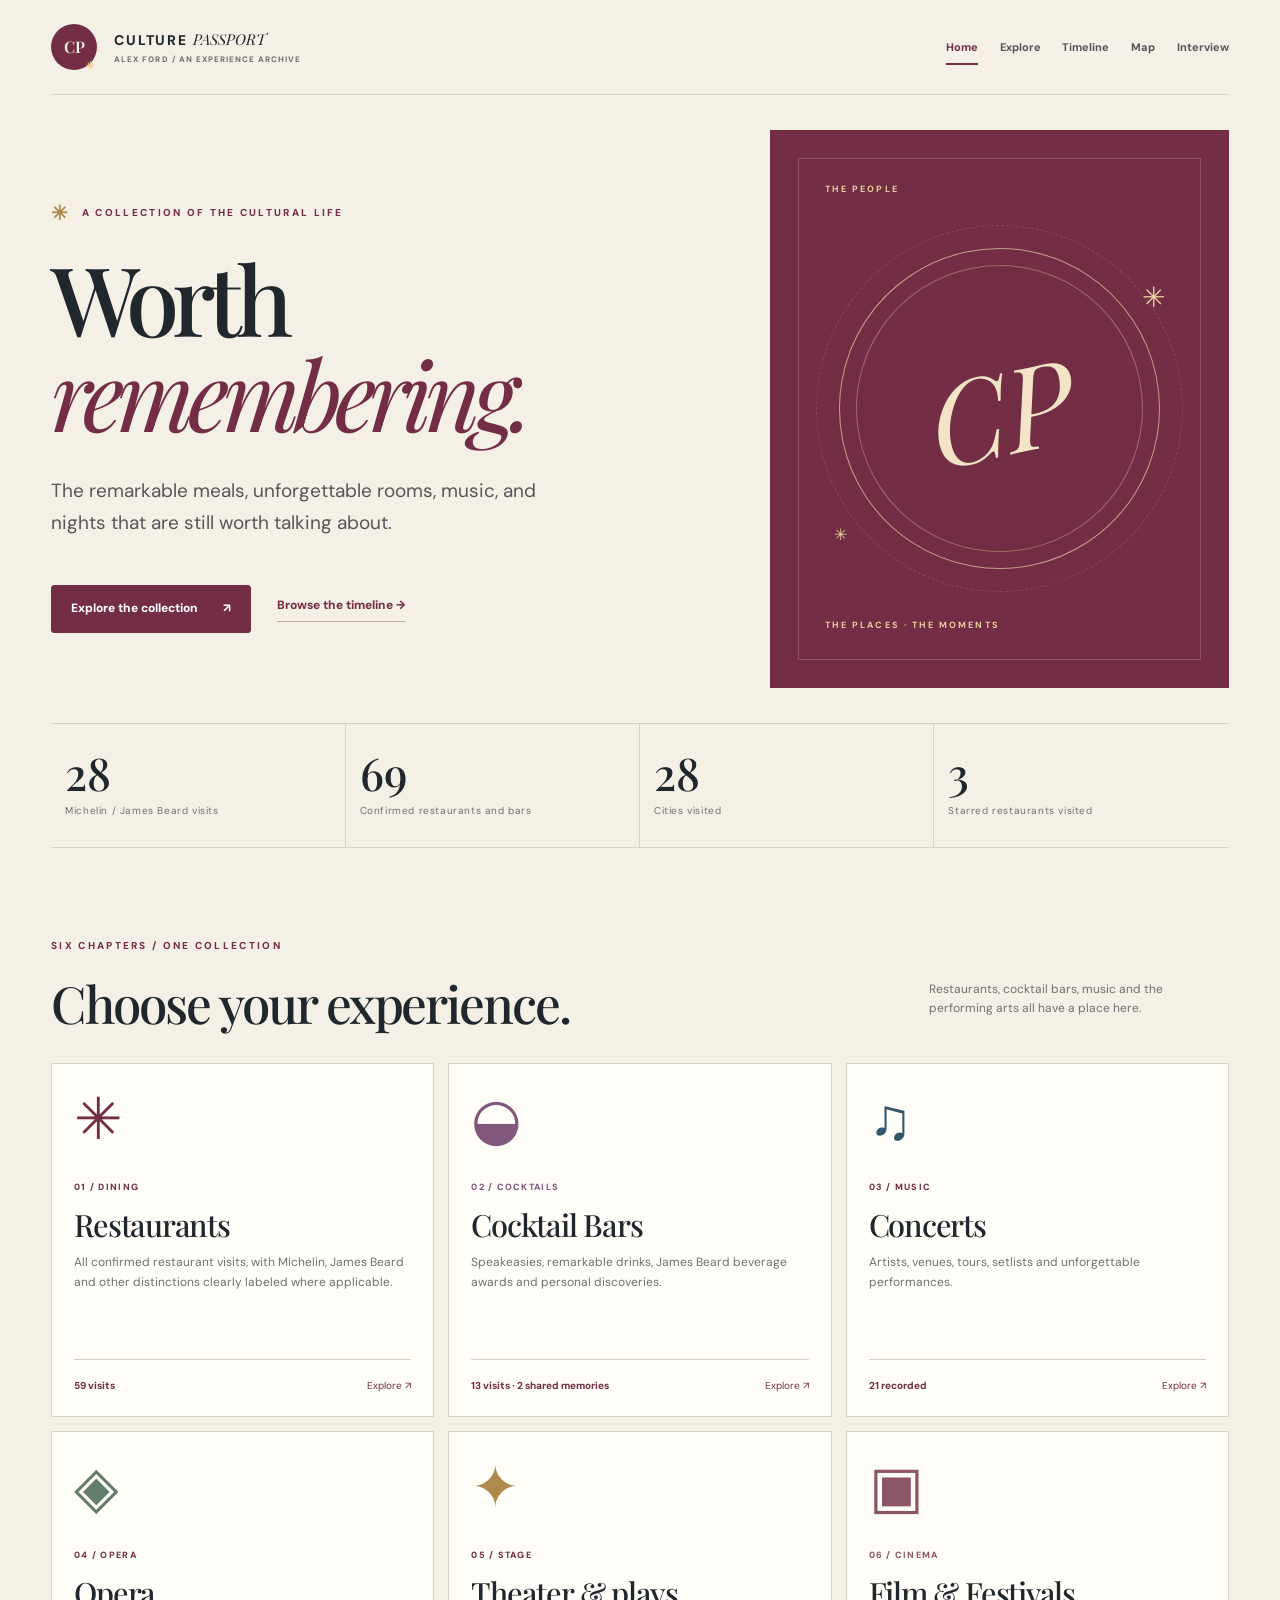
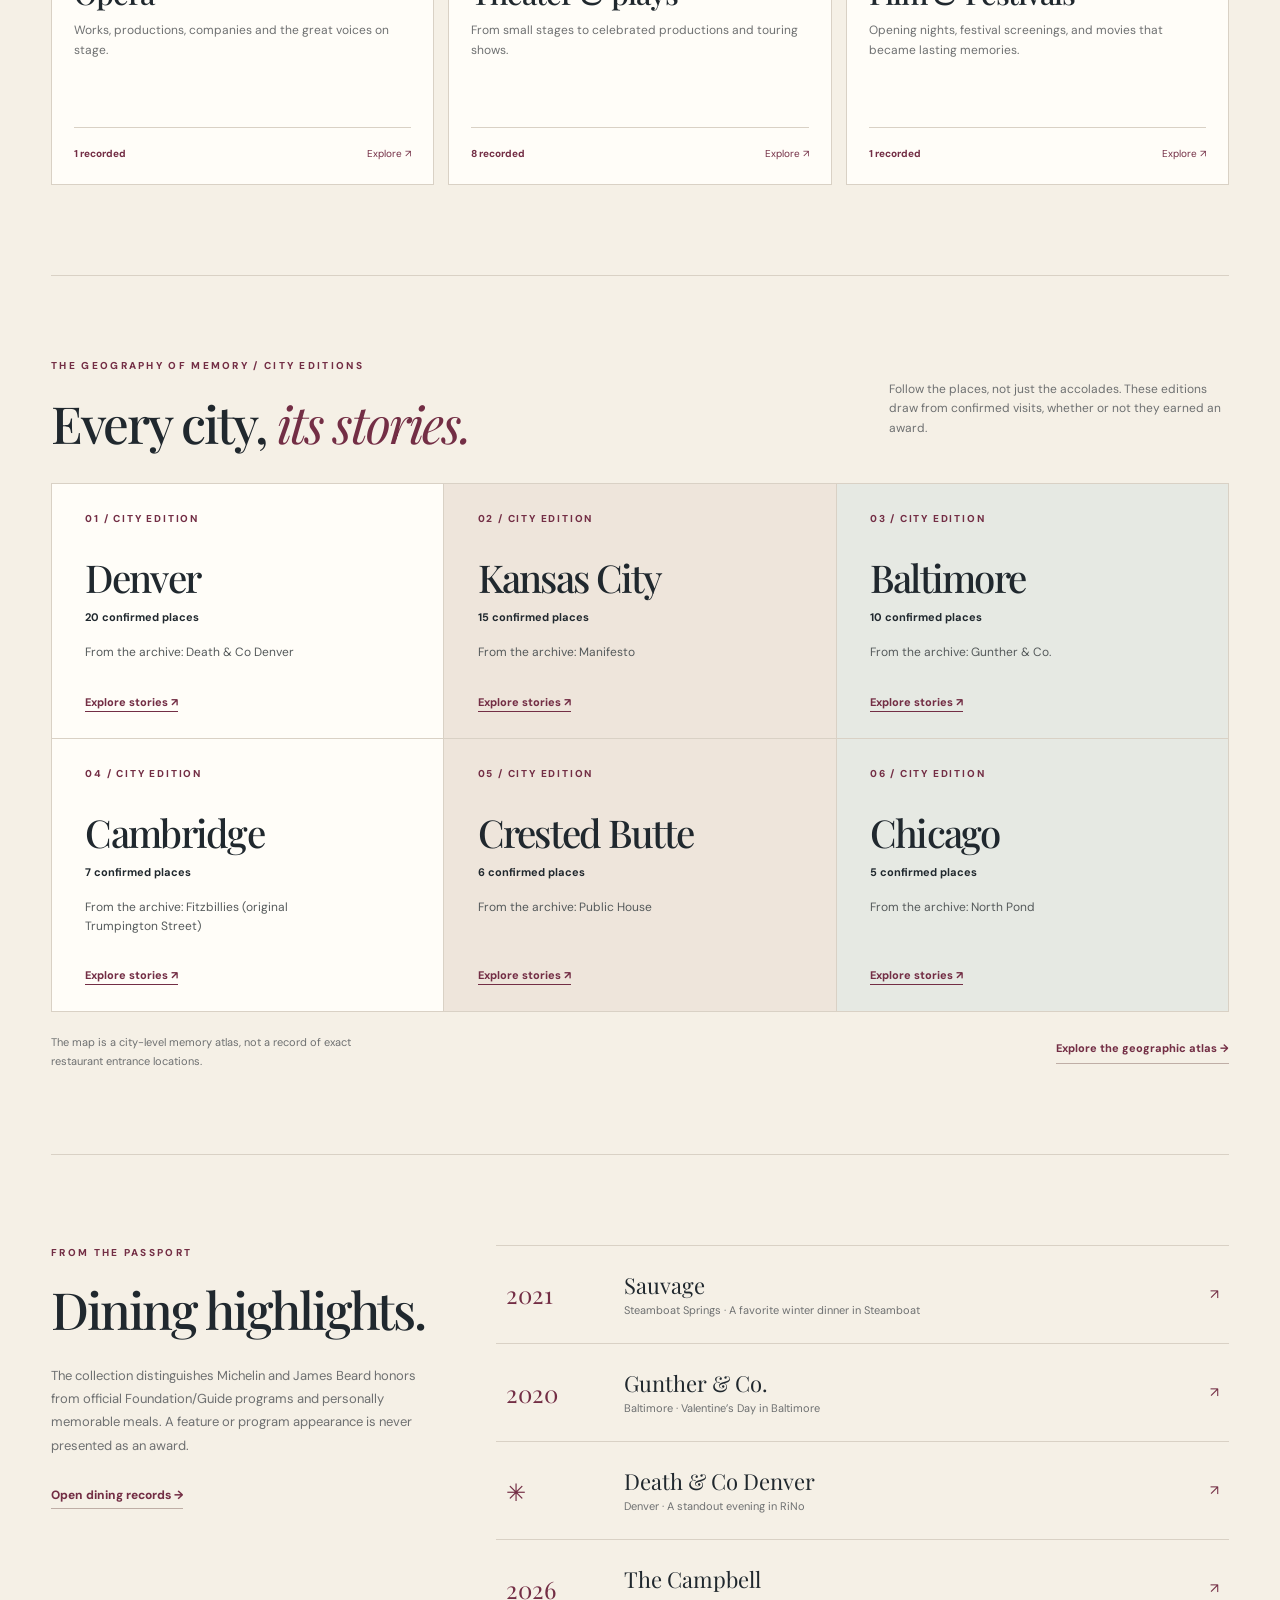
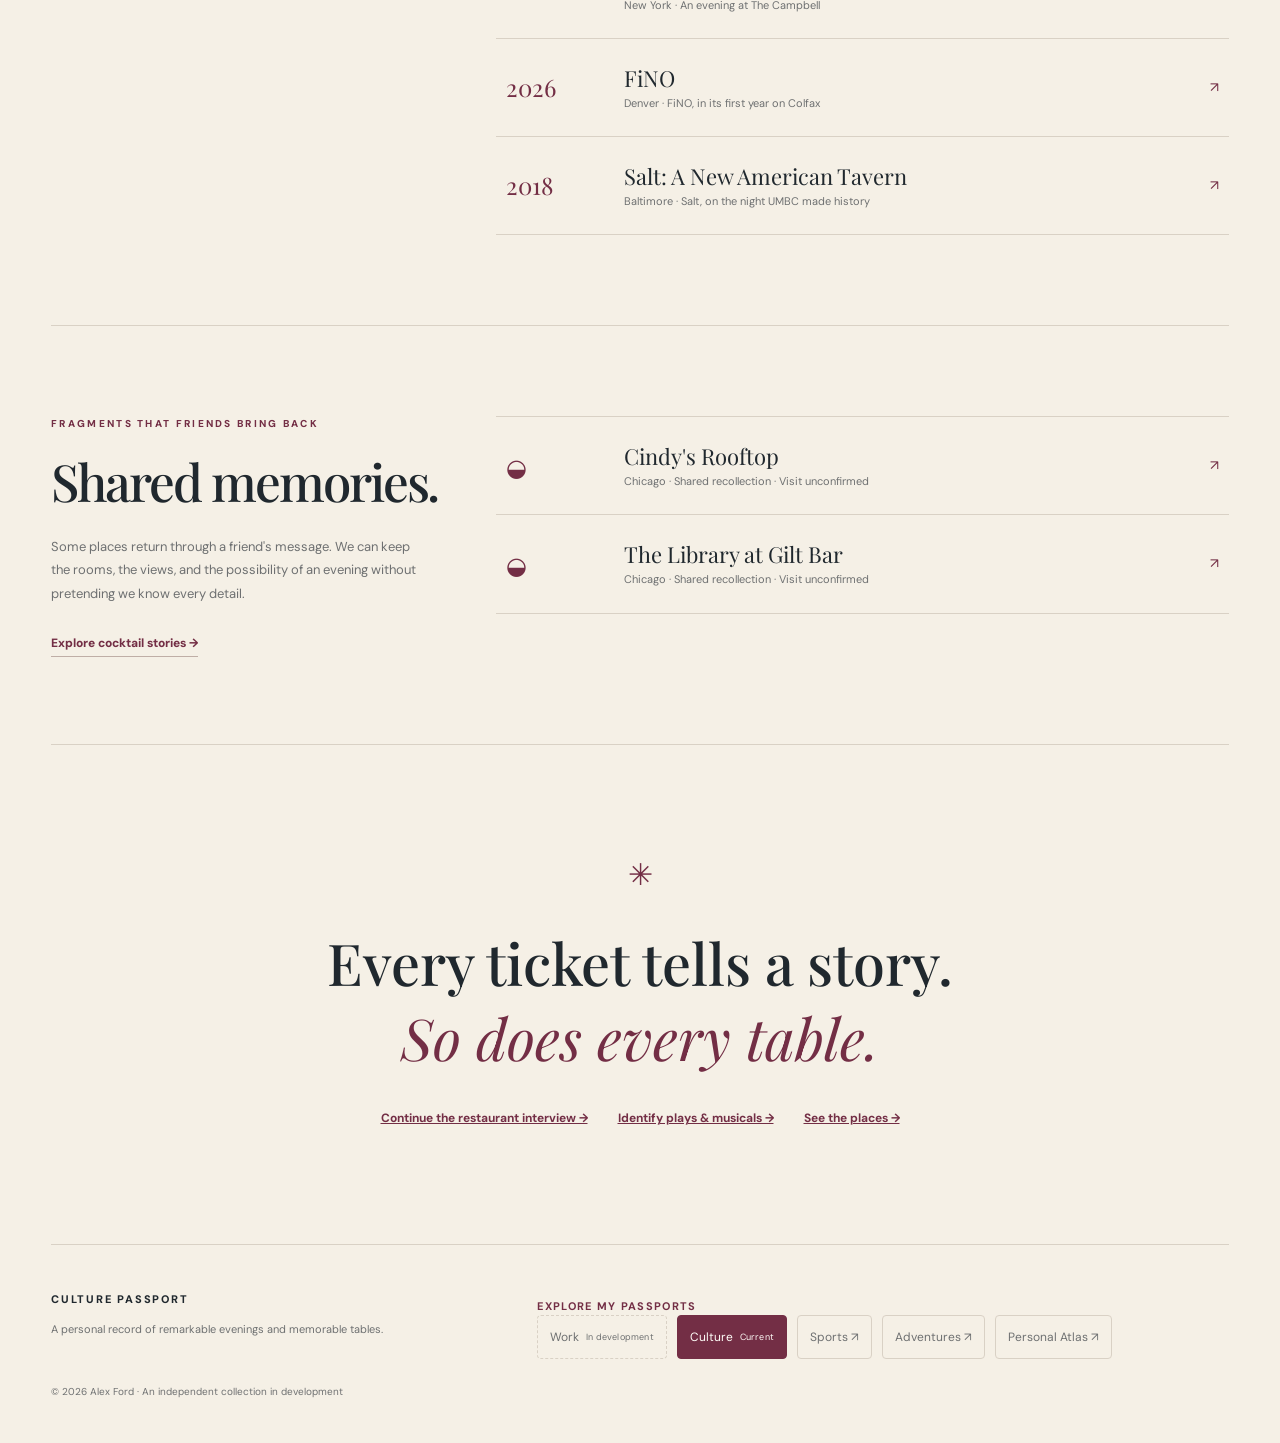
==== index.html @ a0ffafd1 "Explain award-independent public inclusion of confirmed visits" ====
<!doctype html>
<html lang="en"><head>
<meta charset="utf-8"><meta name="viewport" content="width=device-width,initial-scale=1,viewport-fit=cover">
<meta name="theme-color" content="#f5f0e6"><meta name="description" content="Culture Passport: a personal archive of restaurants, concerts, opera, theater, film festivals and screenings.">
<meta name="robots" content="noindex, nofollow">
<title>Home | Culture Passport · Alex Ford</title>
<link rel="icon" href="./favicon.svg" type="image/svg+xml"><link rel="stylesheet" href="./assets/site.css?v=20261027">
<script defer src="./assets/app.js?v=20261027"></script>
</head><body data-page="home"><a class="skip-link" href="#main">Skip to content</a><div class="layout"><header class="masthead">
  <a class="monogram" href="./index.html" aria-label="Culture Passport home">CP<span>✳</span></a>
  <a class="wordmark" href="./index.html">CULTURE <em>PASSPORT</em><small>ALEX FORD / AN EXPERIENCE ARCHIVE</small></a>
  <nav class="nav" aria-label="Primary navigation">
    <a data-nav="home" href="./index.html">Home</a>
    <a data-nav="explore" href="./explore.html">Explore</a>
    <a data-nav="timeline" href="./timeline.html">Timeline</a>
    <a data-nav="map" href="./map.html">Map</a>
    <a data-nav="interview" href="./interview.html">Interview</a>
  </nav>
</header><main id="main">
<section class="hero hero-home">
<div class="hero-copy">
 <p class="eyebrow"><span class="tiny-star">✳</span> A COLLECTION OF THE CULTURAL LIFE</p>
 <h1>Worth<br><em>remembering.</em></h1>
 <p class="lead">The remarkable meals, unforgettable rooms, music, and nights that are still worth talking about.</p>
 <div class="hero-links"><a class="button-main" href="./explore.html">Explore the collection <span aria-hidden="true">↗</span></a><a class="text-link" href="./timeline.html">Browse the timeline →</a></div>
</div>
<div class="hero-art" aria-hidden="true"><div class="hero-orbit"><span>CP</span></div><span class="art-label art-top">THE PEOPLE</span><span class="art-label art-bottom">THE PLACES · THE MOMENTS</span><i class="art-star star-one">✳</i><i class="art-star star-two">✳</i></div>
</section>
<section class="metrics" aria-label="Archive metrics">
<div><strong id="total-records">—</strong><span>Michelin / James Beard visits</span></div>
<div><strong id="total-venues">—</strong><span>Confirmed restaurants and bars</span></div>
<div><strong id="total-cities">—</strong><span>Cities visited</span></div>
<div><strong id="total-starred">—</strong><span>Starred restaurants visited</span></div>
</section>
<section class="home-section" aria-labelledby="chapters-title">
 <div class="section-head"><div><p class="eyebrow">SIX CHAPTERS / ONE COLLECTION</p><h2 id="chapters-title">Choose your experience.</h2></div><p>Restaurants, cocktail bars, music and the performing arts all have a place here.</p></div>
 <div class="chapter-grid" id="chapter-grid">
 <a class="chapter chapter-dining" href="./explore.html?type=dining"><span class="chapter-symbol">✳</span><span class="chapter-number">01 / DINING</span><h3>Restaurants</h3><p>All confirmed restaurant visits, with Michelin, James Beard and other distinctions clearly labeled where applicable.</p><span class="chapter-bottom"><b id="dining-count">— recorded</b><span>Explore ↗</span></span></a>
 <a class="chapter chapter-bar" href="./explore.html?type=bar"><span class="chapter-symbol">◒</span><span class="chapter-number">02 / COCKTAILS</span><h3>Cocktail Bars</h3><p>Speakeasies, remarkable drinks, James Beard beverage awards and personal discoveries.</p><span class="chapter-bottom"><b id="bar-count">— recorded</b><span>Explore ↗</span></span></a>
 <a class="chapter chapter-concert" href="./explore.html?type=concert"><span class="chapter-symbol">♫</span><span class="chapter-number">03 / MUSIC</span><h3>Concerts</h3><p>Artists, venues, tours, setlists and unforgettable performances.</p><span class="chapter-bottom"><b id="concert-count">Building the archive</b><span>Explore ↗</span></span></a>
 <a class="chapter chapter-opera" href="./explore.html?type=opera"><span class="chapter-symbol">◈</span><span class="chapter-number">04 / OPERA</span><h3>Opera</h3><p>Works, productions, companies and the great voices on stage.</p><span class="chapter-bottom"><b id="opera-count">Building the archive</b><span>Explore ↗</span></span></a>
 <a class="chapter chapter-theater" href="./explore.html?type=theater"><span class="chapter-symbol">✦</span><span class="chapter-number">05 / STAGE</span><h3>Theater & plays</h3><p>From small stages to celebrated productions and touring shows.</p><span class="chapter-bottom"><b id="theater-count">Building the archive</b><span>Explore ↗</span></span></a>
 <a class="chapter chapter-film" href="./explore.html?type=film"><span class="chapter-symbol">▣</span><span class="chapter-number">06 / CINEMA</span><h3>Film & Festivals</h3><p>Opening nights, festival screenings, and movies that became lasting memories.</p><span class="chapter-bottom"><b id="film-count">Building the archive</b><span>Explore ↗</span></span></a>
 </div>
</section>
<section class="home-section home-cities" aria-labelledby="city-editions-title">
 <div class="section-head">
  <div><p class="eyebrow">THE GEOGRAPHY OF MEMORY / CITY EDITIONS</p><h2 id="city-editions-title">Every city, <em>its stories.</em></h2></div>
  <p>Follow the places, not just the accolades. These editions draw from confirmed visits, whether or not they earned an award.</p>
 </div>
 <div class="city-editions" id="city-editions" aria-live="polite"><p class="empty">Loading city editions…</p></div>
 <div class="city-editions-footer"><p>The map is a city-level memory atlas, not a record of exact restaurant entrance locations.</p><a class="text-link" href="./map.html">Explore the geographic atlas →</a></div>
</section>
<section class="home-section split-section"><div><p class="eyebrow">FROM THE PASSPORT</p><h2>Dining highlights.</h2><p class="section-intro">The collection distinguishes Michelin and James Beard honors from official Foundation/Guide programs and personally memorable meals. A feature or program appearance is never presented as an award.</p><a class="text-link" href="./explore.html?type=dining">Open dining records →</a></div><div class="featured-list" id="featured-records" aria-live="polite"><div class="empty">Loading confirmed memories…</div></div></section>
<section class="home-section split-section" aria-labelledby="shared-memories-title">
<div><p class="eyebrow">FRAGMENTS THAT FRIENDS BRING BACK</p>
<h2 id="shared-memories-title">Shared memories.</h2>
<p class="section-intro">Some places return through a friend's message. We can keep the rooms, the views, and the possibility of an evening without pretending we know every detail.</p>
<a class="text-link" href="./explore.html?type=bar">Explore cocktail stories →</a></div>
<div class="featured-list" id="shared-memory-records" aria-live="polite"></div>
</section>
<section class="closing"><span>✳</span><blockquote>Every ticket tells a story.<br><em>So does every table.</em></blockquote><div><a href="./interview.html">Continue the restaurant interview →</a><a href="./performance-interview.html">Identify plays & musicals →</a><a href="./map.html">See the places →</a></div></section>
</main><footer class="footer">
  <div><strong>CULTURE PASSPORT</strong><p>A personal record of remarkable evenings and memorable tables.</p></div>
  <div class="passport-navigation"><p class="passport-label">Explore my Passports</p><nav class="passport-links" aria-label="Passports"><span data-passport="work" class="passport-pending">Work<small>In development</small></span><span data-passport="culture" aria-current="true">Culture<small>Current</small></span><a data-passport="sports" href="https://sports.alexlford.com">Sports ↗</a><a data-passport="adventures" href="https://adventures.alexlford.com">Adventures ↗</a><a data-passport="atlas" href="https://alexlford.github.io/life-map/atlas.html">Personal Atlas ↗</a></nav></div>
  <small>© 2026 Alex Ford · An independent collection in development</small>
</footer></div></body></html>
---- assets/site.css ----
@import url('https://fonts.googleapis.com/css2?family=DM+Sans:wght@400;500;600;700;800&family=Playfair+Display:ital,wght@0,400;0,500;0,600;1,400;1,500&display=swap');
:root{--paper:#f5f0e6;--cream:#fffdf8;--ink:#20282e;--muted:#6e7071;--line:#d9d1c5;--wine:#732e45;--wineDark:#502035;--gold:#ae8a4d;--blue:#31576c;--sage:#647d69;--dark:#202a2d;--sans:'DM Sans',Arial,sans-serif;--serif:'Playfair Display',Georgia,serif;color-scheme:light}
*{box-sizing:border-box}html{scroll-behavior:smooth}body{font:400 14px/1.65 var(--sans);background:var(--paper);color:var(--ink);margin:0}a{color:inherit}a:hover{text-decoration-color:var(--wine)}button,input,select,textarea{font:inherit}button{cursor:pointer}button:focus-visible,a:focus-visible,select:focus-visible,input:focus-visible,textarea:focus-visible{outline:3px solid var(--wine);outline-offset:3px}h1,h2,h3,p{margin-top:0}h1,h2,h3{line-height:1.1}.layout{width:min(1400px,100%);margin:auto;padding:0 clamp(18px,4vw,64px)}.masthead{min-height:95px;display:flex;align-items:center;gap:17px;border-bottom:1px solid var(--line)}.monogram{position:relative;display:grid;place-items:center;flex:none;width:46px;height:46px;background:var(--wine);color:var(--paper);text-decoration:none;border-radius:50%;font:600 16px/1 var(--serif)}.monogram span{position:absolute;right:3px;bottom:0;font-size:10px;color:#eec884}.wordmark{font-size:14px;letter-spacing:.13em;line-height:1.25;text-decoration:none;font-weight:800;white-space:nowrap}.wordmark em{font-family:var(--serif);font-size:15px;font-weight:400;letter-spacing:0}.wordmark small{display:block;margin-top:5px;font-size:8px;color:var(--muted);letter-spacing:.13em}.nav{display:flex;margin-left:auto;align-items:center;gap:clamp(10px,1.7vw,25px)}.nav a{font-size:11px;font-weight:700;text-decoration:none;color:#565457;padding:12px 0;position:relative}.nav a.active,.nav a:hover{color:var(--wine)}.nav a.active:after{content:'';height:2px;position:absolute;left:0;right:0;bottom:4px;background:var(--wine)}
.eyebrow{font-size:10px;letter-spacing:.23em;text-transform:uppercase;font-weight:800;color:var(--wine);margin:0 0 20px}.tiny-star{font-size:20px;vertical-align:middle;margin-right:7px;color:var(--gold)}h1,h2,h3,blockquote{font-family:var(--serif);font-weight:500}h1 em,h2 em,blockquote em{font-weight:400;color:var(--wine)}.hero{display:grid;grid-template-columns:minmax(0,1.18fr) minmax(280px,.82fr);border-bottom:1px solid var(--line);min-height:600px}.hero-copy{padding:clamp(74px,8vw,130px) 24px 90px 0;display:flex;align-items:flex-start;flex-direction:column}.hero h1{font-size:clamp(66px,7.5vw,122px);letter-spacing:-.072em;line-height:.99;margin:0 0 35px}.lead{max-width:540px;font-size:clamp(15px,1.6vw,19px);line-height:1.65;color:#555759}.hero-links{display:flex;align-items:center;gap:26px;margin-top:28px;flex-wrap:wrap}.button-main{display:inline-flex;align-items:center;gap:25px;justify-content:space-between;border:1px solid var(--wine);background:var(--wine);padding:13px 19px;color:white;text-decoration:none;font-size:12px;font-weight:800;border-radius:3px}.button-main:hover{background:var(--wineDark)}.text-link{font-weight:800;color:var(--wine);font-size:12px;text-decoration:none;border-bottom:1px solid #bfaea6;padding-bottom:5px}.hero-art{position:relative;overflow:hidden;background:var(--wine);margin:35px 0 35px 24px;color:#e8cf9d;display:grid;place-items:center;min-height:530px}.hero-art:before{content:'';position:absolute;border:1px solid rgba(250,233,199,.2);inset:28px}.hero-orbit{width:70%;max-width:335px;aspect-ratio:1;border:1px solid rgba(237,215,171,.66);border-radius:50%;display:grid;place-items:center;position:relative;transform:rotate(-12deg)}.hero-orbit:before,.hero-orbit:after{content:'';position:absolute;border:1px solid rgba(237,215,171,.36);border-radius:50%;inset:16px}.hero-orbit:after{inset:-24px;border-style:dashed;opacity:.45}.hero-orbit span{font:italic clamp(60px,9vw,128px)/1 var(--serif);color:#f3e4c8}.art-label{position:absolute;font-size:9px;letter-spacing:.23em;font-weight:700;left:55px}.art-top{top:52px}.art-bottom{bottom:55px}.art-star{position:absolute;font-style:normal;font-size:28px}.star-one{top:26%;right:14%}.star-two{bottom:25%;left:14%;font-size:16px}.metrics{display:grid;grid-template-columns:repeat(4,1fr);border-bottom:1px solid var(--line)}.metrics>div{padding:26px 14px 28px;border-right:1px solid var(--line)}.metrics>div:last-child{border-right:0}.metrics strong{font:500 45px/1 var(--serif);display:block}.metrics span{display:block;font-size:10px;letter-spacing:.06em;color:var(--muted);margin-top:8px}
.home-section{padding:90px 0;border-bottom:1px solid var(--line)}.section-head{display:flex;align-items:end;justify-content:space-between;gap:24px;margin-bottom:32px}.section-head h2,.home-section h2,.copy-panel h2{font-size:clamp(36px,4vw,57px);letter-spacing:-.04em;margin:0}.section-head>p{max-width:300px;color:var(--muted);font-size:12px}.chapter-grid{display:grid;grid-template-columns:repeat(4,1fr);gap:14px}.chapter{min-height:354px;display:flex;flex-direction:column;padding:22px;border:1px solid var(--line);background:var(--cream);text-decoration:none;transition:transform .2s,border-color .2s}.chapter:hover{transform:translateY(-4px);border-color:var(--wine)}.chapter-symbol{font-size:58px;line-height:1;color:var(--wine);height:94px;font-family:var(--serif)}.chapter-concert .chapter-symbol{color:var(--blue)}.chapter-opera .chapter-symbol{color:var(--sage)}.chapter-theater .chapter-symbol{color:var(--gold)}.chapter-number{font-size:9px;color:var(--wine);font-weight:800;letter-spacing:.14em}.chapter h3{font-size:clamp(23px,2.4vw,35px);letter-spacing:-.04em;margin:13px 0 10px}.chapter p{color:var(--muted);font-size:12px;line-height:1.7}.chapter-bottom{display:flex;align-items:center;justify-content:space-between;gap:8px;border-top:1px solid var(--line);margin-top:auto;padding-top:18px;font-size:10px;color:var(--wine)}.chapter-bottom b{font-weight:800}.split-section{display:grid;grid-template-columns:.7fr 1.3fr;gap:50px}.section-intro{max-width:380px;color:var(--muted);font-size:13px;line-height:1.8;margin:26px 0}.featured-list{border-top:1px solid var(--line)}.feature-row{display:grid;grid-template-columns:100px 1fr auto;align-items:center;gap:18px;text-decoration:none;padding:24px 10px;border-bottom:1px solid var(--line)}.feature-row:hover{background:rgba(115,46,69,.04)}.feature-year{font:24px var(--serif);color:var(--wine)}.feature-row strong{font:22px var(--serif)}.feature-row small{display:block;color:var(--muted);font-size:11px}.feature-arrow{color:var(--wine)}.closing{text-align:center;padding:105px 0 115px}.closing>span{font-size:30px;color:var(--wine)}.closing blockquote{font-size:clamp(34px,4.5vw,65px);line-height:1.3;margin:25px auto 35px}.closing>div{display:flex;gap:30px;justify-content:center;flex-wrap:wrap}.closing a{font-size:12px;color:var(--wine);font-weight:700}.footer{display:grid;grid-template-columns:1fr 1fr;gap:25px;padding:42px 0;border-top:1px solid var(--line);color:var(--muted)}.footer strong{font-weight:800;color:var(--ink);letter-spacing:.16em;font-size:11px}.footer p{font-size:11px;margin:10px 0 0}.footer small{grid-column:1/-1;font-size:10px}.footer-links{display:flex;justify-content:flex-end;align-items:start;gap:20px;flex-wrap:wrap}.footer-links a{text-decoration:none;color:var(--wine);font-size:11px;font-weight:700}
.page-intro{padding:90px 0 65px;border-bottom:1px solid var(--line)}.page-intro h1{font-size:clamp(65px,8vw,115px);letter-spacing:-.07em;margin:0 0 26px}.page-intro>p:last-child{color:#666;max-width:670px;font-size:14px}.browser{padding:35px 0 22px}.tabstrip{display:flex;flex-wrap:wrap;gap:6px}.tabstrip button{border:1px solid var(--line);border-radius:30px;background:transparent;padding:10px 16px;font-size:11px;font-weight:800;color:var(--muted)}.tabstrip button.active{background:var(--wine);border-color:var(--wine);color:white}.filter-row{display:grid;grid-template-columns:minmax(240px,2fr) minmax(190px,1fr);gap:15px;margin-top:24px}.filter-row label,.timeline-tools label{font-size:11px;font-weight:800;color:#696566}.filter-row input,.filter-row select,.timeline-tools select{display:block;width:100%;margin-top:8px;padding:11px 13px;border:1px solid var(--line);background:var(--cream);color:var(--ink);border-radius:3px}.result-count{font-size:11px;margin:18px 0 0;color:var(--muted)}.record-grid{display:grid;grid-template-columns:repeat(3,minmax(0,1fr));gap:16px;padding:20px 0 95px}.record-card{padding:25px;border:1px solid var(--line);background:var(--cream);display:flex;flex-direction:column;min-height:285px;text-decoration:none}.record-card:hover{border-color:var(--wine)}.record-card .eyebrow{margin-bottom:42px}.record-card h3{font-size:29px;letter-spacing:-.03em;margin:0 0 12px}.record-card p{color:var(--muted);font-size:12px;line-height:1.7}.record-footer{margin-top:auto;border-top:1px solid var(--line);padding-top:14px;display:flex;justify-content:space-between;gap:8px;color:var(--wine);font-size:11px;font-weight:700}.empty{grid-column:1/-1;padding:42px;border:1px dashed var(--line);background:var(--cream);color:var(--muted)}.empty h3{font-size:28px;color:var(--ink)}.empty a{font-weight:800;color:var(--wine)}.timeline-tools{display:flex;align-items:end;justify-content:space-between;gap:20px;padding:26px 0}.timeline-tools select{min-width:220px}.timeline-tools>span{font-size:11px;color:var(--muted)}.timeline-results{padding:0 0 90px}.timeline-group{display:grid;grid-template-columns:160px 1fr;border-top:1px solid var(--line);padding:28px 0}.timeline-year{font:42px/1 var(--serif);color:var(--wine)}.timeline-stack{display:grid;gap:11px}.timeline-entry{background:var(--cream);border:1px solid var(--line);padding:19px 22px;text-decoration:none;display:grid;grid-template-columns:1fr auto;align-items:center;gap:15px}.timeline-entry h3{font:24px var(--serif);margin:4px 0}.timeline-entry small{color:var(--muted)}.timeline-entry>span{color:var(--wine)}
.map-intro{padding-bottom:40px}.map-intro h1{font-size:clamp(57px,7vw,95px)}.map-shell{display:grid;grid-template-columns:minmax(0,1fr) 270px;border:1px solid var(--line);background:var(--cream);margin:35px 0 95px;min-height:550px}.culture-map{height:550px;position:relative;background:#e6e8e5}.map-sidebar{padding:30px 24px;border-left:1px solid var(--line)}.map-sidebar h2{font-size:30px}.city-list{display:grid;gap:3px}.city-item{display:flex;flex-direction:column;padding:13px 0;border-bottom:1px solid var(--line);text-decoration:none;background:none;border-left:0;border-right:0;border-top:0;align-items:flex-start;text-align:left;color:var(--ink);width:100%}.city-item strong{font-size:12px}.city-item span{font-size:11px;color:var(--muted)}.leaflet-container{font:12px var(--sans)}.leaflet-popup-content a{color:var(--wine);font-weight:700}.culture-marker{height:28px;width:28px;border:3px solid #fff;border-radius:50%;background:var(--wine);box-shadow:0 2px 12px #0005;display:grid;place-items:center;color:white;font-weight:800;font-size:12px}
.breadcrumbs{padding:28px 0}.breadcrumbs a{font-size:12px;color:var(--wine);text-decoration:none}.detail{padding:60px 0 100px;max-width:910px}.detail h1{font-size:clamp(53px,7vw,102px);letter-spacing:-.06em}.detail-lead{font:clamp(20px,2.5vw,30px)/1.5 var(--serif);margin:28px 0 48px;color:#53545a}.detail-grid{display:grid;grid-template-columns:1fr 1fr;gap:20px;margin:40px 0}.detail-metric{border-top:1px solid var(--line);padding:16px 0}.detail-metric small{display:block;letter-spacing:.09em;font-size:10px;color:var(--wine);font-weight:800}.detail-metric strong{font-size:15px}.award-list{display:grid;gap:11px}.award-card{padding:18px 20px;border:1px solid var(--line);background:var(--cream)}.award-card p{margin:4px 0 0;color:var(--muted);font-size:11px}.award-card a{font-size:11px;color:var(--wine)}.detail h2{font-size:38px;margin:38px 0 16px}.caveat{padding:18px;border-left:3px solid var(--gold);background:#efe8dc;color:#666;font-size:12px}.detail-note{font-size:12px;color:var(--muted)}
.interview-banner{display:flex;gap:18px;background:#ece0d9;border:1px solid #d3b9b0;padding:20px 24px;margin:34px 0}.interview-banner>span{font-size:27px;color:var(--wine)}.interview-banner strong{font-size:14px}.interview-banner p{font-size:12px;margin:5px 0 0}.interview-actions{display:flex;align-items:center;justify-content:space-between;gap:20px;margin-bottom:20px}.interview-actions>span{font-size:11px;color:var(--muted)}.interview-list{display:grid;grid-template-columns:repeat(2,minmax(0,1fr));gap:12px}.interview-item{background:var(--cream);border:1px solid var(--line);padding:22px}.interview-item h3{font:25px var(--serif);margin:8px 0}.interview-item p{font-size:12px;color:var(--muted);line-height:1.65}.interview-item .tag{font-size:9px;color:var(--wine);letter-spacing:.07em;font-weight:800}.locked{border-left:3px solid var(--sage);padding:7px 11px;background:#eef0e9;font-size:11px;color:#445d46}.locked.maybe{border-color:var(--gold);background:#f5eddb;color:#745827}.locked.no{border-color:#ab8e8e;background:#f2e9e8}.choices{display:flex;gap:6px;flex-wrap:wrap;margin-top:18px}.choices button{border:1px solid var(--line);border-radius:30px;background:transparent;color:var(--ink);padding:7px 13px;font-size:11px;font-weight:800}.choices button.active{background:var(--wine);color:white;border-color:var(--wine)}.source-link{display:inline-block;color:var(--wine);font-size:11px;margin-top:14px}.copy-panel{border-top:1px solid var(--line);padding:65px 0 100px;margin-top:55px}.copy-panel p:not(.eyebrow){font-size:12px;color:var(--muted)}textarea{width:100%;border:1px solid var(--line);padding:15px;background:var(--cream);color:var(--ink);font-size:12px;line-height:1.6}.copy-actions{margin-top:12px;display:flex;align-items:center;gap:15px;flex-wrap:wrap}.button-quiet{border:1px solid var(--line);background:transparent;padding:12px 15px;color:var(--wine);font-size:12px;font-weight:700}.copy-actions>span{font-size:12px}
@media(max-width:1100px){.chapter-grid{grid-template-columns:repeat(2,minmax(0,1fr))}.chapter{min-height:300px}.record-grid{grid-template-columns:repeat(2,minmax(0,1fr))}.masthead{flex-wrap:wrap;padding:15px 0}.nav{width:100%;order:3;margin-left:0;overflow:auto;white-space:nowrap;gap:25px}.hero{grid-template-columns:1fr .85fr}.hero-art{min-height:450px}.hero h1{font-size:clamp(61px,7vw,95px)}}
@media(max-width:720px){.hero{display:block}.hero-copy{padding:70px 0 55px}.hero-art{margin:0 0 25px;min-height:290px}.hero-orbit{max-width:230px}.art-label{left:34px}.metrics{grid-template-columns:repeat(2,1fr)}.metrics>div:nth-child(2){border-right:0}.metrics>div:nth-child(-n+2){border-bottom:1px solid var(--line)}.home-section{padding:65px 0}.section-head{display:block}.section-head>p{max-width:none;margin:18px 0 0}.split-section{grid-template-columns:1fr}.record-grid,.interview-list{grid-template-columns:1fr}.page-intro{padding:62px 0 44px}.map-shell{grid-template-columns:1fr}.culture-map{height:390px}.map-shell{min-height:0}.map-sidebar{border-left:0;border-top:1px solid var(--line)}.timeline-group{grid-template-columns:105px 1fr}.timeline-year{font-size:30px}.filter-row{grid-template-columns:1fr}.footer{grid-template-columns:1fr}.footer-links{justify-content:flex-start}.footer small{grid-column:1}.detail-grid{grid-template-columns:1fr}.interview-actions{display:block}.interview-actions>span{display:inline-block;margin-top:15px}}
@media(max-width:450px){.wordmark{font-size:11px}.wordmark em{font-size:13px}.monogram{width:40px;height:40px}.hero h1{font-size:61px}.hero-links{align-items:flex-start;flex-direction:column}.chapter-grid{grid-template-columns:1fr}.chapter{min-height:260px}.chapter-symbol{height:68px;font-size:48px}.feature-row{grid-template-columns:70px 1fr auto;gap:7px}.feature-year{font-size:18px}.feature-row strong{font-size:17px}.timeline-group{grid-template-columns:1fr;gap:15px}.timeline-year{font-size:28px}}
@media(prefers-reduced-motion:reduce){html{scroll-behavior:auto}.chapter{transition:none}}

.interview-period{margin:0 0 24px;padding:11px 0;border-bottom:1px solid var(--line);color:var(--muted);font-size:11px;letter-spacing:.06em;font-weight:700}

.memory-option{display:inline-flex;align-items:center;gap:9px;color:var(--muted);font-size:12px;margin:15px 0}.memory-option input{accent-color:var(--wine);width:17px;height:17px}.interview-screen{padding:12px 0 20px}.interview-screen .eyebrow{margin-bottom:12px}.qualifies{font-size:10px!important;letter-spacing:.08em;color:var(--wine)!important;font-weight:800;text-transform:uppercase}.qualifies.neutral{color:var(--muted)!important}.interview-screen .tabstrip{margin-bottom:10px}

.chapter-grid{grid-template-columns:repeat(5,minmax(0,1fr))}.chapter-bar .chapter-symbol{color:#82577e}.chapter-bar .chapter-number{color:#82577e}@media(max-width:1100px){.chapter-grid{grid-template-columns:repeat(3,minmax(0,1fr))}}@media(max-width:720px){.chapter-grid{grid-template-columns:repeat(2,minmax(0,1fr))}}@media(max-width:450px){.chapter-grid{grid-template-columns:1fr}}

/* Memory-first presentation: the experience, not the booking, has prominence. */
.memory-period{font-size:12px;letter-spacing:.06em;text-transform:uppercase;color:var(--wine);font-weight:800;margin:9px 0 46px}
.detail .memory-heading{font:400 clamp(28px,3.2vw,48px)/1.24 var(--serif);letter-spacing:-.03em;margin:38px 0 17px}
.memory-quote{font:400 clamp(18px,2vw,25px)/1.65 var(--serif);color:#505155;max-width:780px;margin:0 0 37px}
.memory-favorite{margin-top:12px}
.memory-disclosure{font-size:12px;color:var(--muted);max-width:560px;margin-bottom:32px}
.archive-details{margin-top:68px;border-top:1px solid var(--line);border-bottom:1px solid var(--line);padding:17px 0;color:var(--muted);font-size:12px}
.archive-details summary{cursor:pointer;font-weight:700;color:var(--wine);font-size:12px}
.archive-details-body{padding:18px 0 3px;max-width:680px;line-height:1.65;overflow-wrap:anywhere}
.archive-details-body p{margin:0 0 12px}
.archive-details-body strong{color:var(--ink)}
.timeline-memory{color:var(--muted);font-size:12px;line-height:1.7;margin:4px 0 0;max-width:560px}

/* Stable, keyboard- and touch-friendly interview batching. */
.interview-pagination{display:flex;align-items:center;justify-content:space-between;gap:12px;margin:24px 0 0;padding:18px 0;border-top:1px solid var(--line);border-bottom:1px solid var(--line)}
.interview-pagination button{min-height:42px;border:1px solid var(--line);background:var(--cream);color:var(--wine);font-size:12px;font-weight:750;padding:10px 15px;cursor:pointer}
.interview-pagination button:disabled{opacity:.35;cursor:not-allowed}
.interview-pagination span{color:var(--muted);font-size:12px;text-align:center}
.interview-save-status{color:var(--muted);font-size:12px;margin:3px 0 18px}
.choices button{min-height:40px;cursor:pointer}
.choices button:focus-visible,.interview-pagination button:focus-visible{outline:3px solid var(--wine);outline-offset:3px}
@media(max-width:520px){.interview-pagination{flex-wrap:wrap}.interview-pagination span{order:-1;flex:1 0 100%}.interview-pagination button{flex:1}}

/* Performance interview; selections retain layout, focus and scroll position. */
.arts-interview-invite{display:flex;align-items:center;justify-content:space-between;gap:30px;margin:0 0 28px;padding:22px 24px;border:1px solid var(--line);background:var(--cream)}
.arts-interview-invite h2{font-family:var(--serif);font-size:25px;margin:5px 0}.arts-interview-invite p:not(.eyebrow){font-size:13px;color:var(--muted);max-width:620px;margin:5px 0}
.arts-interview-invite .text-link{flex-shrink:0}
.performance-confirmed,.performance-screening,.performance-memory-notes{margin:40px 0}
.performance-known-grid{display:grid;grid-template-columns:repeat(2,minmax(0,1fr));gap:10px}
.performance-known-grid a{display:flex;flex-direction:column;gap:6px;padding:16px;border:1px solid var(--line);color:var(--ink);text-decoration:none;background:var(--cream)}
.performance-known-grid a:hover{border-color:var(--wine)}.performance-known-grid strong{font-size:15px}.performance-known-grid span{color:var(--muted);font-size:12px}
.performance-candidates{display:grid;grid-template-columns:repeat(2,minmax(0,1fr));gap:18px}.performance-candidates .interview-item{margin:0}
.performance-lead-context{font-style:italic}.performance-progress{font-size:12px;color:var(--muted)}
.performance-memory-notes{max-width:800px}.performance-memory-notes h2{font-family:var(--serif);font-size:30px}.performance-memory-notes p{color:var(--muted)}
.performance-memory-notes label{display:block;font-size:12px;font-weight:bold;margin:16px 0 8px}
.performance-memory-notes textarea{width:100%;box-sizing:border-box;padding:15px;border:1px solid var(--line);background:var(--cream);color:var(--ink);font:inherit}
.performance-return{padding:12px 0 50px}
@media(max-width:730px){.arts-interview-invite{display:block}.arts-interview-invite .text-link{display:inline-block;margin-top:18px}.performance-known-grid,.performance-candidates{grid-template-columns:1fr}}


/* Prelaunch responsive/a11y polish: deliberate layouts at narrow screen widths. */
.skip-link{position:fixed;z-index:10000;top:12px;left:12px;padding:11px 16px;background:var(--cream);color:var(--wine);border:2px solid var(--wine);border-radius:4px;font-weight:800;transform:translateY(-160%);transition:transform .12s ease}
.skip-link:focus,.skip-link:focus-visible{transform:translateY(0)}
main:focus{outline:none}
.nav a{display:inline-flex;align-items:center;justify-content:center;min-height:44px}
.tabstrip button,.choices button,.interview-pagination button,.city-item,.button-main,.button-quiet{min-height:44px}
.wordmark,.chapter h3,.record-card h3,.detail h1,.page-intro h1{overflow-wrap:anywhere}
.chapter,.record-card,.feature-row,.timeline-entry,.interview-item{min-width:0}
.map-sidebar,.map-shell,.culture-map{min-width:0}
.page-intro h1,.hero h1{hyphens:none}
@media(max-width:720px){
 .layout{padding-left:max(16px,env(safe-area-inset-left));padding-right:max(16px,env(safe-area-inset-right))}
 .nav{display:grid;grid-template-columns:repeat(5,minmax(0,1fr));gap:2px;width:100%;margin:0;padding-top:6px;overflow:visible;white-space:normal}
 .nav a{min-width:0;padding:10px 2px;text-align:center;font-size:clamp(9px,2.6vw,12px);line-height:1.2}
 .page-intro h1{font-size:clamp(42px,10vw,70px);line-height:1.04}
 .hero h1{font-size:clamp(46px,11.8vw,78px);line-height:1.02}
 .metrics strong{font-size:clamp(31px,8vw,45px)}
 .feature-row{grid-template-columns:65px minmax(0,1fr) 20px}
 .footer{padding-bottom:max(42px,env(safe-area-inset-bottom))}
 .interview-actions .tabstrip{gap:8px}
 .filter-row input,.filter-row select,.timeline-tools select,.performance-memory-notes textarea,.copy-panel textarea{font-size:16px}
 .copy-actions button{max-width:100%}
 .map-shell,.culture-map{width:100%}
 .archive-details-body{overflow-wrap:anywhere}
}
@media(max-width:390px){
 .monogram{width:38px;height:38px}
 .wordmark{font-size:10px;letter-spacing:.06em;white-space:normal}
 .wordmark em{font-size:12px}
 .chapter{padding:20px}
 .hero h1{font-size:clamp(40px,11vw,52px)}
 .timeline-year{overflow-wrap:anywhere}
 .tabstrip button{padding:9px 12px}
 .page-intro h1{font-size:clamp(40px,10.6vw,48px)}
}
@media(prefers-reduced-motion:reduce){.skip-link{transition:none}}


/* Editorial experience pages: personally remembered moments first, verified venue history second. */
.experience-orientation{display:grid;grid-template-columns:repeat(2,minmax(0,1fr));border-top:1px solid var(--line);border-bottom:1px solid var(--line);margin:24px 0 42px;gap:14px}
.orientation-item{padding:18px 4px 19px;display:flex;flex-direction:column;gap:7px}
.orientation-item span{font-size:10px;font-weight:800;letter-spacing:.2em;color:var(--wine)}
.orientation-item strong{font-size:14px;font-weight:650;line-height:1.5}
.feature-story{margin:55px 0;padding:42px clamp(20px,4vw,56px);border:1px solid var(--line);background:var(--cream)}
.feature-story>h2{font:500 clamp(30px,4vw,49px)/1.15 var(--serif);margin:0 0 26px;letter-spacing:-.035em}
.feature-story-paragraph{font:400 clamp(15px,1.6vw,18px)/1.85 var(--sans);color:#484e50;max-width:67ch;margin-bottom:23px}
.feature-story h3{font:500 28px/1.25 var(--serif);margin:41px 0 19px}
.heritage-list{list-style:none;display:grid;gap:0;margin:0;padding:0}
.heritage-chapter{display:grid;grid-template-columns:90px minmax(0,1fr);gap:22px;border-top:1px solid var(--line);padding:16px 0}
.heritage-year{color:var(--wine);font:500 20px var(--serif)}
.heritage-copy strong{display:block;font-size:14px}.heritage-copy p{color:var(--muted);font-size:13px;margin:5px 0 0}
.feature-sources{display:flex;flex-wrap:wrap;gap:12px 20px;border-top:1px solid var(--line);padding-top:22px;margin-top:28px;font-size:12px}
.feature-sources>span{width:100%;color:var(--muted);font-size:10px;letter-spacing:.13em;font-weight:800}
.feature-sources a,.experience-navigation a{color:var(--wine);font-weight:700;text-underline-offset:4px}
.experience-navigation{display:flex;flex-wrap:wrap;gap:15px 30px;margin:34px 0;padding:18px 0;border-top:1px solid var(--line);border-bottom:1px solid var(--line);font-size:12px}
/* City-first maps avoid fictitious street-level GPS precision. */
.map-controls{display:flex;align-items:end;justify-content:space-between;gap:15px;padding:28px 0 0}
.map-controls label{display:block;font-size:11px;font-weight:800;color:var(--muted)}
.map-controls select{display:block;min-width:190px;max-width:100%;border:1px solid var(--line);border-radius:3px;margin-top:8px;padding:11px 12px;background:var(--cream);color:var(--ink)}
.map-summary{font-size:11px;color:var(--muted);text-align:right;margin:0 0 9px}
.map-disclaimer{font-size:12px;color:var(--muted);line-height:1.6;margin:5px 0 22px}
.city-section{border-bottom:1px solid var(--line)}
.city-summary{cursor:pointer;padding:15px 1px;list-style-position:inside;display:flex;align-items:center;justify-content:space-between;gap:12px}
.city-summary strong{font-size:13px}
.city-summary span{font-size:10px;color:var(--muted);text-align:right}
.city-summary:focus-visible,.map-popup-link:focus-visible{outline:3px solid var(--wine);outline-offset:3px}
.map-place-list{list-style:none;padding:0 0 15px;margin:0}
.map-place-list li+li{border-top:1px solid var(--line)}
.map-place-list a{display:flex;flex-direction:column;gap:2px;text-decoration:none;padding:9px 5px;font-size:12px;font-weight:700;color:var(--wine)}
.map-place-list a span{font-size:10px;font-weight:400;color:var(--muted)}
.map-popup-link{display:inline-block;border:0;border-bottom:1px solid var(--wine);background:transparent;color:var(--wine);padding:8px 0;font-size:12px;font-weight:800;cursor:pointer;text-align:left}
@media(max-width:720px){.map-controls{display:block}.map-summary{text-align:left;margin:12px 0 0}.map-shell{margin-top:21px}.feature-story{padding:26px 20px}.heritage-chapter{grid-template-columns:60px minmax(0,1fr);gap:13px}.orientation-item strong{font-size:12px}}
@media(max-width:390px){.experience-orientation{grid-template-columns:1fr;gap:0}.orientation-item+ .orientation-item{border-top:1px solid var(--line)}}

/* External venue lookups remain distinct from city-level memory maps. */
.experience-navigation a{display:inline-flex;align-items:center;min-height:44px}

/* Leaflet draws large translated tile/proxy elements. Clamp them inside the
 *  map viewport so the entire page cannot pan horizontally on phones. */
#culture-map{overflow:hidden;contain:paint}

/* A real tile-provider outage keeps the city list usable and explains the blank map. */
.map-tile-fallback{position:absolute;z-index:1000;left:14px;right:14px;bottom:16px;
  max-width:400px;margin:0 auto;padding:17px 21px;background:var(--cream);
  border:1px solid var(--line);box-shadow:0 9px 30px rgba(20,20,20,.15);
  font-size:13px;line-height:1.45;color:var(--ink)}
.map-tile-fallback[hidden]{display:none!important}
.map-tile-fallback strong{font-size:14px}
.map-tile-fallback p{margin:5px 0 10px;color:var(--muted)}
.map-tile-fallback a{color:var(--wine);font-weight:800;display:inline-flex;align-items:center;min-height:44px}
@media(max-width:390px){.map-tile-fallback{left:9px;right:9px;padding:12px 15px}}

/* Friend-recalled vignettes are explicit about uncertainty, not false visit claims. */
.recalled-notice{max-width:66ch;padding:16px 18px;margin:20px 0 28px;border-left:3px solid var(--wine);background:var(--cream);font-size:13px;line-height:1.8;color:var(--ink)}

/* Shared recollections have their own chapter on Home, not verified-visit metrics. */
.friend-memory-row .feature-year{color:var(--wine)}

/* Six cultural chapters. */
.chapter-grid{grid-template-columns:repeat(3,minmax(0,1fr))}
.chapter-film .chapter-symbol,.chapter-film .chapter-number{color:#8c5669}
@media(max-width:1100px){.chapter-grid{grid-template-columns:repeat(3,minmax(0,1fr))}}
@media(max-width:720px){.chapter-grid{grid-template-columns:repeat(2,minmax(0,1fr))}}
@media(max-width:450px){.chapter-grid{grid-template-columns:1fr}}


/* City editions: quiet editorial navigation grounded in confirmed experiences. */
.home-cities{padding-top:82px;padding-bottom:84px}
.home-cities .section-head>p{max-width:340px}
.city-editions{display:grid;grid-template-columns:repeat(3,minmax(0,1fr));gap:1px;border:1px solid var(--line);background:var(--line)}
.city-edition{min-width:0;min-height:254px;padding:27px clamp(19px,2.6vw,38px) 26px;background:var(--cream);text-decoration:none;display:flex;flex-direction:column;align-items:flex-start;transition:background-color .2s ease,transform .2s ease}
.city-edition:nth-child(3n+2){background:#eee5db}
.city-edition:nth-child(3n){background:#e6e9e3}
.city-edition:hover{background:#e0d2c4}
.city-edition:focus-visible{position:relative;z-index:1;outline:3px solid var(--wine);outline-offset:-3px}
.city-edition-number{font-size:10px;letter-spacing:.18em;color:var(--wine);font-weight:800}
.city-edition-name{font:500 clamp(28px,3vw,42px)/1.13 var(--serif);letter-spacing:-.045em;margin:28px 0 9px;overflow-wrap:anywhere}
.city-edition-count{font-size:11px;font-weight:700;color:var(--ink)}
.city-edition-memory{font-size:12px;color:#555a5b;line-height:1.55;margin:17px 0 23px;max-width:29ch}
.city-edition-cta{margin-top:auto;padding-top:8px;font-size:11px;font-weight:800;border-bottom:1px solid currentColor;color:var(--wine)}
.city-editions-footer{display:flex;justify-content:space-between;align-items:center;gap:22px;margin-top:21px}
.city-editions-footer p{font-size:11px;max-width:50ch;color:var(--muted);margin:0}
.city-editions-footer .text-link{white-space:nowrap;font-size:11px}
@media(max-width:880px){.city-editions{grid-template-columns:repeat(2,minmax(0,1fr))}.city-edition:nth-child(n){background:var(--cream)}.city-edition:nth-child(4n+2),.city-edition:nth-child(4n+3){background:#eee5db}}
@media(max-width:520px){.home-cities{padding-top:57px;padding-bottom:59px}.city-editions{grid-template-columns:minmax(0,1fr)}.city-edition:nth-child(n){background:var(--cream)}.city-edition:nth-child(even){background:#eee5db}.city-edition{min-height:211px;padding:23px 22px}.city-edition-name{font-size:35px;margin:17px 0 7px}.city-edition-memory{margin:12px 0 17px}.city-editions-footer{align-items:flex-start;flex-direction:column;gap:12px}.city-editions-footer .text-link{white-space:normal}}
@media(prefers-reduced-motion:reduce){.city-edition{transition:none}}


/* Independent Passport navigation: static links remain usable without scripts. */
.passport-navigation{min-width:0}
.passport-label{font-size:10px;font-weight:700;letter-spacing:.12em;text-transform:uppercase;margin:0 0 13px}
.passport-links{display:flex;flex-wrap:wrap;gap:10px;align-items:stretch}
.passport-links>a,.passport-links>span{display:inline-flex;align-items:center;flex-wrap:wrap;gap:7px;max-width:100%;min-height:44px;border:1px solid var(--line);border-radius:4px;padding:9px 12px;font-size:12px;line-height:1.4;letter-spacing:0;text-decoration:none}
.passport-links small{font-size:9px;grid-column:auto;letter-spacing:.02em}
.passport-links>a:hover{text-decoration:underline;text-underline-offset:3px}
.passport-links>a:focus-visible{outline:3px solid currentColor;outline-offset:3px}
.load-retry{min-height:44px;cursor:pointer}
.load-retry:focus-visible{outline:3px solid var(--wine);outline-offset:3px}
[aria-busy="false"][tabindex="-1"]:focus-visible{outline:3px solid var(--wine);outline-offset:3px}
.passport-pending{border-style:dashed!important}
.passport-label{color:var(--wine)}.passport-links>[aria-current="true"]{background:var(--wine);border-color:var(--wine);color:var(--cream)}.passport-pending{color:var(--muted)}@media(min-width:721px){.footer{grid-template-columns:1fr 1.5fr}}

/* Historic multi-room cultural destination: the four Rieger visits stay distinct. */
.onsite-experiences,.site-recognitions,.related-experiences{margin:60px 0}
.onsite-experiences>h2,.site-recognitions>h2,.related-experiences>h2{font:500 clamp(31px,4vw,49px)/1.15 var(--serif);letter-spacing:-.035em}
.onsite-intro{max-width:68ch;margin:0 0 24px;color:var(--muted);font-size:14px;line-height:1.75}
.onsite-grid{display:grid;grid-template-columns:repeat(2,minmax(0,1fr));gap:18px}
.onsite-item{border:1px solid var(--line);padding:27px;background:var(--cream)}
.onsite-item h3{font:500 clamp(27px,3vw,35px)/1.18 var(--serif);letter-spacing:-.03em;margin:10px 0 16px}
.onsite-item>p:not(.onsite-period){font-size:13px;line-height:1.8;color:#515559}
.onsite-period{font-size:10px;letter-spacing:.14em;text-transform:uppercase;font-weight:800;color:var(--wine)}
.onsite-item .onsite-memory{font-style:italic;color:var(--ink)!important}
.onsite-item .onsite-context{font-size:12px;border-left:2px solid var(--gold);padding-left:12px;margin:20px 0}
.onsite-award{padding:14px;margin:14px 0;border:1px solid #d5cbbf;background:#f8f5ee}
.onsite-award strong{font-size:12px;line-height:1.5}
.onsite-award p{font-size:11px;line-height:1.65;margin:6px 0;color:var(--muted)}
.onsite-award a,.onsite-sources a,.related-experiences a{font-size:11px;line-height:1.6;color:var(--wine);font-weight:700;text-decoration:underline;text-underline-offset:3px}
.onsite-sources{display:flex;flex-direction:column;align-items:flex-start;gap:8px;padding-top:16px;border-top:1px solid var(--line);margin-top:20px}
.related-experiences a{display:block;margin:12px 0;font-size:14px}
@media(max-width:720px){.onsite-grid{grid-template-columns:1fr}.onsite-item{padding:22px}}

/* Historical photographic evidence: research links, not unlicensed image copies. */
.interview-photo-evidence{margin:18px 0 16px;padding:17px;border:1px solid var(--line);background:var(--cream);display:grid;gap:13px}
.interview-photo-title{margin:0;font-size:10px;font-weight:800;letter-spacing:.14em;color:var(--wine)}
.interview-photo-item{padding-bottom:11px;border-bottom:1px solid var(--line)}
.interview-photo-link{font-size:13px;font-weight:700;color:var(--wine);text-decoration:underline;text-underline-offset:3px}
.interview-photo-caption,.interview-photo-caveat{font-size:11px;color:var(--muted);line-height:1.55;margin:5px 0 0}
.interview-photo-caveat{font-style:italic}
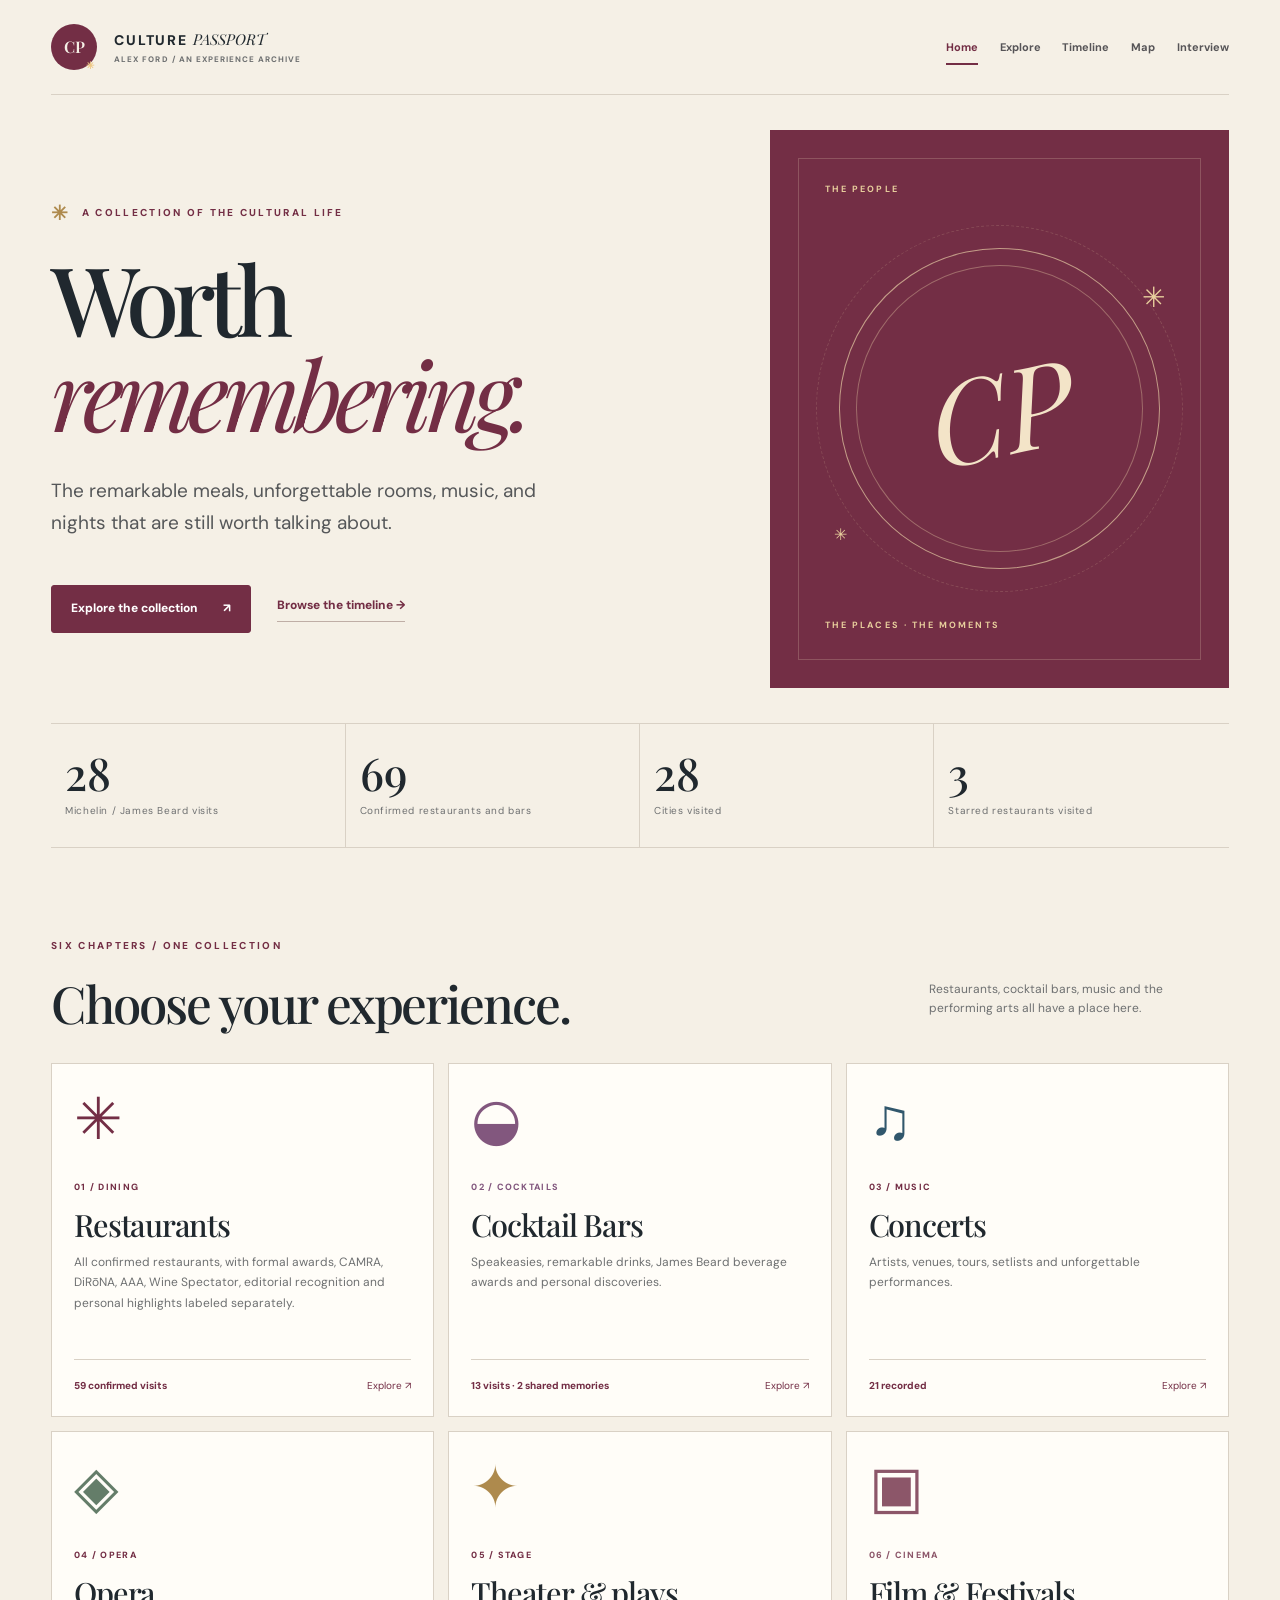
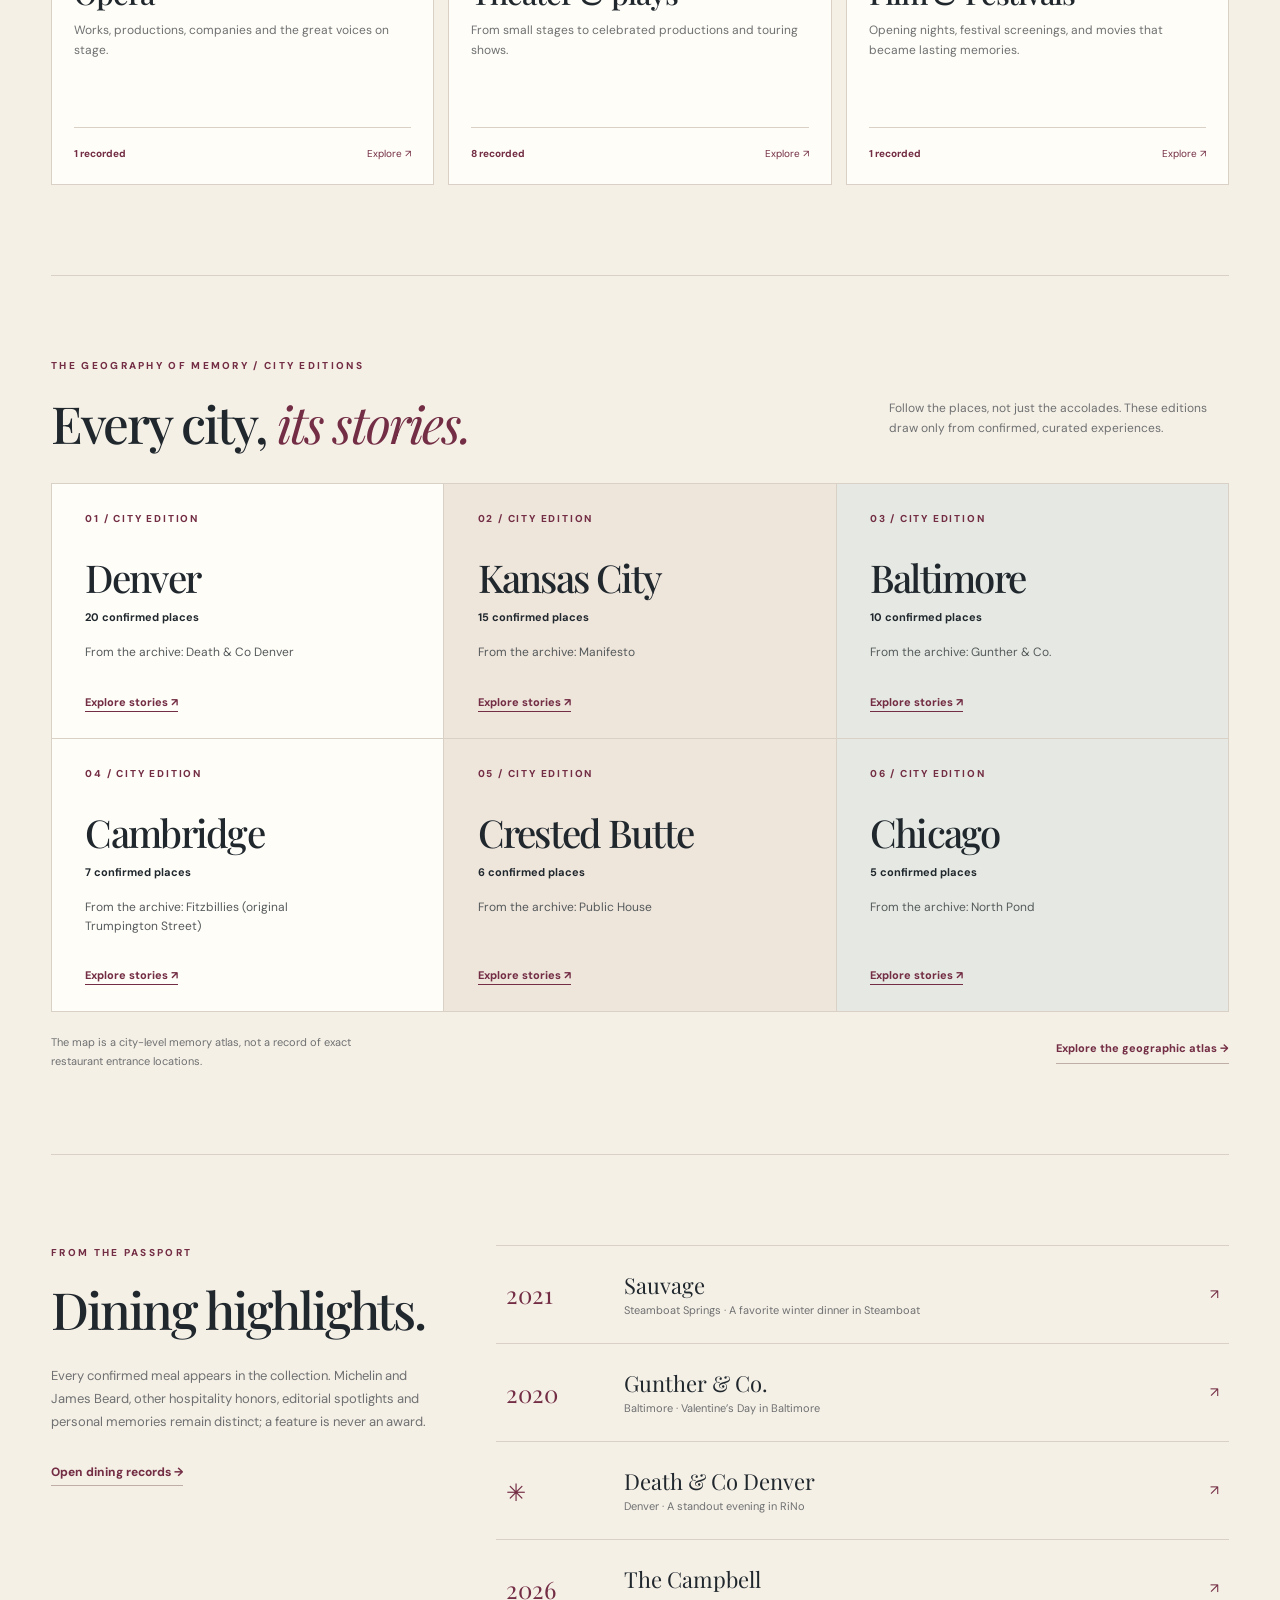
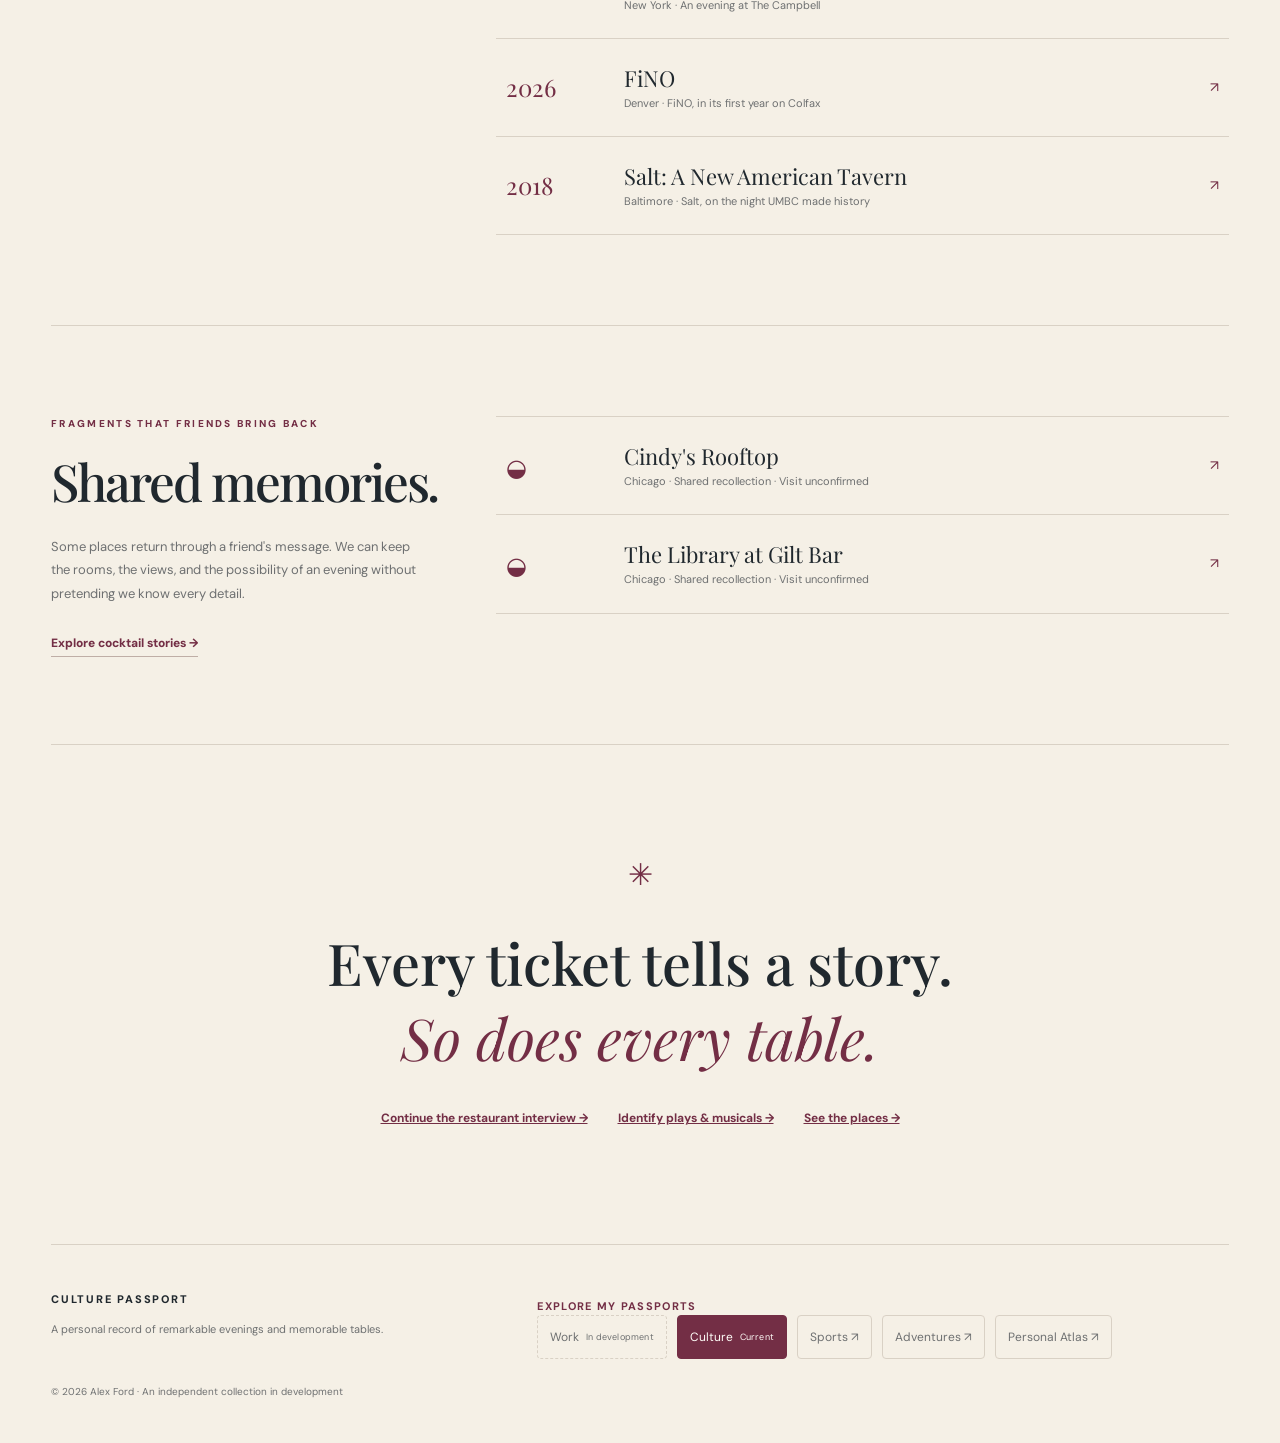
==== commit 72b4fce1: "Align Culture homepage with expanded confirmed-visit criteria" ====
--- a/index.html
+++ b/index.html
@@ -5,7 +5,7 @@
 <meta name="robots" content="noindex, nofollow">
 <title>Home | Culture Passport · Alex Ford</title>
 <link rel="icon" href="./favicon.svg" type="image/svg+xml"><link rel="stylesheet" href="./assets/site.css?v=20261027">
-<script defer src="./assets/app.js?v=20261027"></script>
+<script defer src="./assets/app.js?v=20261103"></script>
 </head><body data-page="home"><a class="skip-link" href="#main">Skip to content</a><div class="layout"><header class="masthead">
   <a class="monogram" href="./index.html" aria-label="Culture Passport home">CP<span>✳</span></a>
   <a class="wordmark" href="./index.html">CULTURE <em>PASSPORT</em><small>ALEX FORD / AN EXPERIENCE ARCHIVE</small></a>
@@ -35,7 +35,7 @@
 <section class="home-section" aria-labelledby="chapters-title">
  <div class="section-head"><div><p class="eyebrow">SIX CHAPTERS / ONE COLLECTION</p><h2 id="chapters-title">Choose your experience.</h2></div><p>Restaurants, cocktail bars, music and the performing arts all have a place here.</p></div>
  <div class="chapter-grid" id="chapter-grid">
- <a class="chapter chapter-dining" href="./explore.html?type=dining"><span class="chapter-symbol">✳</span><span class="chapter-number">01 / DINING</span><h3>Restaurants</h3><p>All confirmed restaurant visits, with Michelin, James Beard and other distinctions clearly labeled where applicable.</p><span class="chapter-bottom"><b id="dining-count">— recorded</b><span>Explore ↗</span></span></a>
+ <a class="chapter chapter-dining" href="./explore.html?type=dining"><span class="chapter-symbol">✳</span><span class="chapter-number">01 / DINING</span><h3>Restaurants</h3><p>All confirmed restaurants, with formal awards, CAMRA, DiRōNA, AAA, Wine Spectator, editorial recognition and personal highlights labeled separately.</p><span class="chapter-bottom"><b id="dining-count">— recorded</b><span>Explore ↗</span></span></a>
  <a class="chapter chapter-bar" href="./explore.html?type=bar"><span class="chapter-symbol">◒</span><span class="chapter-number">02 / COCKTAILS</span><h3>Cocktail Bars</h3><p>Speakeasies, remarkable drinks, James Beard beverage awards and personal discoveries.</p><span class="chapter-bottom"><b id="bar-count">— recorded</b><span>Explore ↗</span></span></a>
  <a class="chapter chapter-concert" href="./explore.html?type=concert"><span class="chapter-symbol">♫</span><span class="chapter-number">03 / MUSIC</span><h3>Concerts</h3><p>Artists, venues, tours, setlists and unforgettable performances.</p><span class="chapter-bottom"><b id="concert-count">Building the archive</b><span>Explore ↗</span></span></a>
  <a class="chapter chapter-opera" href="./explore.html?type=opera"><span class="chapter-symbol">◈</span><span class="chapter-number">04 / OPERA</span><h3>Opera</h3><p>Works, productions, companies and the great voices on stage.</p><span class="chapter-bottom"><b id="opera-count">Building the archive</b><span>Explore ↗</span></span></a>
@@ -46,12 +46,12 @@
 <section class="home-section home-cities" aria-labelledby="city-editions-title">
  <div class="section-head">
   <div><p class="eyebrow">THE GEOGRAPHY OF MEMORY / CITY EDITIONS</p><h2 id="city-editions-title">Every city, <em>its stories.</em></h2></div>
-  <p>Follow the places, not just the accolades. These editions draw from confirmed visits, whether or not they earned an award.</p>
+  <p>Follow the places, not just the accolades. These editions draw only from confirmed, curated experiences.</p>
  </div>
  <div class="city-editions" id="city-editions" aria-live="polite"><p class="empty">Loading city editions…</p></div>
  <div class="city-editions-footer"><p>The map is a city-level memory atlas, not a record of exact restaurant entrance locations.</p><a class="text-link" href="./map.html">Explore the geographic atlas →</a></div>
 </section>
-<section class="home-section split-section"><div><p class="eyebrow">FROM THE PASSPORT</p><h2>Dining highlights.</h2><p class="section-intro">The collection distinguishes Michelin and James Beard honors from official Foundation/Guide programs and personally memorable meals. A feature or program appearance is never presented as an award.</p><a class="text-link" href="./explore.html?type=dining">Open dining records →</a></div><div class="featured-list" id="featured-records" aria-live="polite"><div class="empty">Loading confirmed memories…</div></div></section>
+<section class="home-section split-section"><div><p class="eyebrow">FROM THE PASSPORT</p><h2>Dining highlights.</h2><p class="section-intro">Every confirmed meal appears in the collection. Michelin and James Beard, other hospitality honors, editorial spotlights and personal memories remain distinct; a feature is never an award.</p><a class="text-link" href="./explore.html?type=dining">Open dining records →</a></div><div class="featured-list" id="featured-records" aria-live="polite"><div class="empty">Loading confirmed memories…</div></div></section>
 <section class="home-section split-section" aria-labelledby="shared-memories-title">
 <div><p class="eyebrow">FRAGMENTS THAT FRIENDS BRING BACK</p>
 <h2 id="shared-memories-title">Shared memories.</h2>
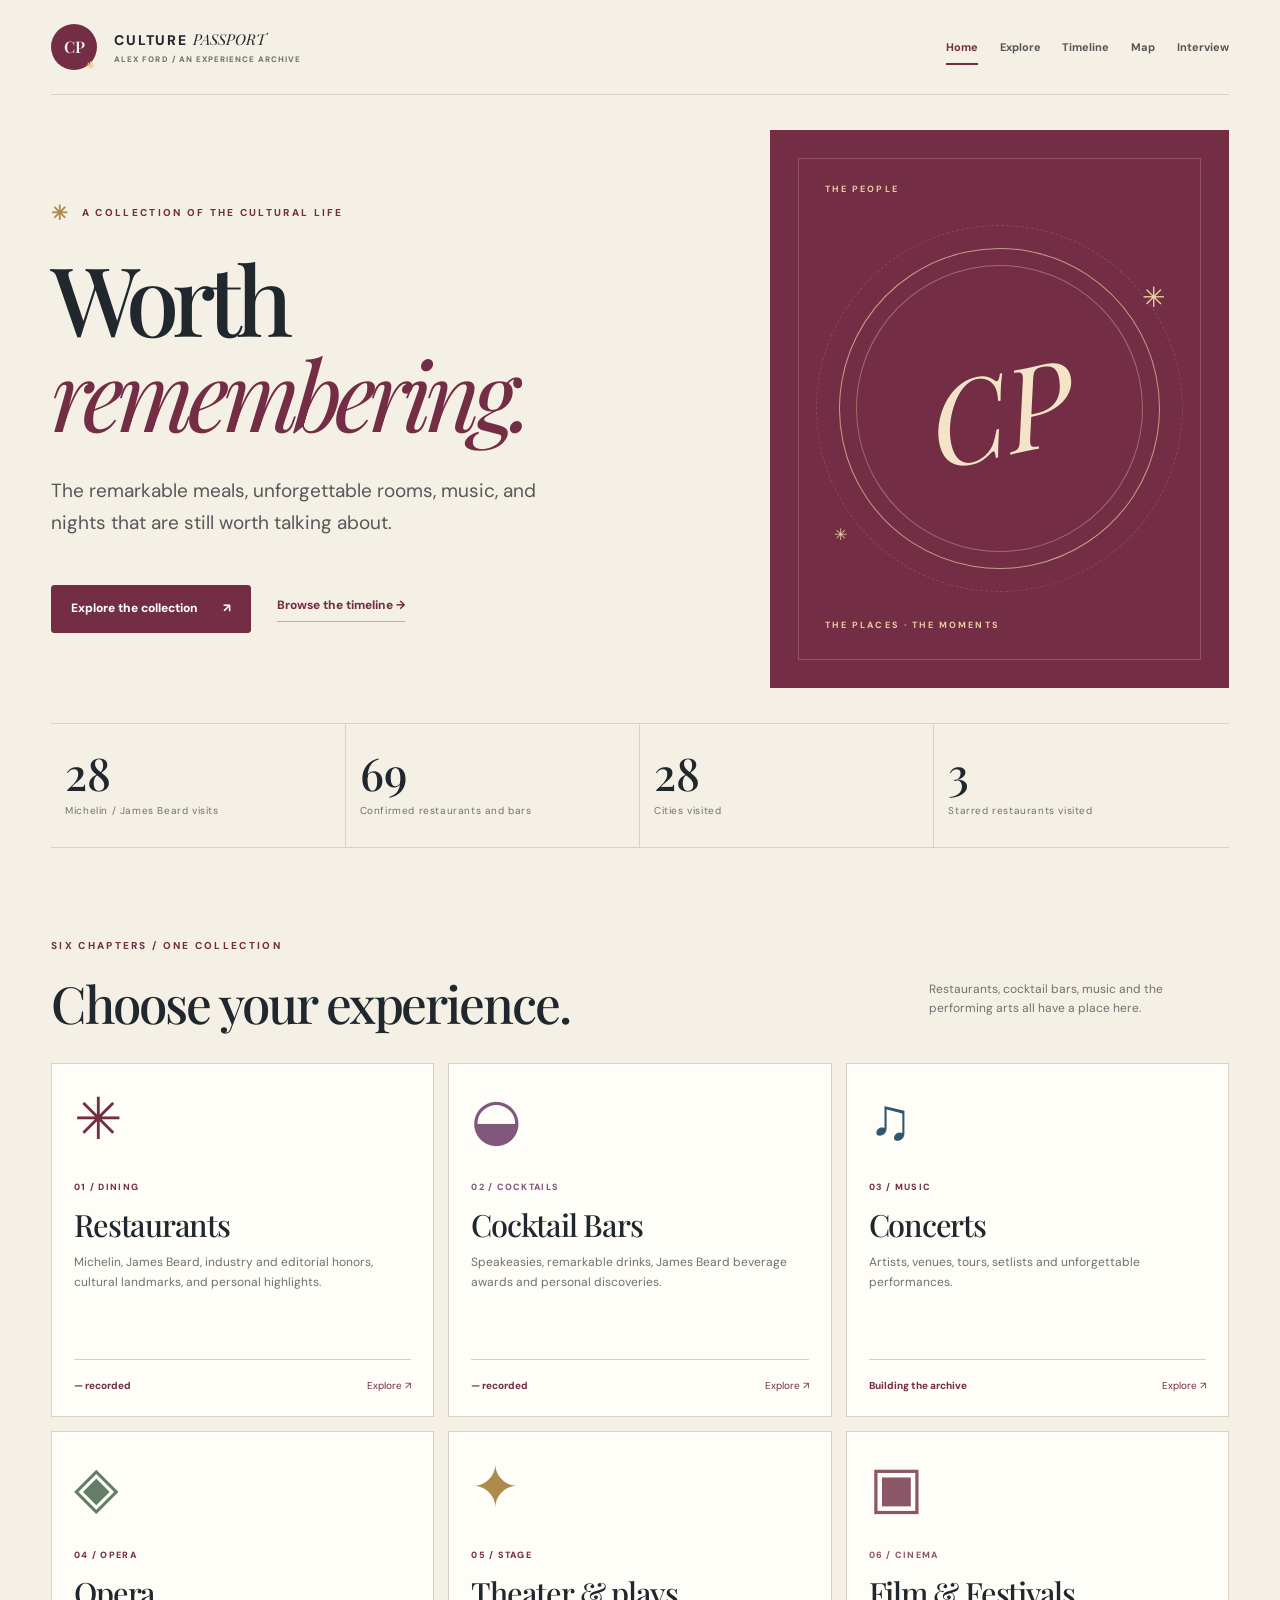
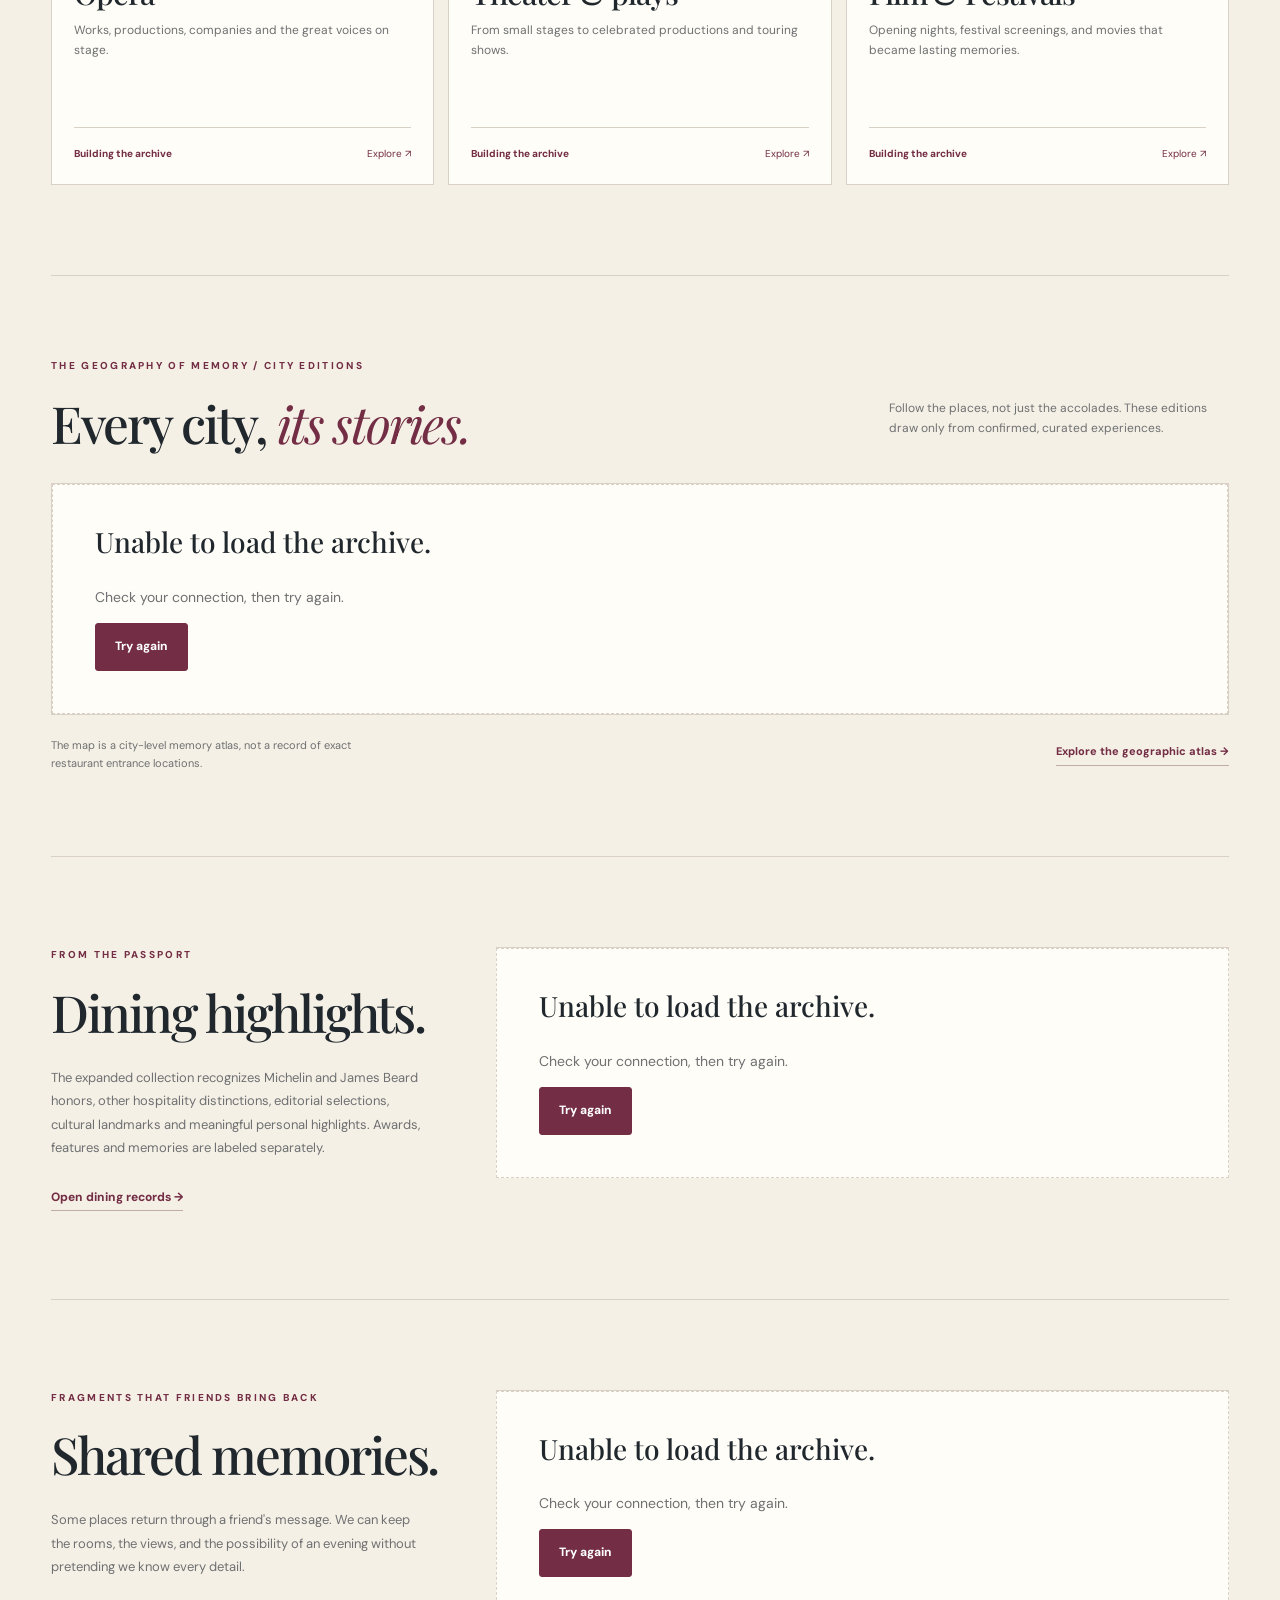
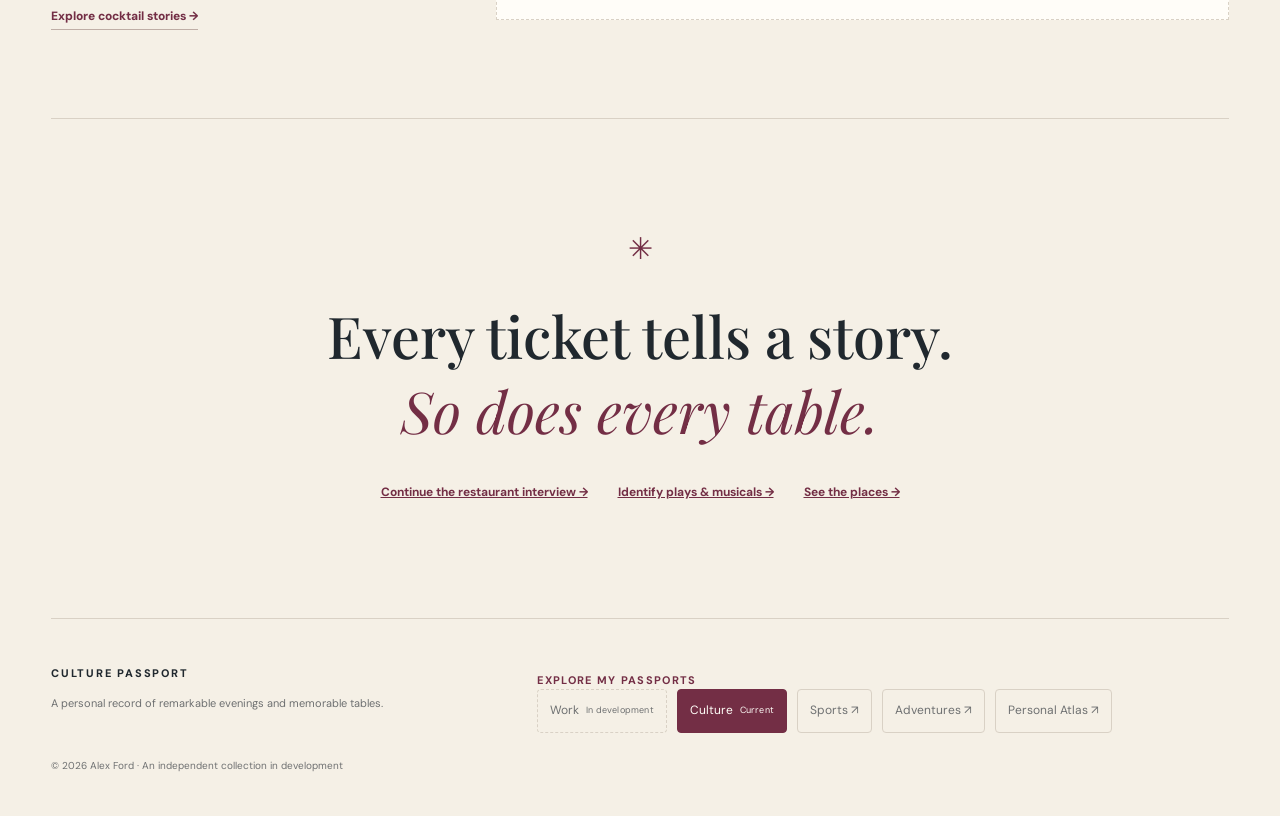
==== commit 482db422: "Explain expanded dining criteria on homepage" ====
--- a/index.html
+++ b/index.html
@@ -5,7 +5,7 @@
 <meta name="robots" content="noindex, nofollow">
 <title>Home | Culture Passport · Alex Ford</title>
 <link rel="icon" href="./favicon.svg" type="image/svg+xml"><link rel="stylesheet" href="./assets/site.css?v=20261027">
-<script defer src="./assets/app.js?v=20261103"></script>
+<script defer src="./assets/app.js?v=20261027"></script>
 </head><body data-page="home"><a class="skip-link" href="#main">Skip to content</a><div class="layout"><header class="masthead">
   <a class="monogram" href="./index.html" aria-label="Culture Passport home">CP<span>✳</span></a>
   <a class="wordmark" href="./index.html">CULTURE <em>PASSPORT</em><small>ALEX FORD / AN EXPERIENCE ARCHIVE</small></a>
@@ -35,7 +35,7 @@
 <section class="home-section" aria-labelledby="chapters-title">
  <div class="section-head"><div><p class="eyebrow">SIX CHAPTERS / ONE COLLECTION</p><h2 id="chapters-title">Choose your experience.</h2></div><p>Restaurants, cocktail bars, music and the performing arts all have a place here.</p></div>
  <div class="chapter-grid" id="chapter-grid">
- <a class="chapter chapter-dining" href="./explore.html?type=dining"><span class="chapter-symbol">✳</span><span class="chapter-number">01 / DINING</span><h3>Restaurants</h3><p>All confirmed restaurants, with formal awards, CAMRA, DiRōNA, AAA, Wine Spectator, editorial recognition and personal highlights labeled separately.</p><span class="chapter-bottom"><b id="dining-count">— recorded</b><span>Explore ↗</span></span></a>
+ <a class="chapter chapter-dining" href="./explore.html?type=dining"><span class="chapter-symbol">✳</span><span class="chapter-number">01 / DINING</span><h3>Restaurants</h3><p>Michelin, James Beard, industry and editorial honors, cultural landmarks, and personal highlights.</p><span class="chapter-bottom"><b id="dining-count">— recorded</b><span>Explore ↗</span></span></a>
  <a class="chapter chapter-bar" href="./explore.html?type=bar"><span class="chapter-symbol">◒</span><span class="chapter-number">02 / COCKTAILS</span><h3>Cocktail Bars</h3><p>Speakeasies, remarkable drinks, James Beard beverage awards and personal discoveries.</p><span class="chapter-bottom"><b id="bar-count">— recorded</b><span>Explore ↗</span></span></a>
  <a class="chapter chapter-concert" href="./explore.html?type=concert"><span class="chapter-symbol">♫</span><span class="chapter-number">03 / MUSIC</span><h3>Concerts</h3><p>Artists, venues, tours, setlists and unforgettable performances.</p><span class="chapter-bottom"><b id="concert-count">Building the archive</b><span>Explore ↗</span></span></a>
  <a class="chapter chapter-opera" href="./explore.html?type=opera"><span class="chapter-symbol">◈</span><span class="chapter-number">04 / OPERA</span><h3>Opera</h3><p>Works, productions, companies and the great voices on stage.</p><span class="chapter-bottom"><b id="opera-count">Building the archive</b><span>Explore ↗</span></span></a>
@@ -51,7 +51,7 @@
  <div class="city-editions" id="city-editions" aria-live="polite"><p class="empty">Loading city editions…</p></div>
  <div class="city-editions-footer"><p>The map is a city-level memory atlas, not a record of exact restaurant entrance locations.</p><a class="text-link" href="./map.html">Explore the geographic atlas →</a></div>
 </section>
-<section class="home-section split-section"><div><p class="eyebrow">FROM THE PASSPORT</p><h2>Dining highlights.</h2><p class="section-intro">Every confirmed meal appears in the collection. Michelin and James Beard, other hospitality honors, editorial spotlights and personal memories remain distinct; a feature is never an award.</p><a class="text-link" href="./explore.html?type=dining">Open dining records →</a></div><div class="featured-list" id="featured-records" aria-live="polite"><div class="empty">Loading confirmed memories…</div></div></section>
+<section class="home-section split-section"><div><p class="eyebrow">FROM THE PASSPORT</p><h2>Dining highlights.</h2><p class="section-intro">The expanded collection recognizes Michelin and James Beard honors, other hospitality distinctions, editorial selections, cultural landmarks and meaningful personal highlights. Awards, features and memories are labeled separately.</p><a class="text-link" href="./explore.html?type=dining">Open dining records →</a></div><div class="featured-list" id="featured-records" aria-live="polite"><div class="empty">Loading confirmed memories…</div></div></section>
 <section class="home-section split-section" aria-labelledby="shared-memories-title">
 <div><p class="eyebrow">FRAGMENTS THAT FRIENDS BRING BACK</p>
 <h2 id="shared-memories-title">Shared memories.</h2>
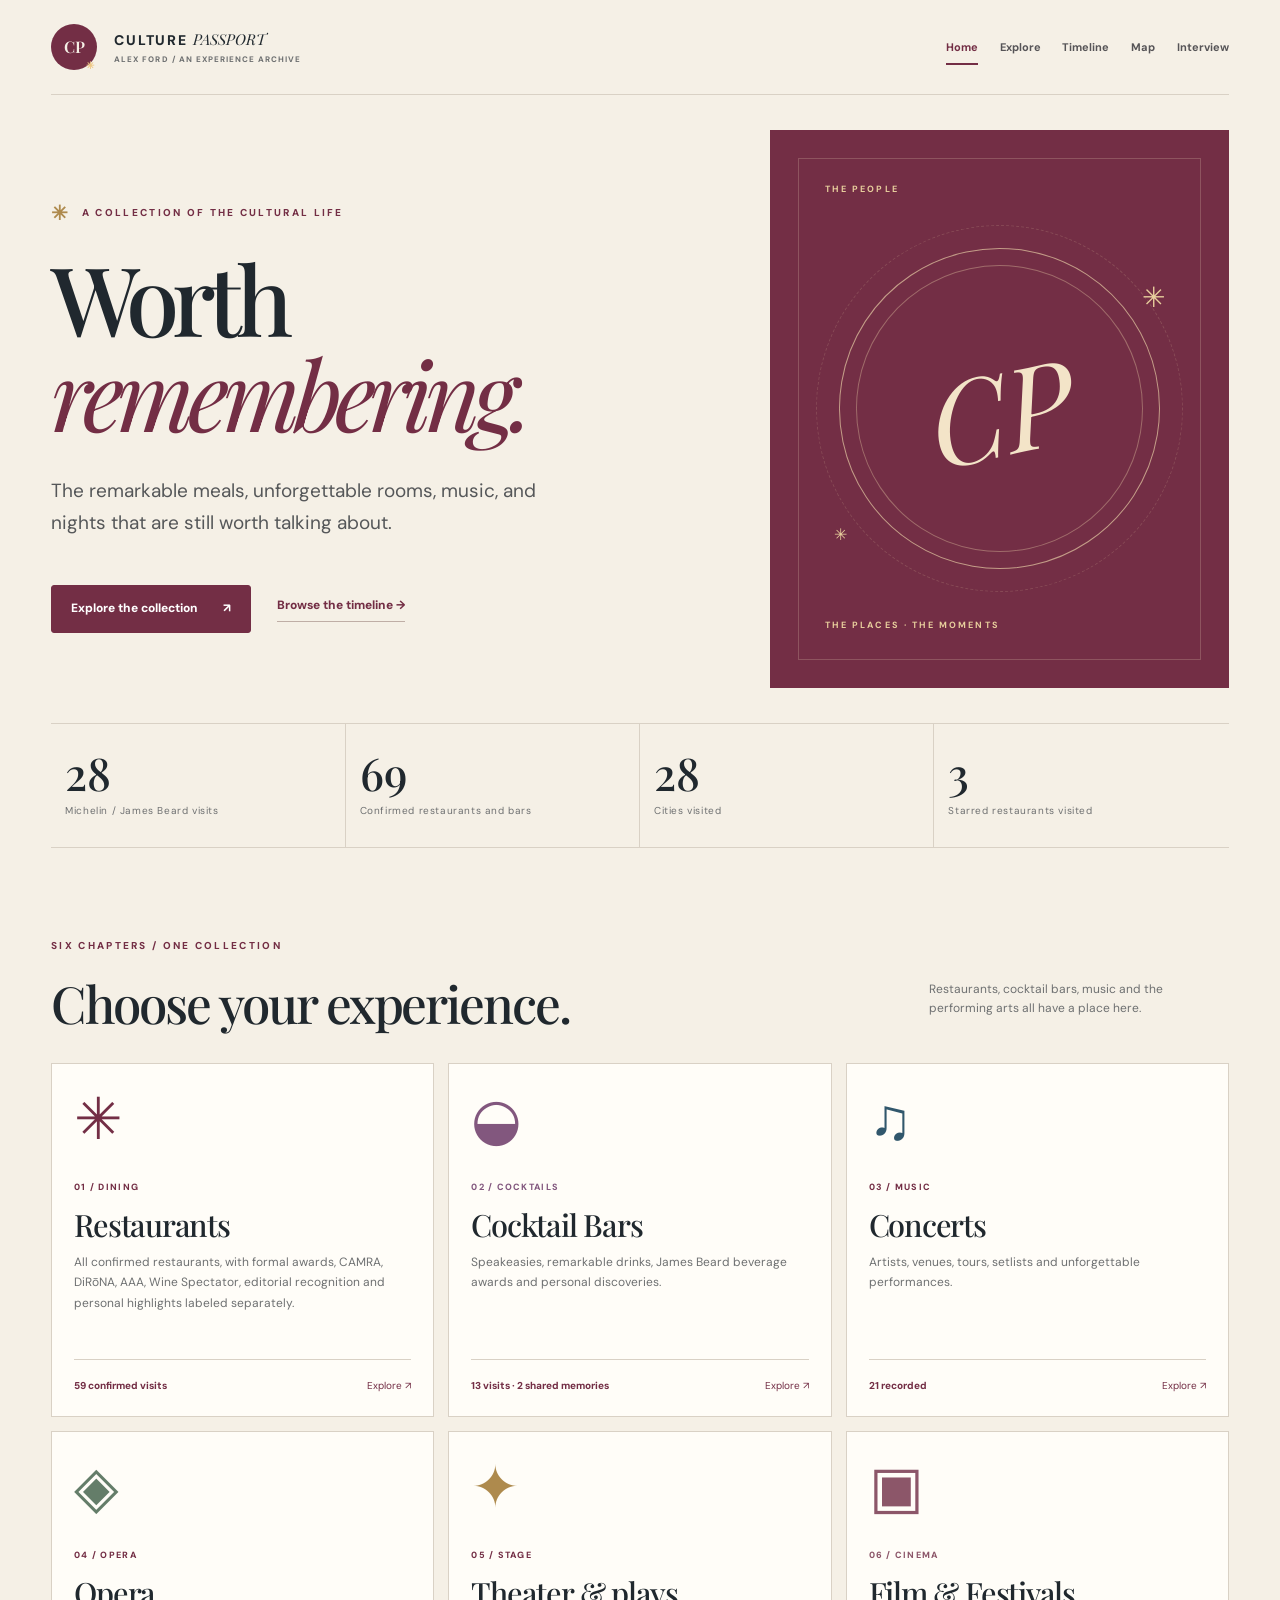
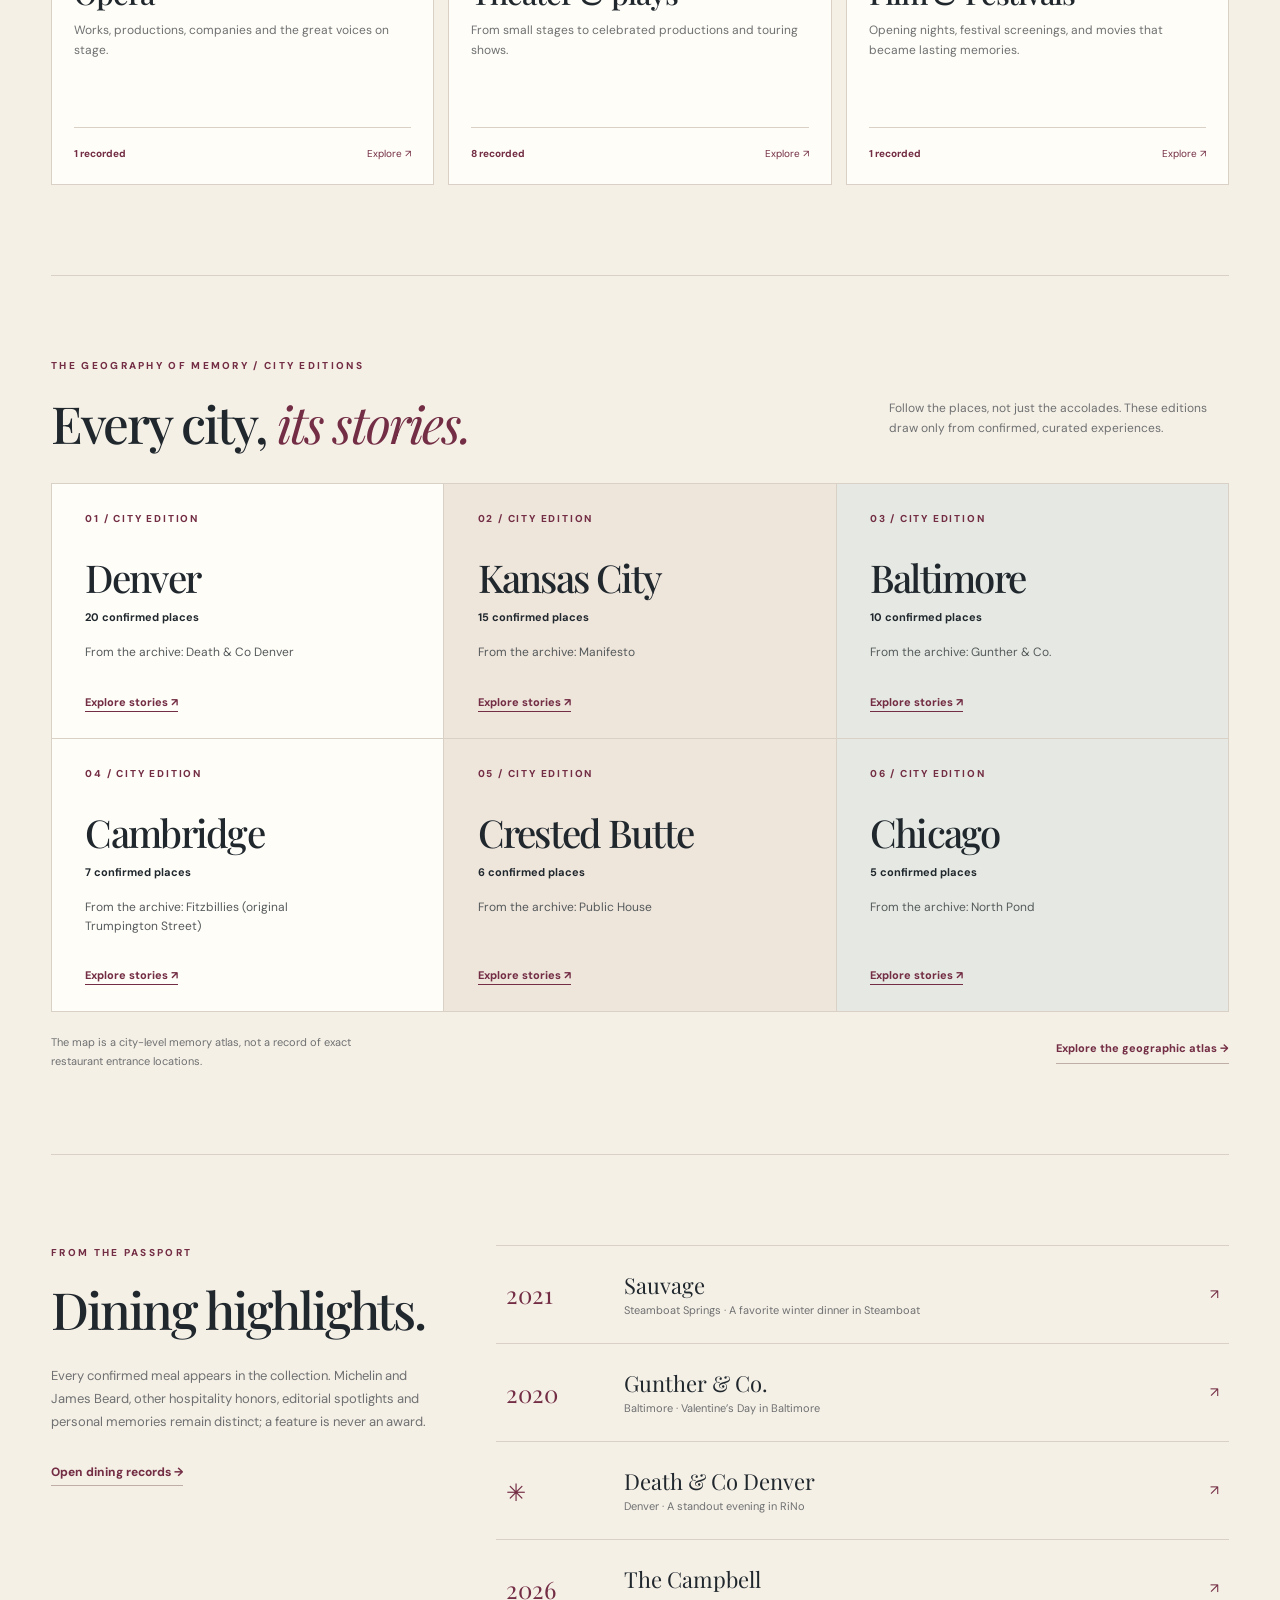
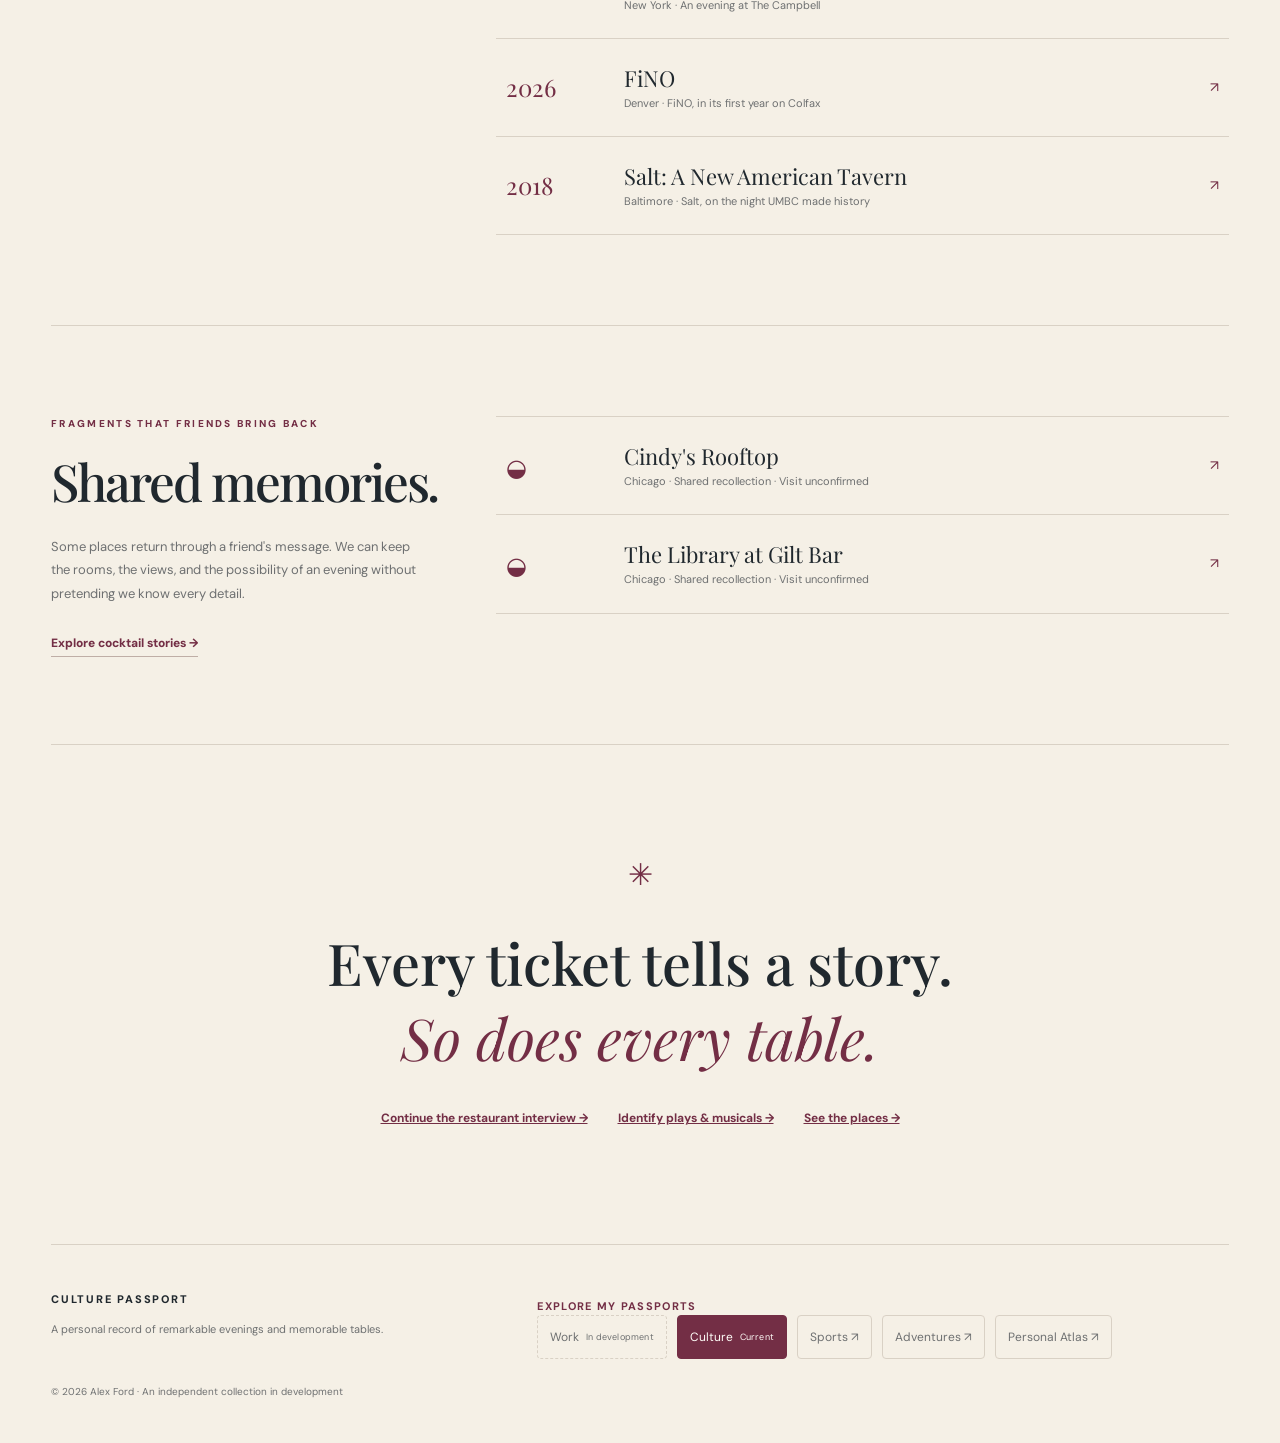
==== commit ebbe192d: "Merge pull request #104 from alexlford/feature/public-confirmed-expanded-dining-20261103 Show every " ====
--- a/index.html
+++ b/index.html
@@ -5,7 +5,7 @@
 <meta name="robots" content="noindex, nofollow">
 <title>Home | Culture Passport · Alex Ford</title>
 <link rel="icon" href="./favicon.svg" type="image/svg+xml"><link rel="stylesheet" href="./assets/site.css?v=20261027">
-<script defer src="./assets/app.js?v=20261027"></script>
+<script defer src="./assets/app.js?v=20261103"></script>
 </head><body data-page="home"><a class="skip-link" href="#main">Skip to content</a><div class="layout"><header class="masthead">
   <a class="monogram" href="./index.html" aria-label="Culture Passport home">CP<span>✳</span></a>
   <a class="wordmark" href="./index.html">CULTURE <em>PASSPORT</em><small>ALEX FORD / AN EXPERIENCE ARCHIVE</small></a>
@@ -35,7 +35,7 @@
 <section class="home-section" aria-labelledby="chapters-title">
  <div class="section-head"><div><p class="eyebrow">SIX CHAPTERS / ONE COLLECTION</p><h2 id="chapters-title">Choose your experience.</h2></div><p>Restaurants, cocktail bars, music and the performing arts all have a place here.</p></div>
  <div class="chapter-grid" id="chapter-grid">
- <a class="chapter chapter-dining" href="./explore.html?type=dining"><span class="chapter-symbol">✳</span><span class="chapter-number">01 / DINING</span><h3>Restaurants</h3><p>Michelin, James Beard, industry and editorial honors, cultural landmarks, and personal highlights.</p><span class="chapter-bottom"><b id="dining-count">— recorded</b><span>Explore ↗</span></span></a>
+ <a class="chapter chapter-dining" href="./explore.html?type=dining"><span class="chapter-symbol">✳</span><span class="chapter-number">01 / DINING</span><h3>Restaurants</h3><p>All confirmed restaurants, with formal awards, CAMRA, DiRōNA, AAA, Wine Spectator, editorial recognition and personal highlights labeled separately.</p><span class="chapter-bottom"><b id="dining-count">— recorded</b><span>Explore ↗</span></span></a>
  <a class="chapter chapter-bar" href="./explore.html?type=bar"><span class="chapter-symbol">◒</span><span class="chapter-number">02 / COCKTAILS</span><h3>Cocktail Bars</h3><p>Speakeasies, remarkable drinks, James Beard beverage awards and personal discoveries.</p><span class="chapter-bottom"><b id="bar-count">— recorded</b><span>Explore ↗</span></span></a>
  <a class="chapter chapter-concert" href="./explore.html?type=concert"><span class="chapter-symbol">♫</span><span class="chapter-number">03 / MUSIC</span><h3>Concerts</h3><p>Artists, venues, tours, setlists and unforgettable performances.</p><span class="chapter-bottom"><b id="concert-count">Building the archive</b><span>Explore ↗</span></span></a>
  <a class="chapter chapter-opera" href="./explore.html?type=opera"><span class="chapter-symbol">◈</span><span class="chapter-number">04 / OPERA</span><h3>Opera</h3><p>Works, productions, companies and the great voices on stage.</p><span class="chapter-bottom"><b id="opera-count">Building the archive</b><span>Explore ↗</span></span></a>
@@ -51,7 +51,7 @@
  <div class="city-editions" id="city-editions" aria-live="polite"><p class="empty">Loading city editions…</p></div>
  <div class="city-editions-footer"><p>The map is a city-level memory atlas, not a record of exact restaurant entrance locations.</p><a class="text-link" href="./map.html">Explore the geographic atlas →</a></div>
 </section>
-<section class="home-section split-section"><div><p class="eyebrow">FROM THE PASSPORT</p><h2>Dining highlights.</h2><p class="section-intro">The expanded collection recognizes Michelin and James Beard honors, other hospitality distinctions, editorial selections, cultural landmarks and meaningful personal highlights. Awards, features and memories are labeled separately.</p><a class="text-link" href="./explore.html?type=dining">Open dining records →</a></div><div class="featured-list" id="featured-records" aria-live="polite"><div class="empty">Loading confirmed memories…</div></div></section>
+<section class="home-section split-section"><div><p class="eyebrow">FROM THE PASSPORT</p><h2>Dining highlights.</h2><p class="section-intro">Every confirmed meal appears in the collection. Michelin and James Beard, other hospitality honors, editorial spotlights and personal memories remain distinct; a feature is never an award.</p><a class="text-link" href="./explore.html?type=dining">Open dining records →</a></div><div class="featured-list" id="featured-records" aria-live="polite"><div class="empty">Loading confirmed memories…</div></div></section>
 <section class="home-section split-section" aria-labelledby="shared-memories-title">
 <div><p class="eyebrow">FRAGMENTS THAT FRIENDS BRING BACK</p>
 <h2 id="shared-memories-title">Shared memories.</h2>
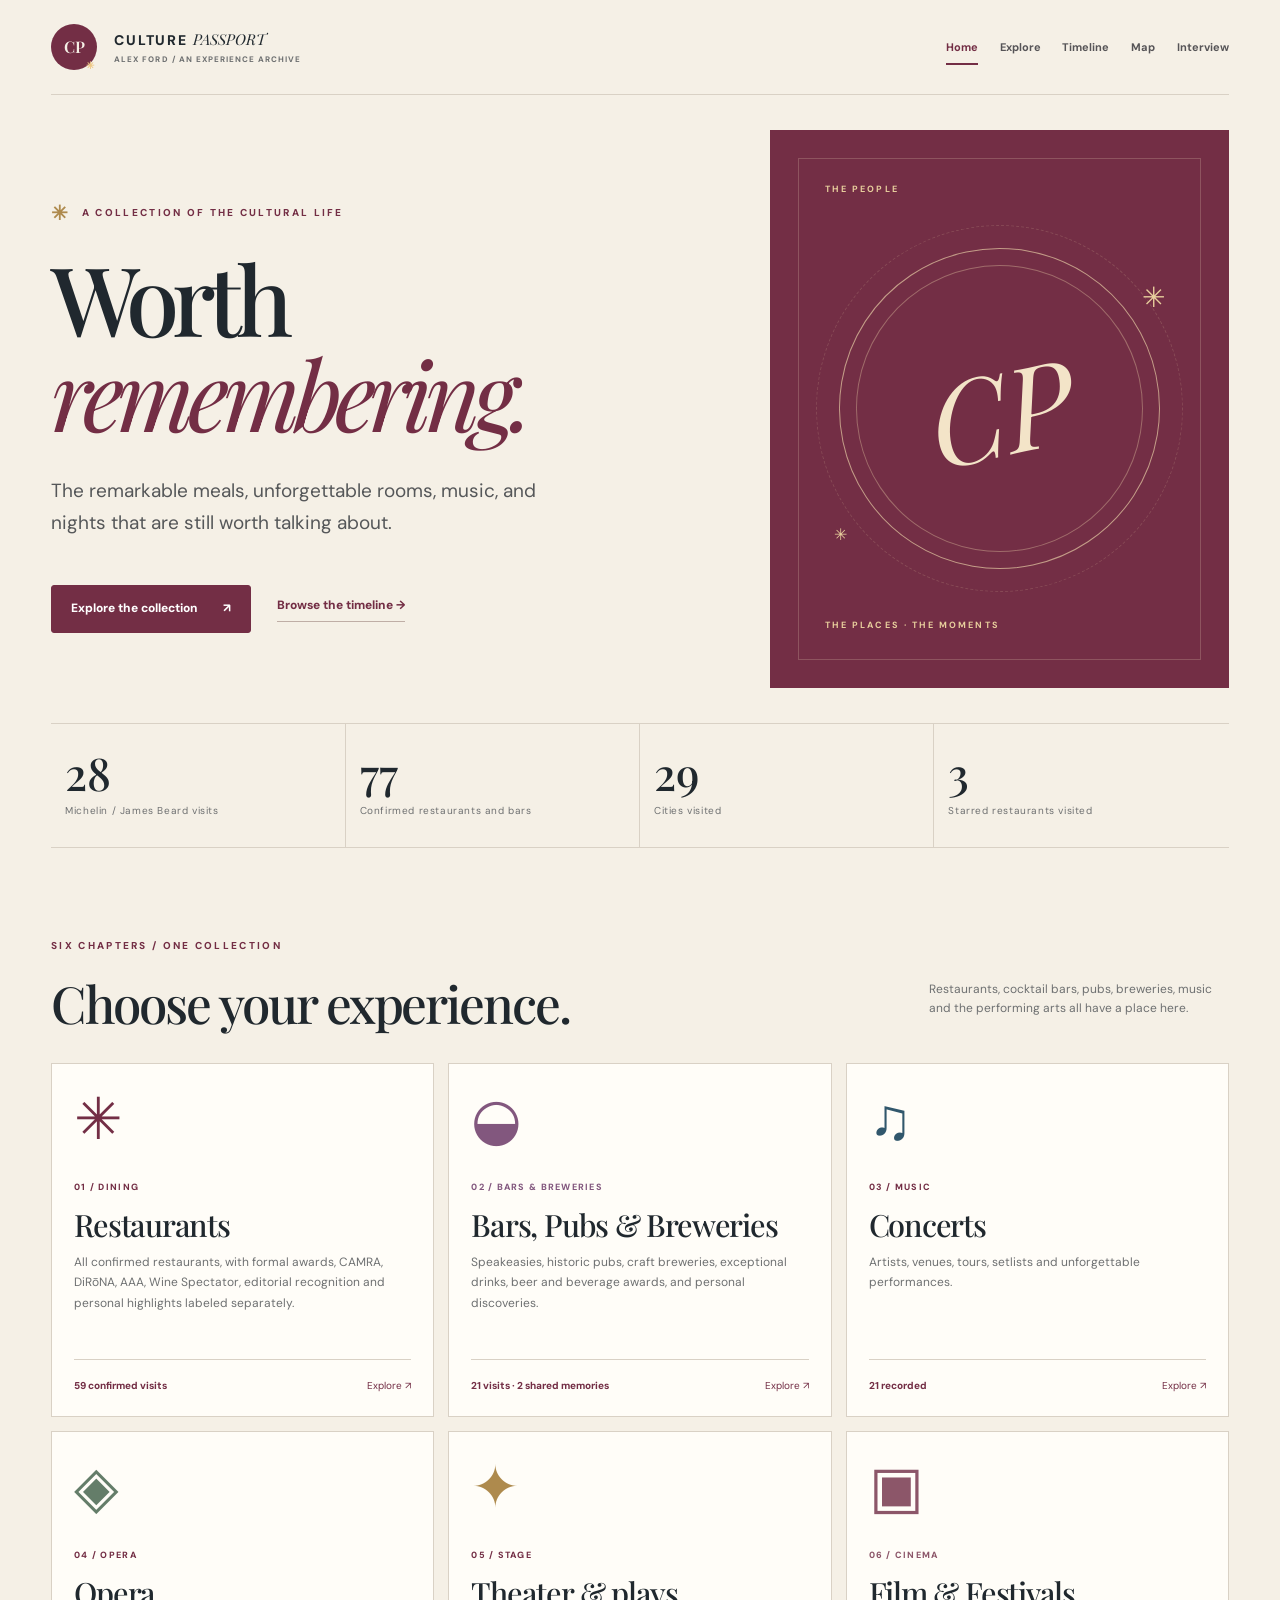
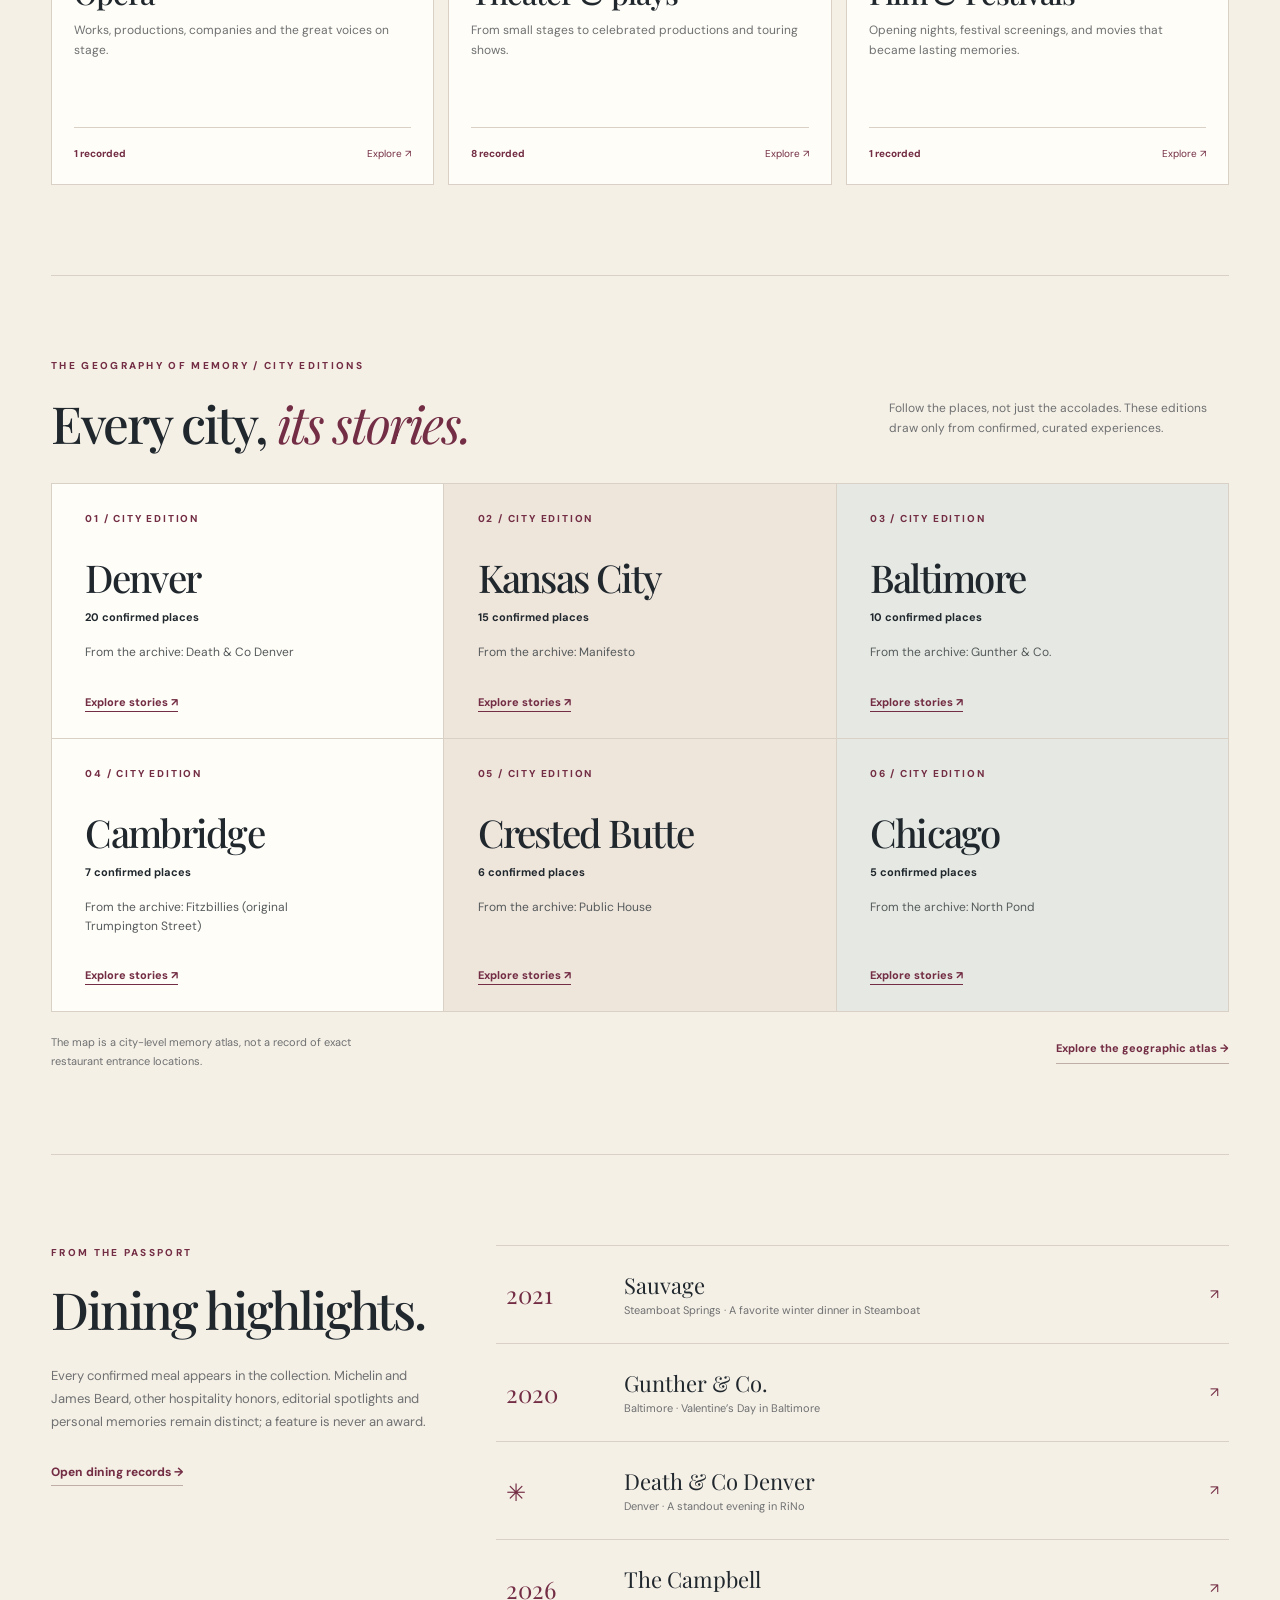
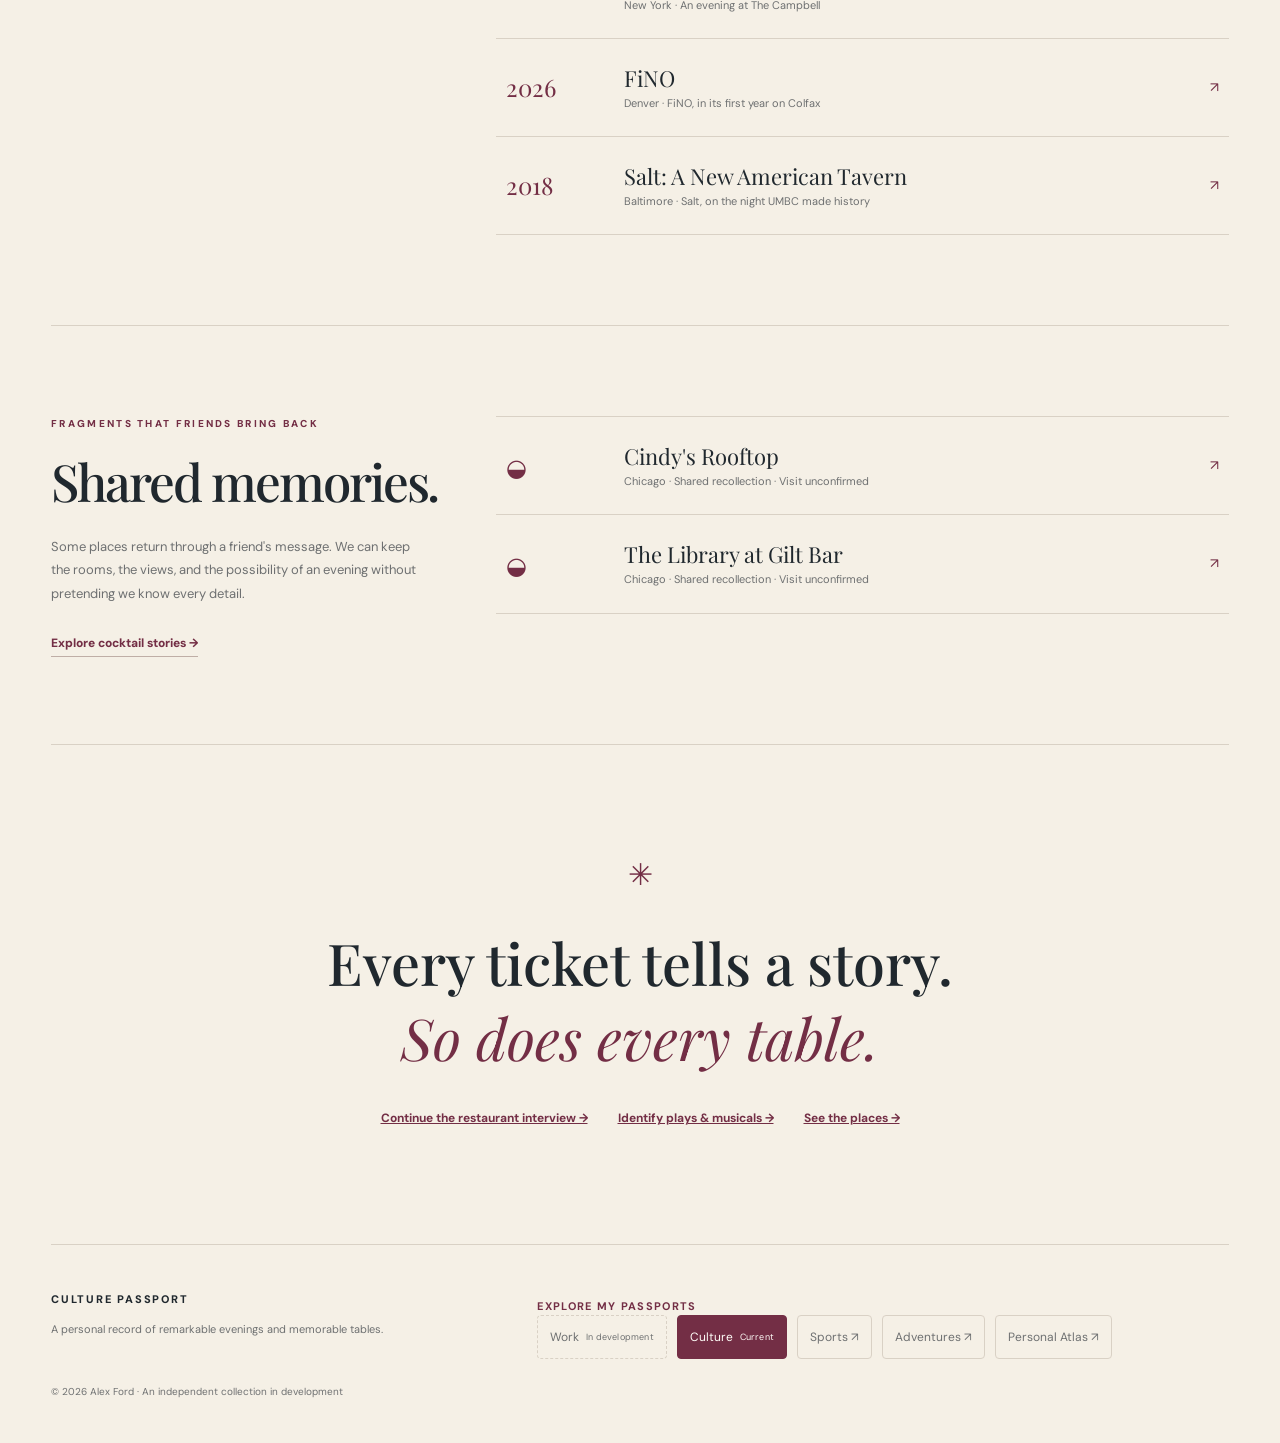
==== commit 1cfae3ed: "Feature pubs and breweries in Culture Passport homepage" ====
--- a/index.html
+++ b/index.html
@@ -33,10 +33,10 @@
 <div><strong id="total-starred">—</strong><span>Starred restaurants visited</span></div>
 </section>
 <section class="home-section" aria-labelledby="chapters-title">
- <div class="section-head"><div><p class="eyebrow">SIX CHAPTERS / ONE COLLECTION</p><h2 id="chapters-title">Choose your experience.</h2></div><p>Restaurants, cocktail bars, music and the performing arts all have a place here.</p></div>
+ <div class="section-head"><div><p class="eyebrow">SIX CHAPTERS / ONE COLLECTION</p><h2 id="chapters-title">Choose your experience.</h2></div><p>Restaurants, cocktail bars, pubs, breweries, music and the performing arts all have a place here.</p></div>
  <div class="chapter-grid" id="chapter-grid">
  <a class="chapter chapter-dining" href="./explore.html?type=dining"><span class="chapter-symbol">✳</span><span class="chapter-number">01 / DINING</span><h3>Restaurants</h3><p>All confirmed restaurants, with formal awards, CAMRA, DiRōNA, AAA, Wine Spectator, editorial recognition and personal highlights labeled separately.</p><span class="chapter-bottom"><b id="dining-count">— recorded</b><span>Explore ↗</span></span></a>
- <a class="chapter chapter-bar" href="./explore.html?type=bar"><span class="chapter-symbol">◒</span><span class="chapter-number">02 / COCKTAILS</span><h3>Cocktail Bars</h3><p>Speakeasies, remarkable drinks, James Beard beverage awards and personal discoveries.</p><span class="chapter-bottom"><b id="bar-count">— recorded</b><span>Explore ↗</span></span></a>
+ <a class="chapter chapter-bar" href="./explore.html?type=bar"><span class="chapter-symbol">◒</span><span class="chapter-number">02 / BARS &amp; BREWERIES</span><h3>Bars, Pubs &amp; Breweries</h3><p>Speakeasies, historic pubs, craft breweries, exceptional drinks, beer and beverage awards, and personal discoveries.</p><span class="chapter-bottom"><b id="bar-count">— recorded</b><span>Explore ↗</span></span></a>
  <a class="chapter chapter-concert" href="./explore.html?type=concert"><span class="chapter-symbol">♫</span><span class="chapter-number">03 / MUSIC</span><h3>Concerts</h3><p>Artists, venues, tours, setlists and unforgettable performances.</p><span class="chapter-bottom"><b id="concert-count">Building the archive</b><span>Explore ↗</span></span></a>
  <a class="chapter chapter-opera" href="./explore.html?type=opera"><span class="chapter-symbol">◈</span><span class="chapter-number">04 / OPERA</span><h3>Opera</h3><p>Works, productions, companies and the great voices on stage.</p><span class="chapter-bottom"><b id="opera-count">Building the archive</b><span>Explore ↗</span></span></a>
  <a class="chapter chapter-theater" href="./explore.html?type=theater"><span class="chapter-symbol">✦</span><span class="chapter-number">05 / STAGE</span><h3>Theater & plays</h3><p>From small stages to celebrated productions and touring shows.</p><span class="chapter-bottom"><b id="theater-count">Building the archive</b><span>Explore ↗</span></span></a>
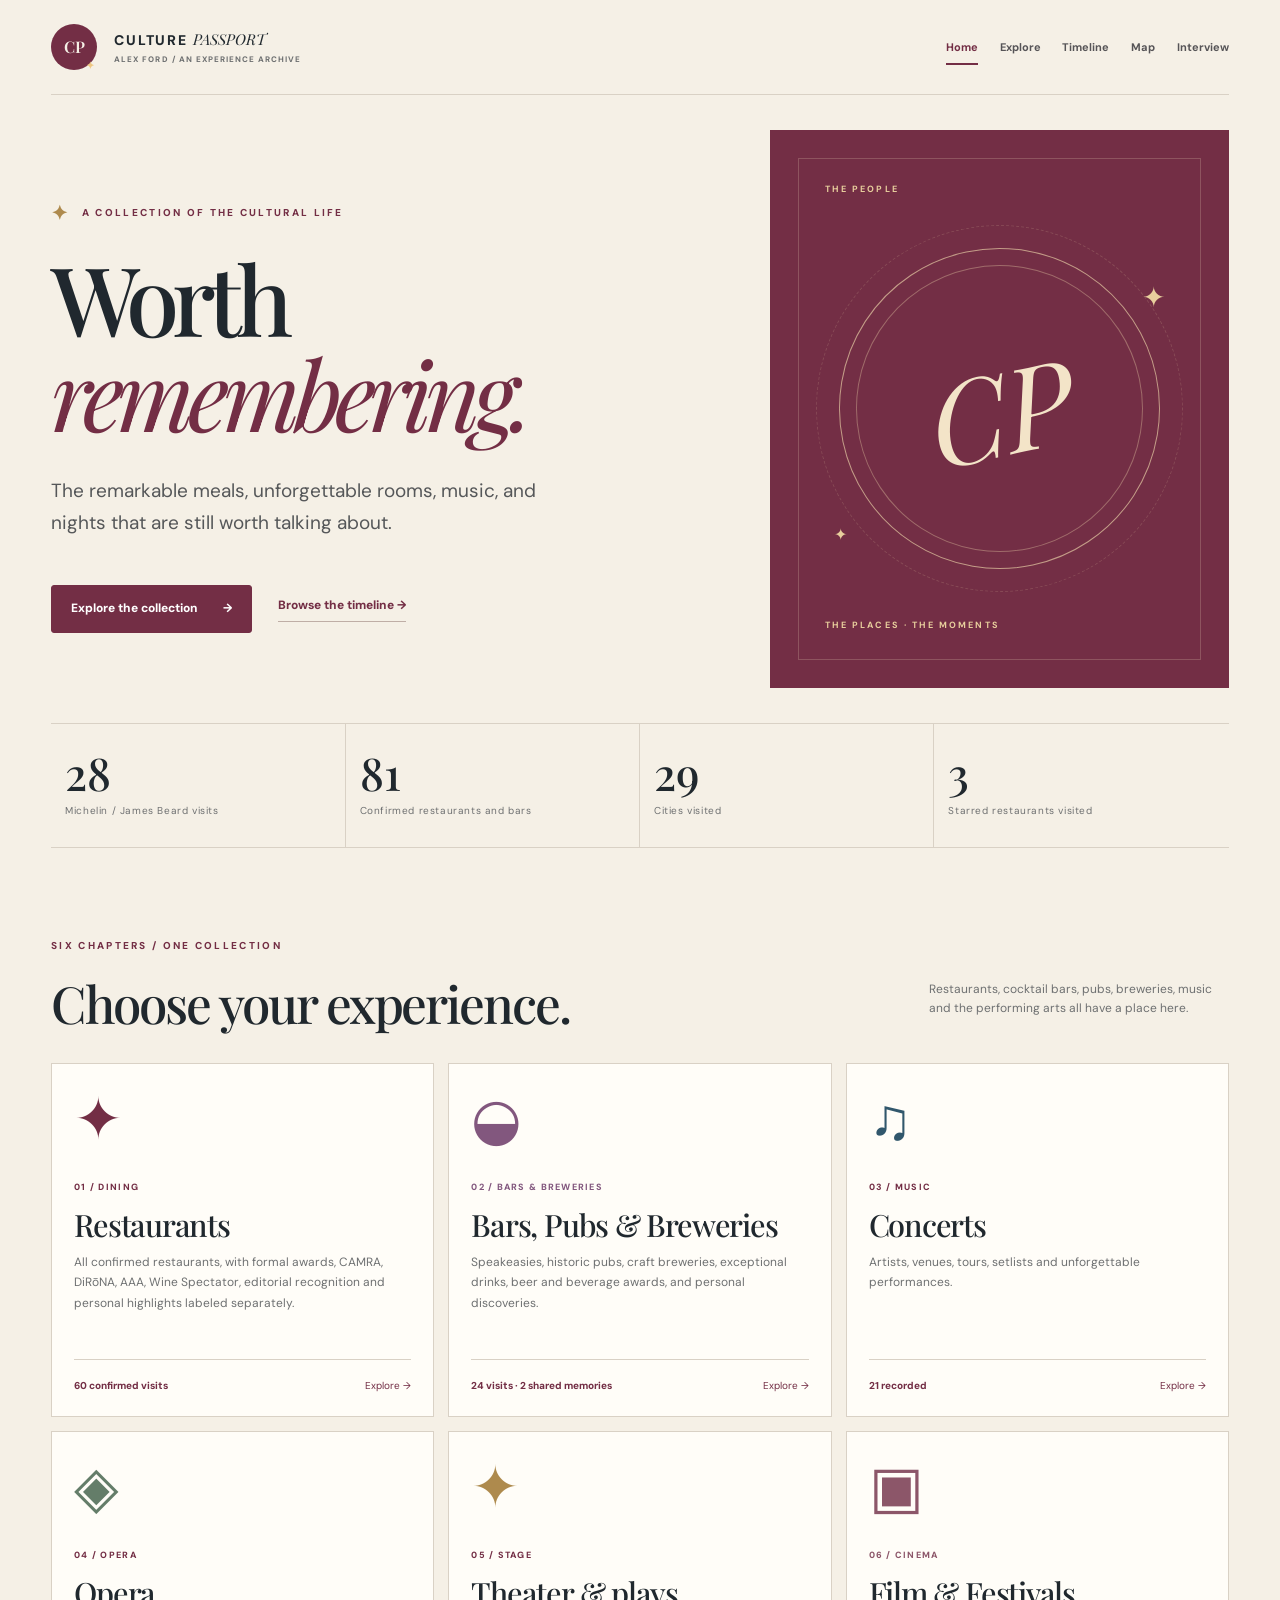
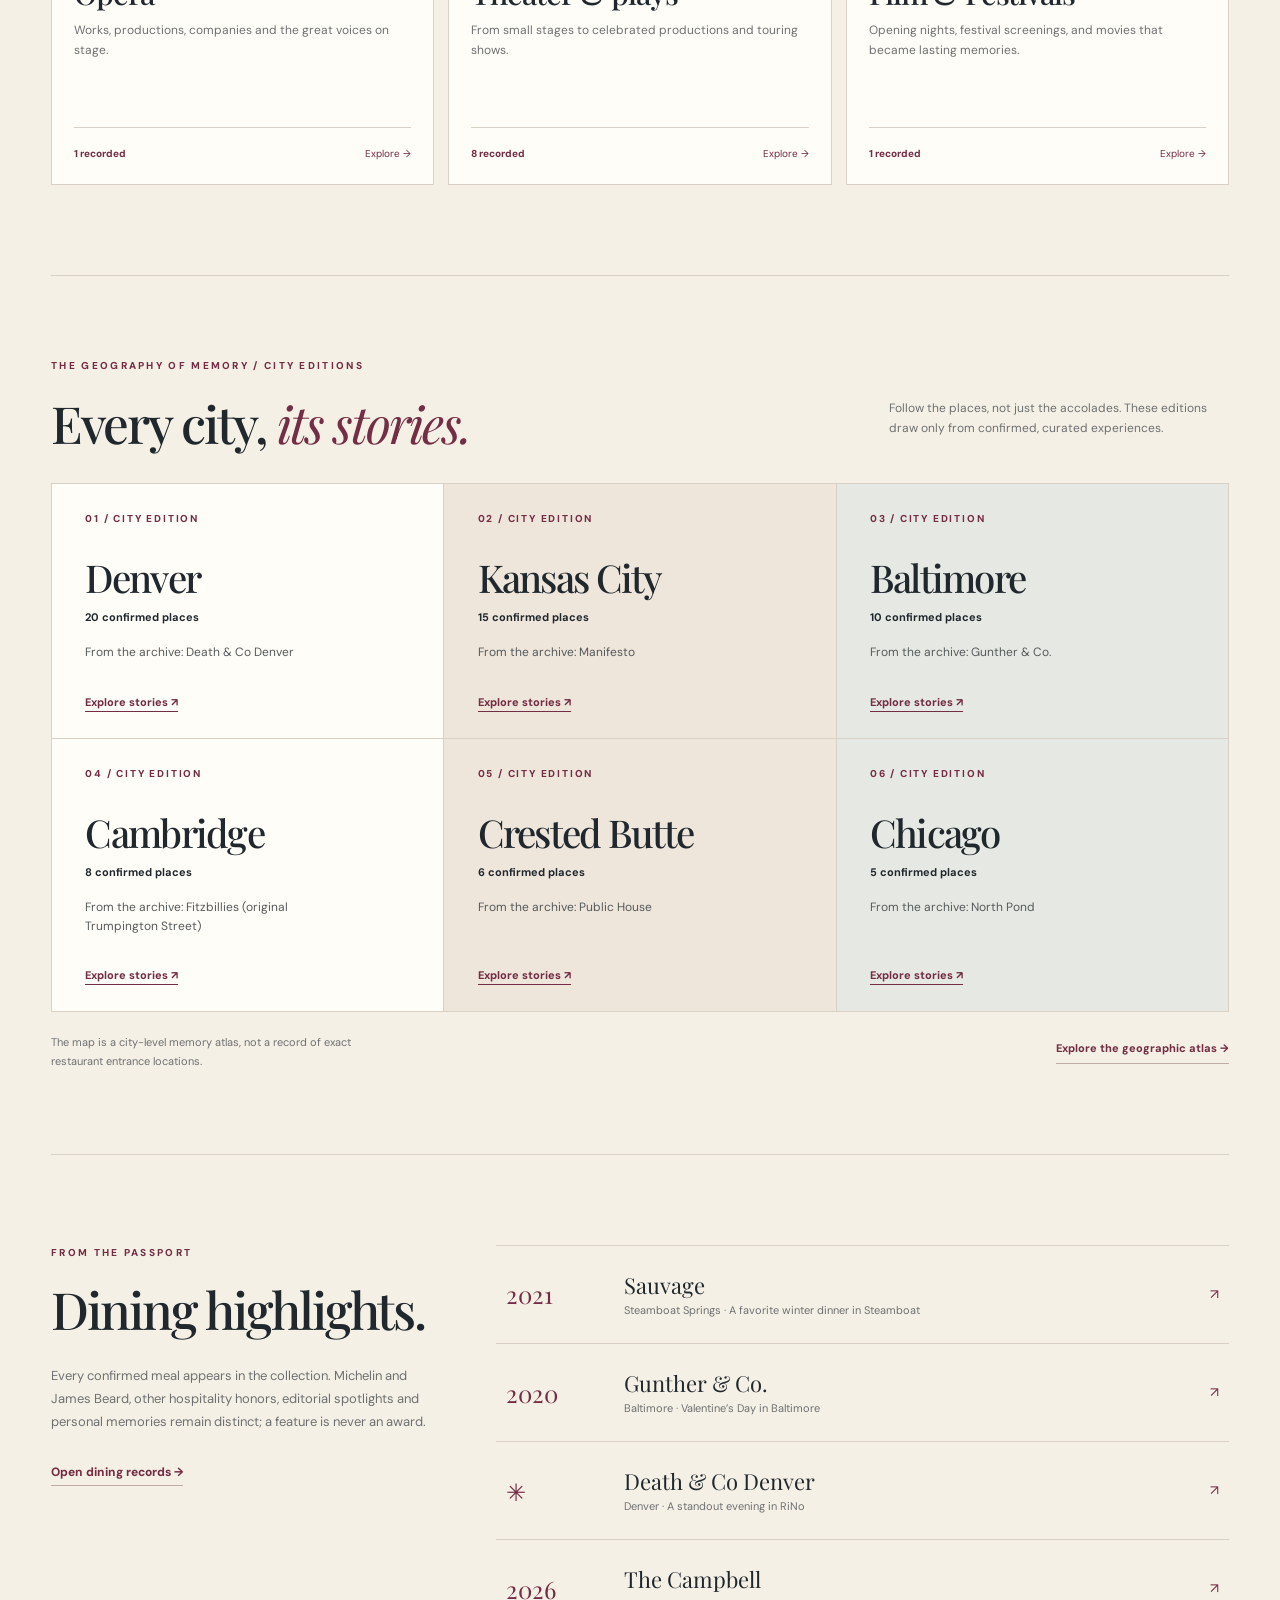
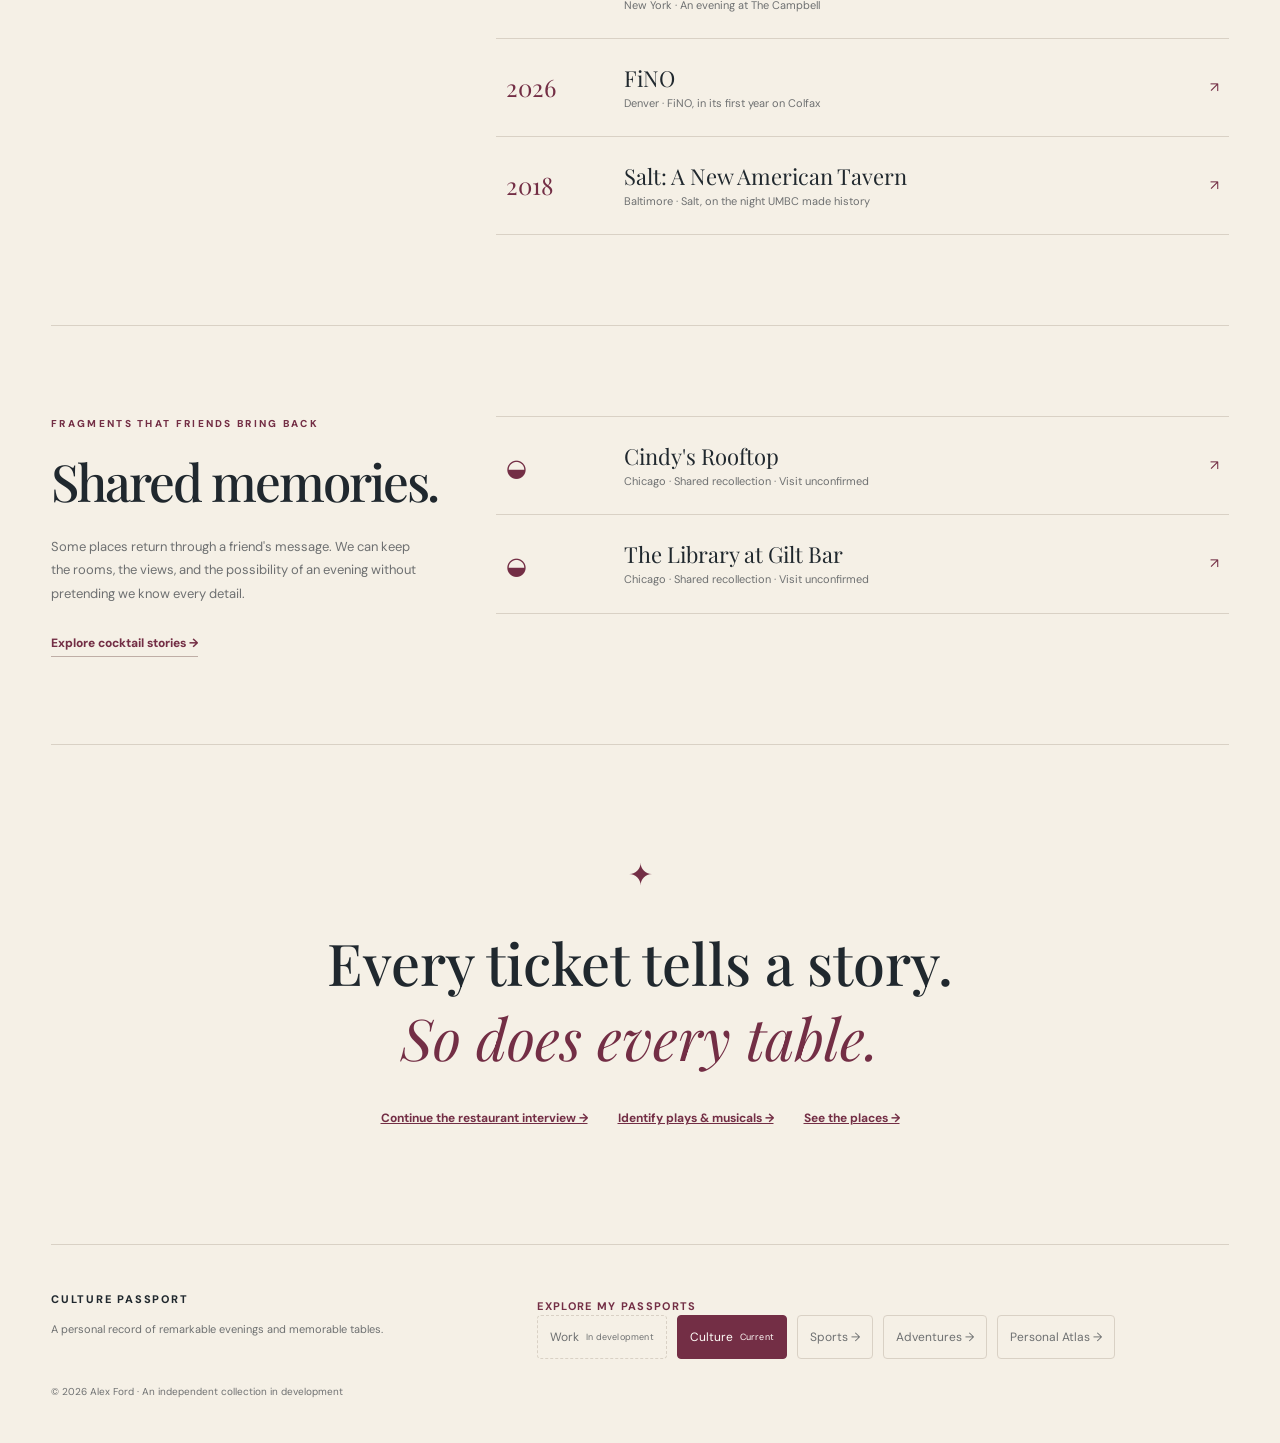
==== commit b0225540: "Replace platform-colored emoji with typographic ornaments" ====
--- a/index.html
+++ b/index.html
@@ -4,10 +4,10 @@
 <meta name="theme-color" content="#f5f0e6"><meta name="description" content="Culture Passport: a personal archive of restaurants, concerts, opera, theater, film festivals and screenings.">
 <meta name="robots" content="noindex, nofollow">
 <title>Home | Culture Passport · Alex Ford</title>
-<link rel="icon" href="./favicon.svg" type="image/svg+xml"><link rel="stylesheet" href="./assets/site.css?v=20261027">
-<script defer src="./assets/app.js?v=20261103"></script>
+<link rel="icon" href="./favicon.svg" type="image/svg+xml"><link rel="stylesheet" href="./assets/site.css?v=20261107a">
+<script defer src="./assets/app.js?v=20261107a"></script>
 </head><body data-page="home"><a class="skip-link" href="#main">Skip to content</a><div class="layout"><header class="masthead">
-  <a class="monogram" href="./index.html" aria-label="Culture Passport home">CP<span>✳</span></a>
+  <a class="monogram" href="./index.html" aria-label="Culture Passport home">CP<span>✦</span></a>
   <a class="wordmark" href="./index.html">CULTURE <em>PASSPORT</em><small>ALEX FORD / AN EXPERIENCE ARCHIVE</small></a>
   <nav class="nav" aria-label="Primary navigation">
     <a data-nav="home" href="./index.html">Home</a>
@@ -19,12 +19,12 @@
 </header><main id="main">
 <section class="hero hero-home">
 <div class="hero-copy">
- <p class="eyebrow"><span class="tiny-star">✳</span> A COLLECTION OF THE CULTURAL LIFE</p>
+ <p class="eyebrow"><span class="tiny-star">✦</span> A COLLECTION OF THE CULTURAL LIFE</p>
  <h1>Worth<br><em>remembering.</em></h1>
  <p class="lead">The remarkable meals, unforgettable rooms, music, and nights that are still worth talking about.</p>
- <div class="hero-links"><a class="button-main" href="./explore.html">Explore the collection <span aria-hidden="true">↗</span></a><a class="text-link" href="./timeline.html">Browse the timeline →</a></div>
+ <div class="hero-links"><a class="button-main" href="./explore.html">Explore the collection <span aria-hidden="true">→</span></a><a class="text-link" href="./timeline.html">Browse the timeline →</a></div>
 </div>
-<div class="hero-art" aria-hidden="true"><div class="hero-orbit"><span>CP</span></div><span class="art-label art-top">THE PEOPLE</span><span class="art-label art-bottom">THE PLACES · THE MOMENTS</span><i class="art-star star-one">✳</i><i class="art-star star-two">✳</i></div>
+<div class="hero-art" aria-hidden="true"><div class="hero-orbit"><span>CP</span></div><span class="art-label art-top">THE PEOPLE</span><span class="art-label art-bottom">THE PLACES · THE MOMENTS</span><i class="art-star star-one">✦</i><i class="art-star star-two">✦</i></div>
 </section>
 <section class="metrics" aria-label="Archive metrics">
 <div><strong id="total-records">—</strong><span>Michelin / James Beard visits</span></div>
@@ -35,12 +35,12 @@
 <section class="home-section" aria-labelledby="chapters-title">
  <div class="section-head"><div><p class="eyebrow">SIX CHAPTERS / ONE COLLECTION</p><h2 id="chapters-title">Choose your experience.</h2></div><p>Restaurants, cocktail bars, pubs, breweries, music and the performing arts all have a place here.</p></div>
  <div class="chapter-grid" id="chapter-grid">
- <a class="chapter chapter-dining" href="./explore.html?type=dining"><span class="chapter-symbol">✳</span><span class="chapter-number">01 / DINING</span><h3>Restaurants</h3><p>All confirmed restaurants, with formal awards, CAMRA, DiRōNA, AAA, Wine Spectator, editorial recognition and personal highlights labeled separately.</p><span class="chapter-bottom"><b id="dining-count">— recorded</b><span>Explore ↗</span></span></a>
- <a class="chapter chapter-bar" href="./explore.html?type=bar"><span class="chapter-symbol">◒</span><span class="chapter-number">02 / BARS &amp; BREWERIES</span><h3>Bars, Pubs &amp; Breweries</h3><p>Speakeasies, historic pubs, craft breweries, exceptional drinks, beer and beverage awards, and personal discoveries.</p><span class="chapter-bottom"><b id="bar-count">— recorded</b><span>Explore ↗</span></span></a>
- <a class="chapter chapter-concert" href="./explore.html?type=concert"><span class="chapter-symbol">♫</span><span class="chapter-number">03 / MUSIC</span><h3>Concerts</h3><p>Artists, venues, tours, setlists and unforgettable performances.</p><span class="chapter-bottom"><b id="concert-count">Building the archive</b><span>Explore ↗</span></span></a>
- <a class="chapter chapter-opera" href="./explore.html?type=opera"><span class="chapter-symbol">◈</span><span class="chapter-number">04 / OPERA</span><h3>Opera</h3><p>Works, productions, companies and the great voices on stage.</p><span class="chapter-bottom"><b id="opera-count">Building the archive</b><span>Explore ↗</span></span></a>
- <a class="chapter chapter-theater" href="./explore.html?type=theater"><span class="chapter-symbol">✦</span><span class="chapter-number">05 / STAGE</span><h3>Theater & plays</h3><p>From small stages to celebrated productions and touring shows.</p><span class="chapter-bottom"><b id="theater-count">Building the archive</b><span>Explore ↗</span></span></a>
- <a class="chapter chapter-film" href="./explore.html?type=film"><span class="chapter-symbol">▣</span><span class="chapter-number">06 / CINEMA</span><h3>Film & Festivals</h3><p>Opening nights, festival screenings, and movies that became lasting memories.</p><span class="chapter-bottom"><b id="film-count">Building the archive</b><span>Explore ↗</span></span></a>
+ <a class="chapter chapter-dining" href="./explore.html?type=dining"><span class="chapter-symbol">✦</span><span class="chapter-number">01 / DINING</span><h3>Restaurants</h3><p>All confirmed restaurants, with formal awards, CAMRA, DiRōNA, AAA, Wine Spectator, editorial recognition and personal highlights labeled separately.</p><span class="chapter-bottom"><b id="dining-count">— recorded</b><span>Explore →</span></span></a>
+ <a class="chapter chapter-bar" href="./explore.html?type=bar"><span class="chapter-symbol">◒</span><span class="chapter-number">02 / BARS &amp; BREWERIES</span><h3>Bars, Pubs &amp; Breweries</h3><p>Speakeasies, historic pubs, craft breweries, exceptional drinks, beer and beverage awards, and personal discoveries.</p><span class="chapter-bottom"><b id="bar-count">— recorded</b><span>Explore →</span></span></a>
+ <a class="chapter chapter-concert" href="./explore.html?type=concert"><span class="chapter-symbol">♫</span><span class="chapter-number">03 / MUSIC</span><h3>Concerts</h3><p>Artists, venues, tours, setlists and unforgettable performances.</p><span class="chapter-bottom"><b id="concert-count">Building the archive</b><span>Explore →</span></span></a>
+ <a class="chapter chapter-opera" href="./explore.html?type=opera"><span class="chapter-symbol">◈</span><span class="chapter-number">04 / OPERA</span><h3>Opera</h3><p>Works, productions, companies and the great voices on stage.</p><span class="chapter-bottom"><b id="opera-count">Building the archive</b><span>Explore →</span></span></a>
+ <a class="chapter chapter-theater" href="./explore.html?type=theater"><span class="chapter-symbol">✦</span><span class="chapter-number">05 / STAGE</span><h3>Theater & plays</h3><p>From small stages to celebrated productions and touring shows.</p><span class="chapter-bottom"><b id="theater-count">Building the archive</b><span>Explore →</span></span></a>
+ <a class="chapter chapter-film" href="./explore.html?type=film"><span class="chapter-symbol">▣</span><span class="chapter-number">06 / CINEMA</span><h3>Film & Festivals</h3><p>Opening nights, festival screenings, and movies that became lasting memories.</p><span class="chapter-bottom"><b id="film-count">Building the archive</b><span>Explore →</span></span></a>
  </div>
 </section>
 <section class="home-section home-cities" aria-labelledby="city-editions-title">
@@ -59,10 +59,10 @@
 <a class="text-link" href="./explore.html?type=bar">Explore cocktail stories →</a></div>
 <div class="featured-list" id="shared-memory-records" aria-live="polite"></div>
 </section>
-<section class="closing"><span>✳</span><blockquote>Every ticket tells a story.<br><em>So does every table.</em></blockquote><div><a href="./interview.html">Continue the restaurant interview →</a><a href="./performance-interview.html">Identify plays & musicals →</a><a href="./map.html">See the places →</a></div></section>
+<section class="closing"><span>✦</span><blockquote>Every ticket tells a story.<br><em>So does every table.</em></blockquote><div><a href="./interview.html">Continue the restaurant interview →</a><a href="./performance-interview.html">Identify plays & musicals →</a><a href="./map.html">See the places →</a></div></section>
 </main><footer class="footer">
   <div><strong>CULTURE PASSPORT</strong><p>A personal record of remarkable evenings and memorable tables.</p></div>
-  <div class="passport-navigation"><p class="passport-label">Explore my Passports</p><nav class="passport-links" aria-label="Passports"><span data-passport="work" class="passport-pending">Work<small>In development</small></span><span data-passport="culture" aria-current="true">Culture<small>Current</small></span><a data-passport="sports" href="https://sports.alexlford.com">Sports ↗</a><a data-passport="adventures" href="https://adventures.alexlford.com">Adventures ↗</a><a data-passport="atlas" href="https://alexlford.github.io/life-map/atlas.html">Personal Atlas ↗</a></nav></div>
+  <div class="passport-navigation"><p class="passport-label">Explore my Passports</p><nav class="passport-links" aria-label="Passports"><span data-passport="work" class="passport-pending">Work<small>In development</small></span><span data-passport="culture" aria-current="true">Culture<small>Current</small></span><a data-passport="sports" href="https://sports.alexlford.com">Sports →</a><a data-passport="adventures" href="https://adventures.alexlford.com">Adventures →</a><a data-passport="atlas" href="https://alexlford.github.io/life-map/atlas.html">Personal Atlas →</a></nav></div>
   <small>© 2026 Alex Ford · An independent collection in development</small>
 </footer></div></body></html>
 
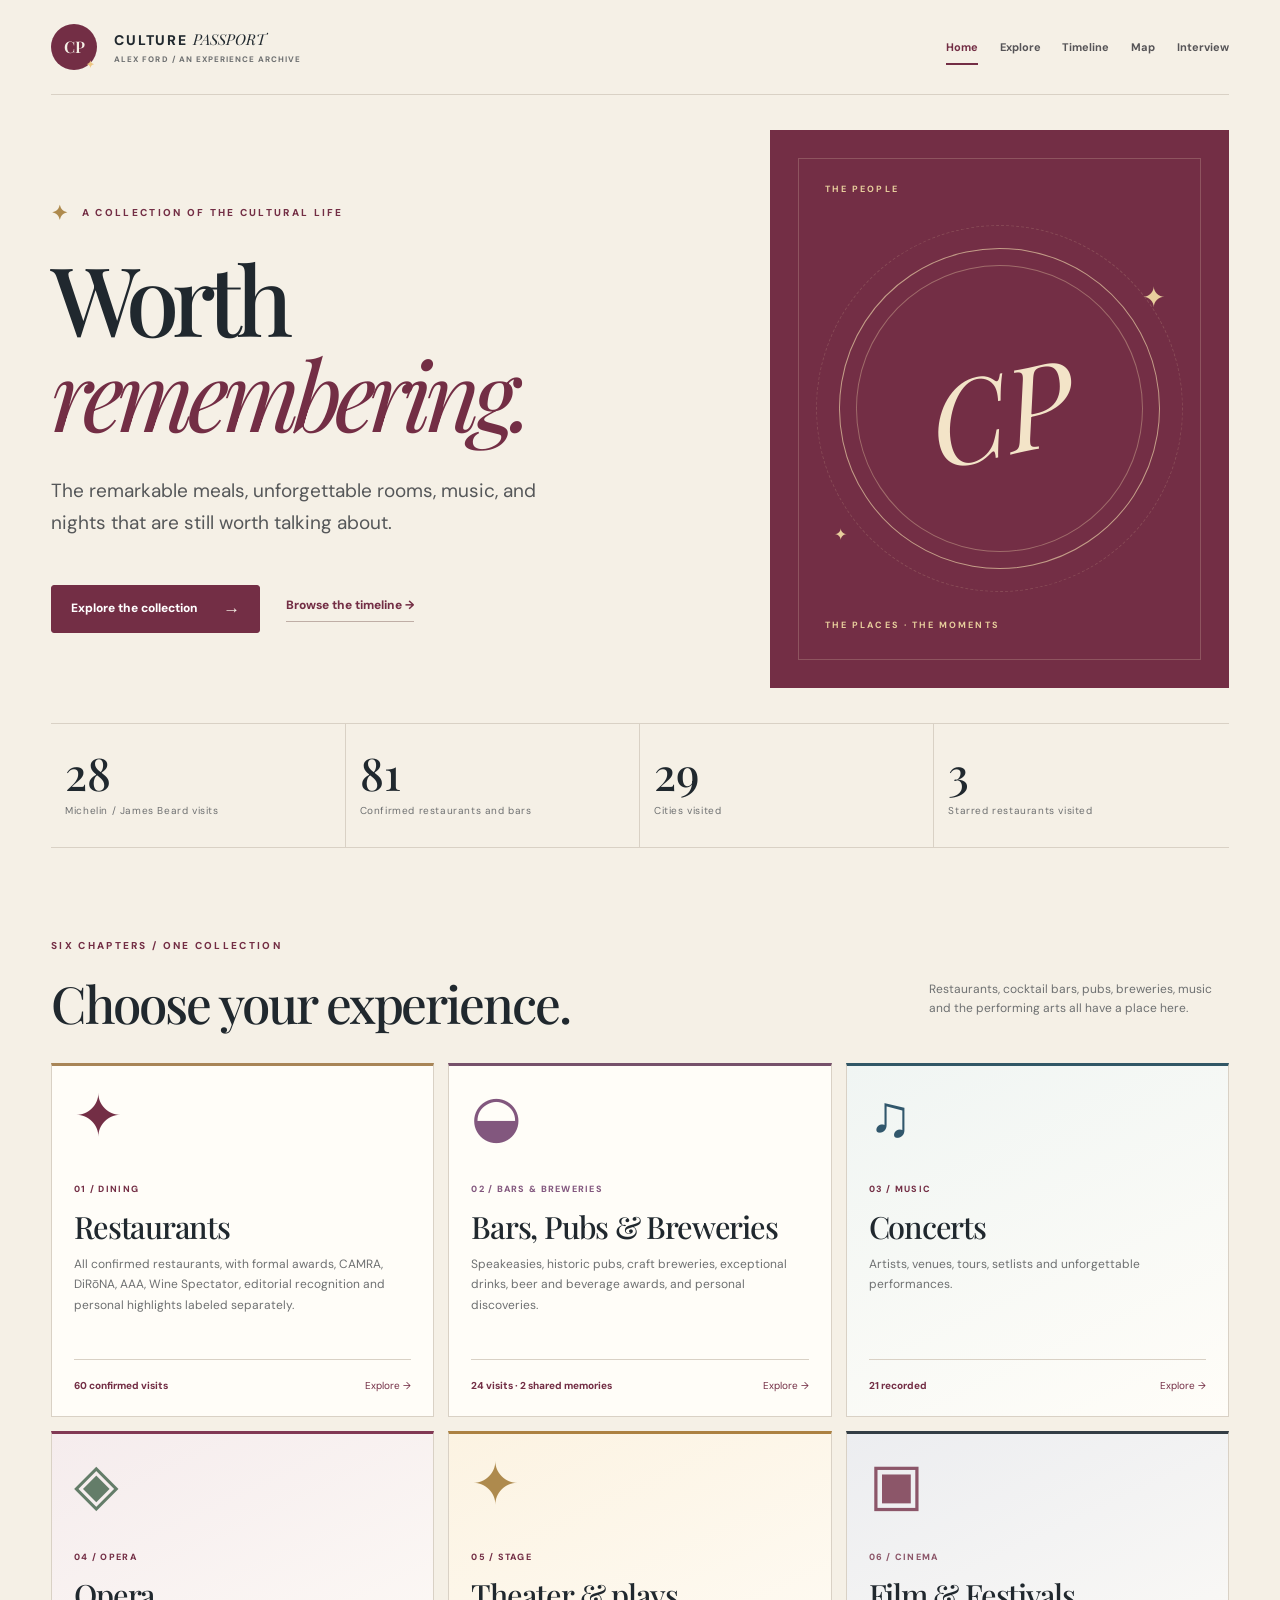
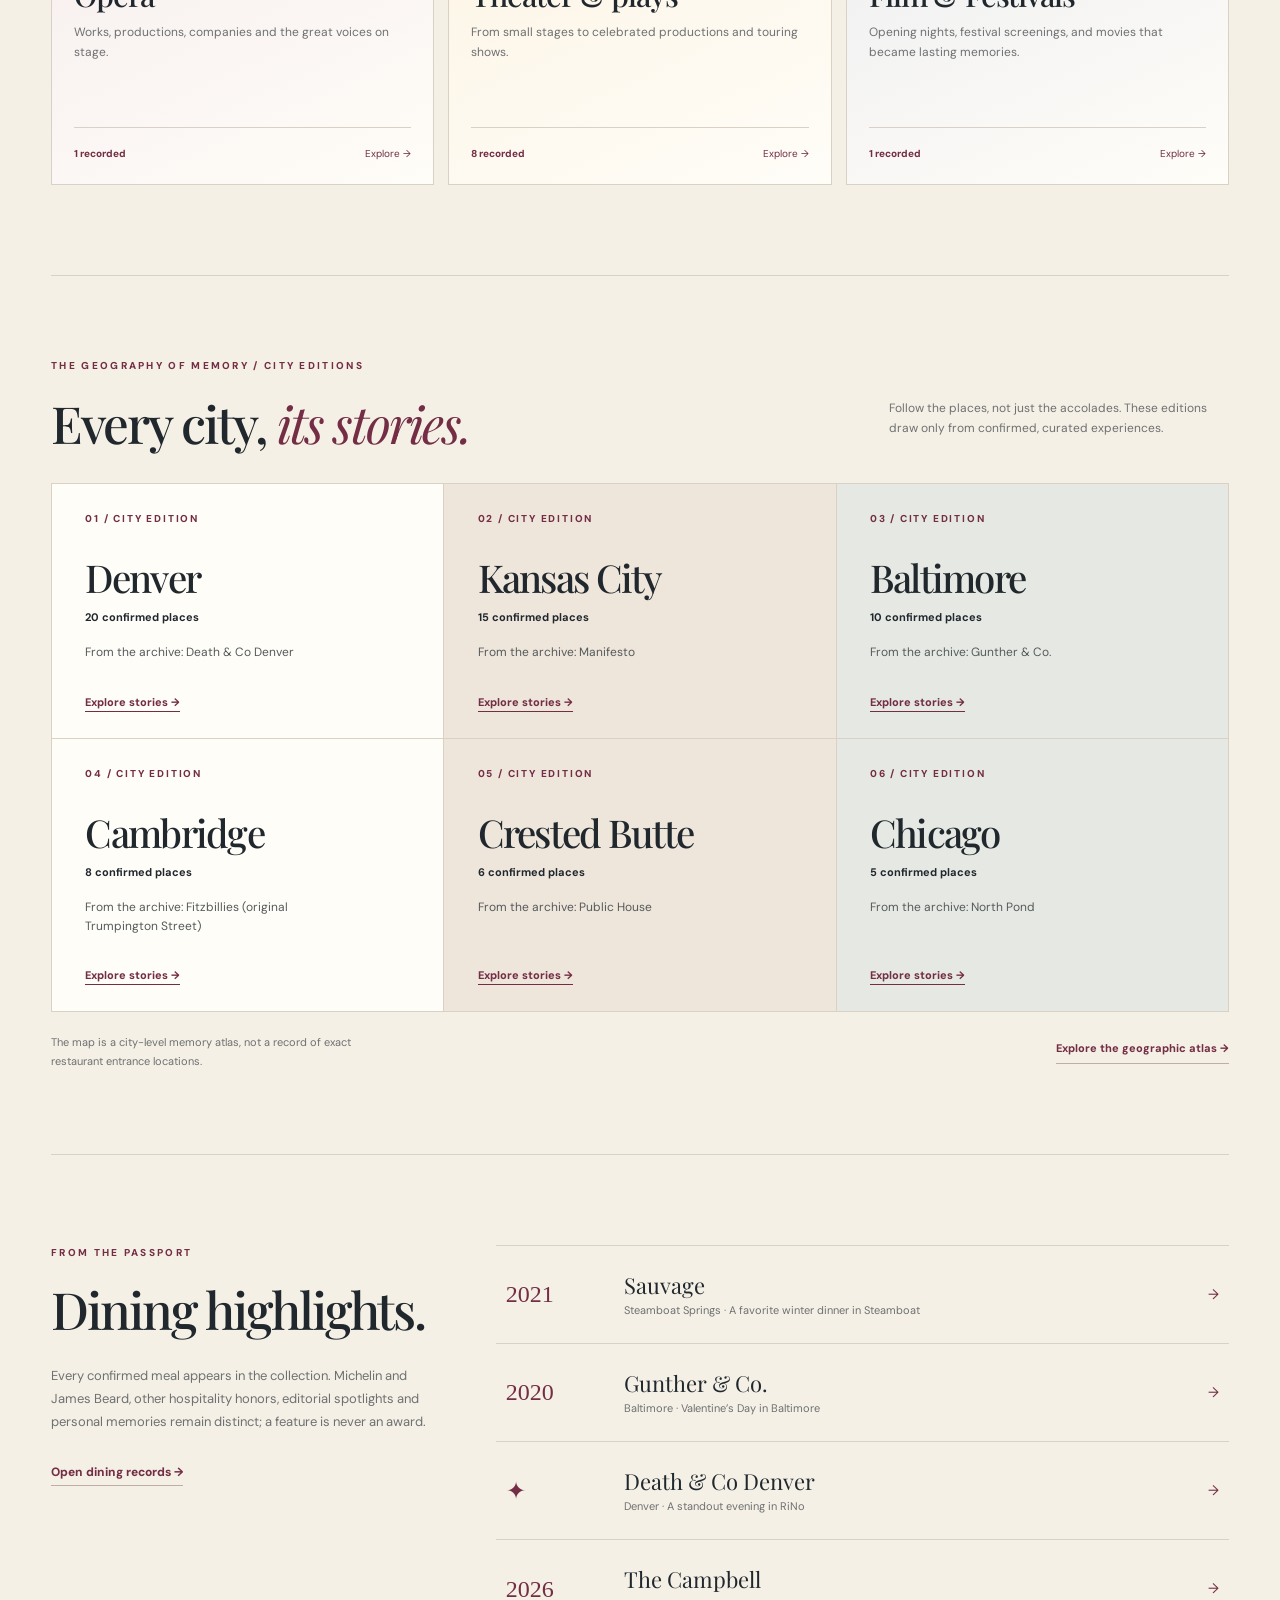
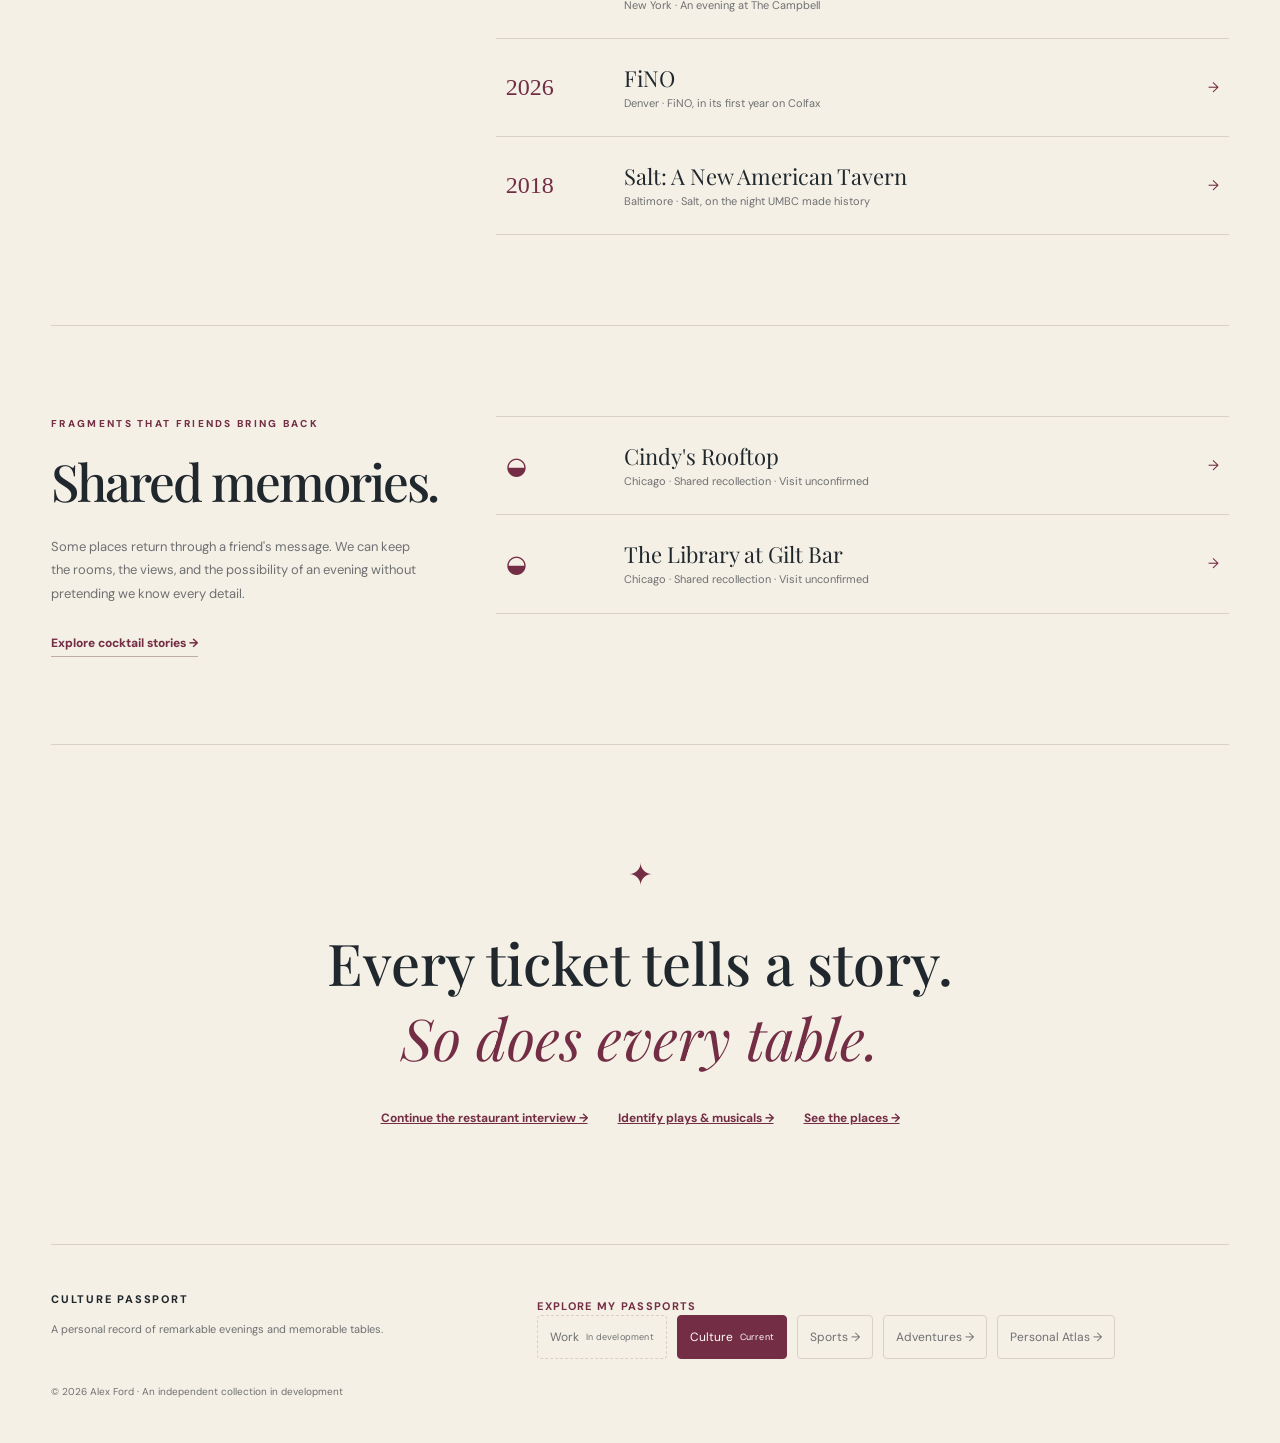
==== commit 047ee262: "Refresh chapter-specific design assets across Culture Passport pages" ====
--- a/index.html
+++ b/index.html
@@ -4,8 +4,8 @@
 <meta name="theme-color" content="#f5f0e6"><meta name="description" content="Culture Passport: a personal archive of restaurants, concerts, opera, theater, film festivals and screenings.">
 <meta name="robots" content="noindex, nofollow">
 <title>Home | Culture Passport · Alex Ford</title>
-<link rel="icon" href="./favicon.svg" type="image/svg+xml"><link rel="stylesheet" href="./assets/site.css?v=20261107a">
-<script defer src="./assets/app.js?v=20261107a"></script>
+<link rel="icon" href="./favicon.svg" type="image/svg+xml"><link rel="stylesheet" href="./assets/site.css?v=20261107b">
+<script defer src="./assets/app.js?v=20261107b"></script>
 </head><body data-page="home"><a class="skip-link" href="#main">Skip to content</a><div class="layout"><header class="masthead">
   <a class="monogram" href="./index.html" aria-label="Culture Passport home">CP<span>✦</span></a>
   <a class="wordmark" href="./index.html">CULTURE <em>PASSPORT</em><small>ALEX FORD / AN EXPERIENCE ARCHIVE</small></a>
--- a/assets/site.css
+++ b/assets/site.css
@@ -227,3 +227,170 @@
 .interview-photo-link{font-size:13px;font-weight:700;color:var(--wine);text-decoration:underline;text-underline-offset:3px}
 .interview-photo-caption,.interview-photo-caveat{font-size:11px;color:var(--muted);line-height:1.55;margin:5px 0 0}
 .interview-photo-caveat{font-style:italic}
+
+/* Editorial ornaments are text glyphs, never platform emoji. Keep the palette consistent on iOS. */
+.monogram span,.tiny-star,.art-star,.chapter-symbol,.closing>span,.interview-banner>span,.feature-year{font-family:Georgia,'Times New Roman',serif;font-variant-emoji:text}
+.button-main>span{font-family:Georgia,'Times New Roman',serif;font-variant-emoji:text;color:var(--paper);font-size:17px;line-height:1}
+
+/* City-level Culture Map: editorial burgundy markers, accessible directory. */
+.culture-marker{width:30px;height:30px;border:2px solid var(--paper);background:var(--wine);color:var(--paper);border-radius:50%;font-size:11px;font-weight:800;font-variant-numeric:tabular-nums;box-shadow:0 2px 9px rgba(55,36,42,.28)}
+.leaflet-marker-icon:focus-visible,.city-summary:focus-visible{outline:3px solid var(--gold);outline-offset:3px}
+.map-unlocated{margin-top:18px;padding-top:8px;border-top:2px solid var(--wine)}
+.map-unlocated .city-summary strong{color:var(--wine)}
+
+
+/* CULTURE PASSPORT / SIX EDITORIAL CHAPTERS
+   Restrained type and architectural motifs, not platform emoji.
+   Experience styles must never imply awards, dates or setlists that are absent from data. */
+.record-card{position:relative;overflow:hidden;isolation:isolate;transition:border-color .18s ease,transform .18s ease,box-shadow .18s ease}
+.record-card:hover{transform:translateY(-3px);box-shadow:0 9px 24px rgba(32,40,46,.09)}
+.record-chapter{display:flex;justify-content:space-between;align-items:center;gap:14px;font-size:10px;letter-spacing:.17em;text-transform:uppercase;font-weight:800;margin-bottom:24px}
+.record-mark{font:400 29px/1 Georgia,serif;font-variant-emoji:text;letter-spacing:0}
+.record-card .eyebrow{margin:0 0 17px;font-size:9px;letter-spacing:.12em}
+.record-card h3{position:relative}
+.record-card--dining{background:#fcf9f1;border-top:4px double #a98355}
+.record-card--dining .record-chapter,.record-card--dining .record-mark{color:#81543c}
+.record-card--bar{background:#412a40;color:#fff5eb;border-color:#412a40}
+.record-card--bar .record-chapter,.record-card--bar .record-mark{color:#e6bb93}
+.record-card--bar .eyebrow,.record-card--bar p{color:#e9d2d6}
+.record-card--bar .record-footer{border-color:#856377;color:#fff2df}
+.record-card--concert{background:#203945;color:#f5f4ed;border-color:#203945;
+  background-image:linear-gradient(145deg,transparent 50%,rgba(149,189,191,.11) 50.5%,transparent 51%),repeating-linear-gradient(90deg,transparent 0 28px,rgba(192,223,217,.035) 28px 29px)}
+.record-card--concert .record-chapter,.record-card--concert .record-mark{color:#b7d6d3}
+.record-card--concert .eyebrow,.record-card--concert p{color:#cbdfd8}
+.record-card--concert .record-footer{border-color:#69868c;color:#f5f4ed}
+.record-card--concert h3{font-family:var(--sans);font-weight:800;text-transform:uppercase;letter-spacing:-.055em;line-height:1.05}
+.record-card--opera{background:#642c45;color:#fbefe5;border-color:#642c45;outline:1px solid #a97e6d;outline-offset:-9px}
+.record-card--opera .record-chapter,.record-card--opera .record-mark{color:#f0c78e}
+.record-card--opera .eyebrow,.record-card--opera p{color:#edd3d3}
+.record-card--opera .record-footer{border-color:#b47d8b;color:#fff1dc}
+.record-card--opera h3{font-weight:500;letter-spacing:-.045em}
+.record-card--theater{background:#f9efd9;border-top:6px solid #ab8547}
+.record-card--theater .record-chapter,.record-card--theater .record-mark{color:#80602c}
+.record-card--theater h3{font-size:clamp(26px,2.4vw,34px)}
+.record-card--film{background:#242c32;color:#fff9ee;border-color:#242c32;
+  background-image:linear-gradient(90deg,rgba(246,227,183,.10) 0 1px,transparent 1px),linear-gradient(180deg,rgba(255,255,255,.04),transparent);background-size:33px 100%,auto}
+.record-card--film .record-chapter,.record-card--film .record-mark{color:#e1b3ab}
+.record-card--film .eyebrow,.record-card--film p{color:#e0d8d2}
+.record-card--film .record-footer{border-color:#667078;color:#fff6e9}
+.record-card--film h3{font-family:var(--sans);font-size:clamp(24px,2.2vw,31px);line-height:1.15;font-weight:700}
+.record-card--bar:hover,.record-card--concert:hover,.record-card--opera:hover,.record-card--film:hover{border-color:#bd9982}
+
+.detail{max-width:1040px;padding-top:16px}
+.experience-cover{position:relative;isolation:isolate;overflow:hidden;background:#fcf9f2;border:1px solid var(--line);
+  padding:clamp(29px,5.3vw,66px);min-height:340px;display:flex;flex-direction:column;justify-content:center;margin:8px 0 23px}
+.experience-cover>*{position:relative;z-index:1}
+.cover-topline{display:flex;justify-content:space-between;align-items:center;gap:15px;
+  border-bottom:1px solid currentColor;padding:0 0 14px;margin-bottom:45px;
+  font-size:10px;letter-spacing:.2em;font-weight:800;text-transform:uppercase}
+.cover-symbol{font:400 29px/1 Georgia,serif;font-variant-emoji:text;letter-spacing:0}
+.cover-genre{font-size:10px;text-transform:uppercase;letter-spacing:.24em;font-weight:800;margin:0 0 14px}
+.detail .experience-cover h1{margin:0 0 24px;max-width:900px;font:500 clamp(42px,6.5vw,83px)/1.1 var(--serif);
+  letter-spacing:-.055em;overflow-wrap:anywhere}
+.cover-deck{font:400 clamp(16px,2vw,23px)/1.5 var(--serif);max-width:700px;margin:0 0 30px}
+.cover-baseline{display:flex;justify-content:space-between;flex-wrap:wrap;gap:8px 22px;margin-top:auto;
+  padding-top:17px;border-top:1px solid currentColor;text-transform:uppercase;font-size:10px;
+  letter-spacing:.08em;font-weight:750}
+.detail .memory-period{display:none}
+.detail .experience-orientation{margin-top:18px}
+.detail .memory-heading{max-width:820px}
+.detail--dining .experience-cover{color:#603444;background:linear-gradient(155deg,#fffdf6,#efe5d5);border-top:6px double #b08a57}
+.detail--dining .experience-cover:before{content:"TABLE";position:absolute;right:-7%;bottom:18%;font:500 clamp(120px,19vw,265px)/1 var(--serif);
+  color:rgba(146,112,73,.07);transform:rotate(-12deg);pointer-events:none}
+.detail--dining .cover-topline,.detail--dining .cover-baseline{border-color:#bcaa91}
+.detail--bar .experience-cover{color:#fff6e9;background:radial-gradient(circle at 90% 10%,#795271 0,transparent 39%),#372239;
+  border:1px solid #735671}
+.detail--bar .experience-cover:before{content:"";position:absolute;inset:16px;border:1px solid rgba(230,180,160,.45);pointer-events:none}
+.detail--bar .cover-topline,.detail--bar .cover-baseline{border-color:#916e87}
+.detail--bar .cover-symbol{color:#e7c1a5}
+.detail--concert .experience-cover{background:linear-gradient(125deg,#142932,#2a5260);color:#f7f5e9;border-color:#284c57;
+  background-image:repeating-linear-gradient(90deg,transparent 0 43px,rgba(255,255,255,.024) 43px 44px),linear-gradient(125deg,#142932,#2a5260)}
+.detail--concert .experience-cover:before{content:"LIVE";position:absolute;right:-3%;bottom:12%;font:900 clamp(130px,22vw,300px)/.85 var(--sans);
+  color:rgba(177,208,206,.10);letter-spacing:-.07em;pointer-events:none}
+.detail--concert .experience-cover h1{font-family:var(--sans);font-weight:800;text-transform:uppercase;line-height:1.03;letter-spacing:-.055em}
+.detail--concert .cover-topline,.detail--concert .cover-baseline{border-color:#63858a}
+.detail--opera .experience-cover{background:linear-gradient(145deg,#612940,#3a2037);color:#fff0dd;border:2px solid #b49665}
+.detail--opera .experience-cover:before{content:"";position:absolute;inset:17px;border:1px solid rgba(244,205,156,.5);pointer-events:none}
+.detail--opera .cover-topline,.detail--opera .cover-baseline{border-color:#aa866f}
+.detail--opera .cover-symbol{color:#eed6a5}
+.detail--opera .experience-cover h1{font-weight:400;line-height:1.2}
+.detail--theater .experience-cover{background:linear-gradient(125deg,#f9eecd,#fffaf0);color:#493b33;border:1px solid #b69a6c;border-top:10px solid #957240}
+.detail--theater .experience-cover:before{content:"PLAYBILL";position:absolute;top:45%;right:-20%;font:800 clamp(80px,14vw,165px)/1 var(--sans);
+  color:rgba(138,99,49,.07);transform:rotate(-90deg);pointer-events:none}
+.detail--theater .cover-topline,.detail--theater .cover-baseline{border-color:#bdac8e}
+.detail--film .experience-cover{background:#20262d;color:#fff8ec;border:1px solid #434a4e;
+  background-image:linear-gradient(180deg,rgba(0,0,0,.32),rgba(56,50,51,.08)),repeating-linear-gradient(90deg,transparent 0 59px,rgba(255,255,255,.015) 59px 60px)}
+.detail--film .experience-cover:before,.detail--film .experience-cover:after{content:"";position:absolute;left:16px;right:16px;height:12px;
+  background:repeating-linear-gradient(90deg,rgba(255,238,208,.27) 0 16px,transparent 16px 45px);opacity:.7}
+.detail--film .experience-cover:before{top:10px}.detail--film .experience-cover:after{bottom:10px}
+.detail--film .experience-cover h1{font-family:var(--sans);font-weight:700;letter-spacing:-.06em}
+.detail--film .cover-topline,.detail--film .cover-baseline{border-color:#697279}
+.detail--film .cover-symbol{color:#e2bd9f}
+
+.experience-program{position:relative;margin:44px 0 54px;padding:clamp(25px,4.5vw,49px);
+  border:1px solid var(--line);background:var(--cream);overflow:hidden}
+.experience-program>.eyebrow{margin-bottom:14px}
+.detail .experience-program h2{font:500 clamp(31px,4.1vw,48px)/1.15 var(--serif);
+  margin:0 0 23px;letter-spacing:-.045em}
+.experience-program .program-intro{font:400 clamp(15px,1.7vw,19px)/1.7 var(--serif);max-width:68ch;margin:0 0 26px}
+.program-facts{display:grid;grid-template-columns:repeat(2,minmax(0,1fr));margin:19px 0 13px;gap:0 35px}
+.program-fact{padding:17px 0;border-top:1px solid var(--line);min-width:0}
+.program-fact dt{font-size:10px;font-weight:800;text-transform:uppercase;letter-spacing:.13em;margin-bottom:6px}
+.program-fact dd{margin:0;font-size:14px;line-height:1.6;overflow-wrap:anywhere}
+.experience-program>a,.opera-act a{color:inherit;text-underline-offset:4px;font-size:12px;font-weight:800;display:inline-block;margin:12px 0 0}
+.experience-program--dining{background:#fff9ef;border-top:4px double #a88557}
+.experience-program--dining .eyebrow{color:#926e44}
+.experience-program--bar{background:#39273a;color:#fff3e6;border-color:#6f5769}
+.experience-program--bar .eyebrow,.experience-program--bar .program-fact dt{color:#e1bbad}
+.experience-program--bar .program-fact{border-color:#7a6070}
+.experience-program--concert{background:#e8efef;border-top:5px solid #315766}
+.experience-program--concert .eyebrow{color:#315766}
+.concert-lineup{display:grid;grid-template-columns:repeat(3,minmax(0,1fr));gap:15px;margin:25px 0}
+.concert-day{background:#fbfcf8;padding:20px 22px;border-top:3px solid #386879;min-width:0}
+.detail .concert-day h3{font:800 13px/1.4 var(--sans);letter-spacing:.04em;text-transform:uppercase;margin:0 0 13px;color:#315766}
+.concert-performers{list-style:none;padding:0;margin:0;display:grid;gap:9px}
+.concert-performers li{font:600 14px/1.45 var(--sans);padding-bottom:8px;border-bottom:1px solid #d9e5e5}
+.experience-program--opera{background:#f8f0e6;border:1px solid #b99f80;border-top:5px solid #692c44}
+.experience-program--opera .eyebrow{color:#692c44}
+.opera-acts{list-style:none;padding:0;margin:6px 0;display:grid;gap:0}
+.opera-act{display:grid;grid-template-columns:55px minmax(0,1fr);gap:17px;padding:23px 0;border-top:1px solid #ccbba6}
+.opera-act-number{font:400 28px/1 var(--serif);color:#8b5166}
+.detail .opera-act h3{font:500 clamp(22px,3vw,34px)/1.2 var(--serif);margin:0 0 8px}
+.opera-date{font-size:13px;font-weight:750;color:#673b4d;margin:0}
+.opera-credit{margin:6px 0 0;font-size:12px;color:#625658}
+.experience-program--theater{background:#fff7e4;border:1px solid #bc9b67;border-top:8px solid #a07a43}
+.experience-program--theater:before{content:"";position:absolute;inset:13px;border:1px dashed rgba(144,107,54,.35);pointer-events:none}
+.experience-program--theater>*{position:relative}
+.experience-program--theater .eyebrow,.experience-program--theater dt{color:#8b6438}
+.experience-program--film{background:#252c32;color:#fff5e8;border:1px solid #404c53;padding-left:clamp(34px,5.4vw,65px)}
+.experience-program--film:before{content:"";position:absolute;left:10px;top:0;bottom:0;width:10px;
+  background:repeating-linear-gradient(180deg,#c7ae91 0 15px,transparent 15px 42px);opacity:.7}
+.experience-program--film .eyebrow,.experience-program--film dt{color:#edbdad}
+.experience-program--film .program-fact{border-color:#566068}
+.experience-program--film a{color:#f3c5b4}
+.timeline-entry{border-left:4px solid transparent}
+.timeline-entry--dining{border-left-color:#a88557}
+.timeline-entry--bar{border-left-color:#76516b;background:#f7f1f5}
+.timeline-entry--concert{border-left-color:#315766;background:#eef2f2}
+.timeline-entry--opera{border-left-color:#813854;background:#f9eef3}
+.timeline-entry--theater{border-left-color:#ac8141;background:#fbf5e8}
+.timeline-entry--film{border-left-color:#333d45;background:#f0f0ef}
+.feature-row--concert,.feature-row--opera,.feature-row--film{padding-left:12px;border-left:3px solid var(--blue)}
+.feature-row--opera{border-left-color:var(--wine)}.feature-row--film{border-left-color:var(--dark)}
+.chapter-concert{background:linear-gradient(155deg,#f0f5f3,var(--cream));border-top:3px solid #315766}
+.chapter-opera{background:linear-gradient(155deg,#f5eced,var(--cream));border-top:3px solid #813854}
+.chapter-theater{background:linear-gradient(155deg,#fcf3e2,var(--cream));border-top:3px solid #ac8141}
+.chapter-film{background:linear-gradient(155deg,#ecedf0,var(--cream));border-top:3px solid #333d45}
+.chapter-dining{border-top:3px solid #a88557}.chapter-bar{border-top:3px solid #76516b}
+@media(max-width:720px){
+  .experience-cover{min-height:300px;padding:27px 24px}
+  .cover-topline{margin-bottom:32px}
+  .detail .experience-cover h1{font-size:clamp(38px,10vw,61px);overflow-wrap:anywhere}
+  .detail--concert .experience-cover h1,.detail--film .experience-cover h1{font-size:clamp(34px,9vw,55px)}
+  .cover-baseline{font-size:9px}
+  .experience-program{padding:24px 20px}
+  .program-facts,.concert-lineup{grid-template-columns:1fr}
+  .opera-act{grid-template-columns:38px minmax(0,1fr);gap:12px}
+  .opera-act-number{font-size:23px}
+}
+@media(prefers-reduced-motion:reduce){.record-card{transition:none}.record-card:hover{transform:none}}
